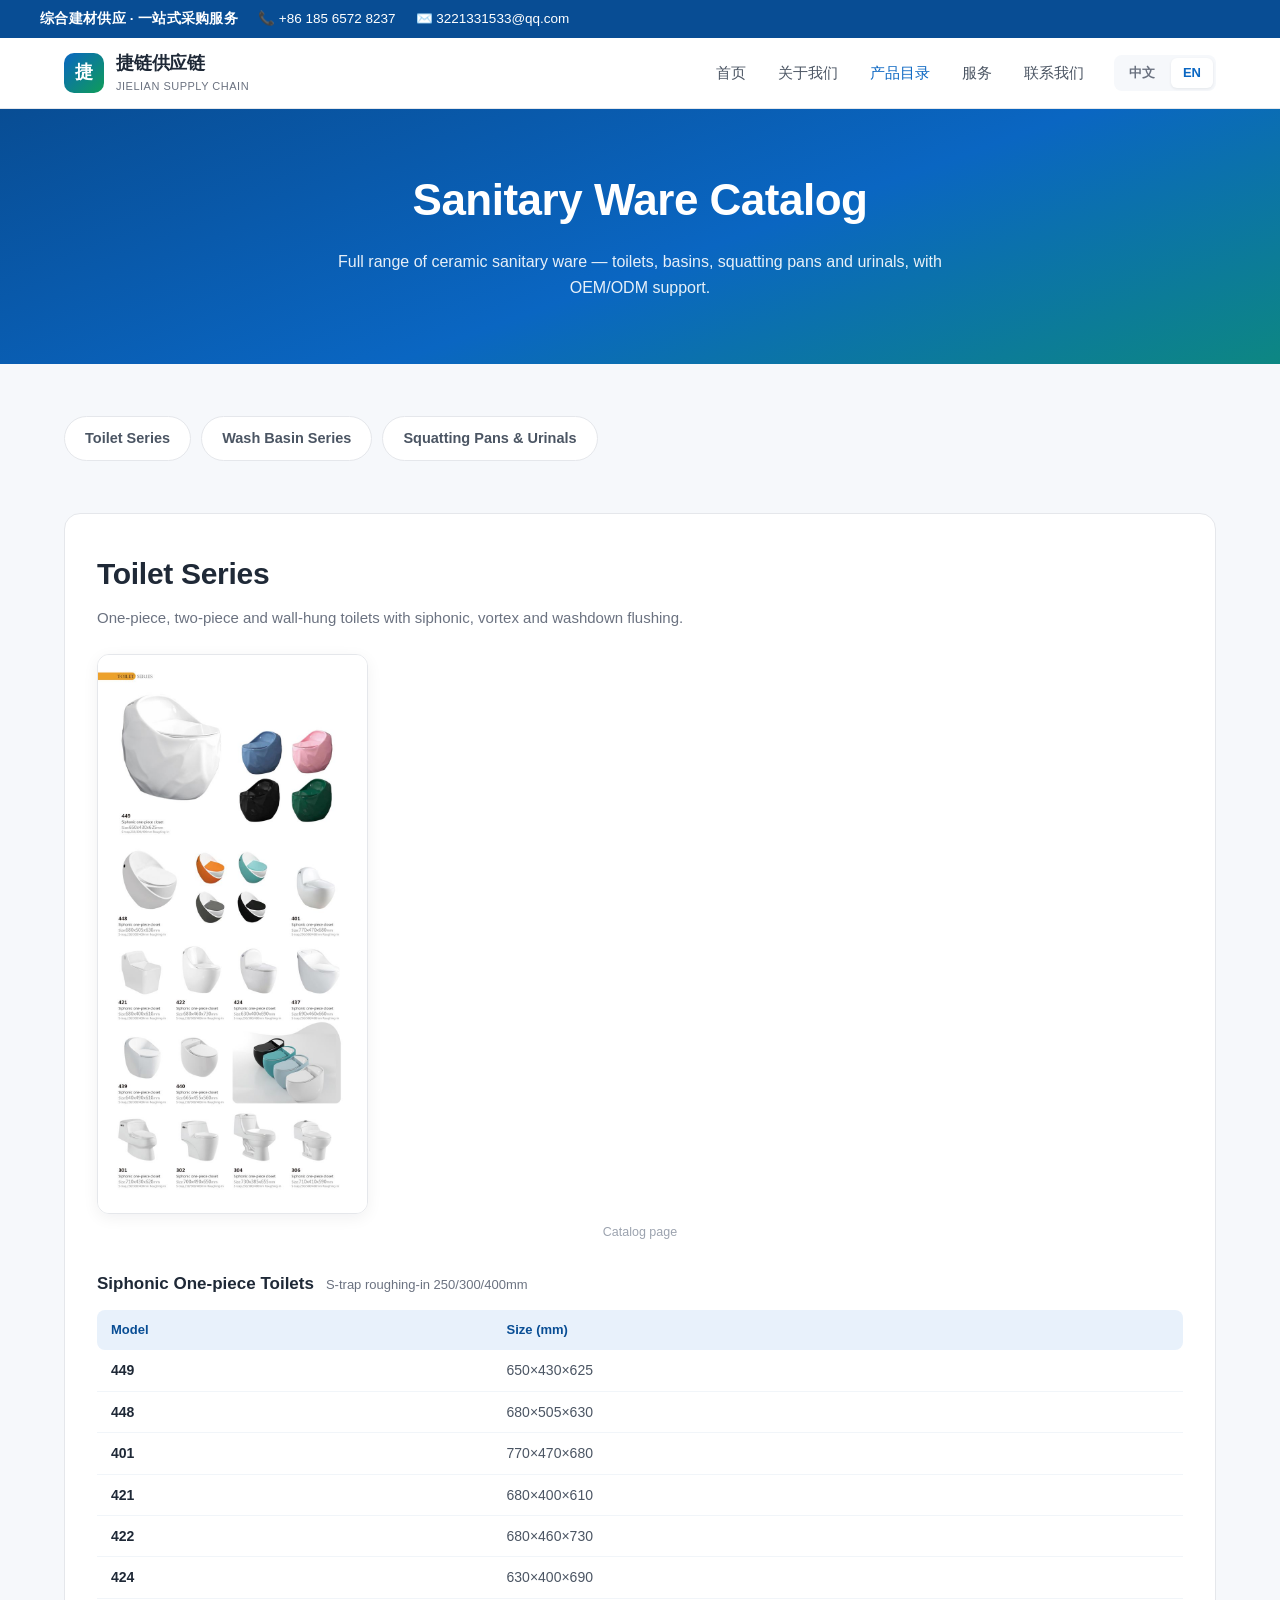
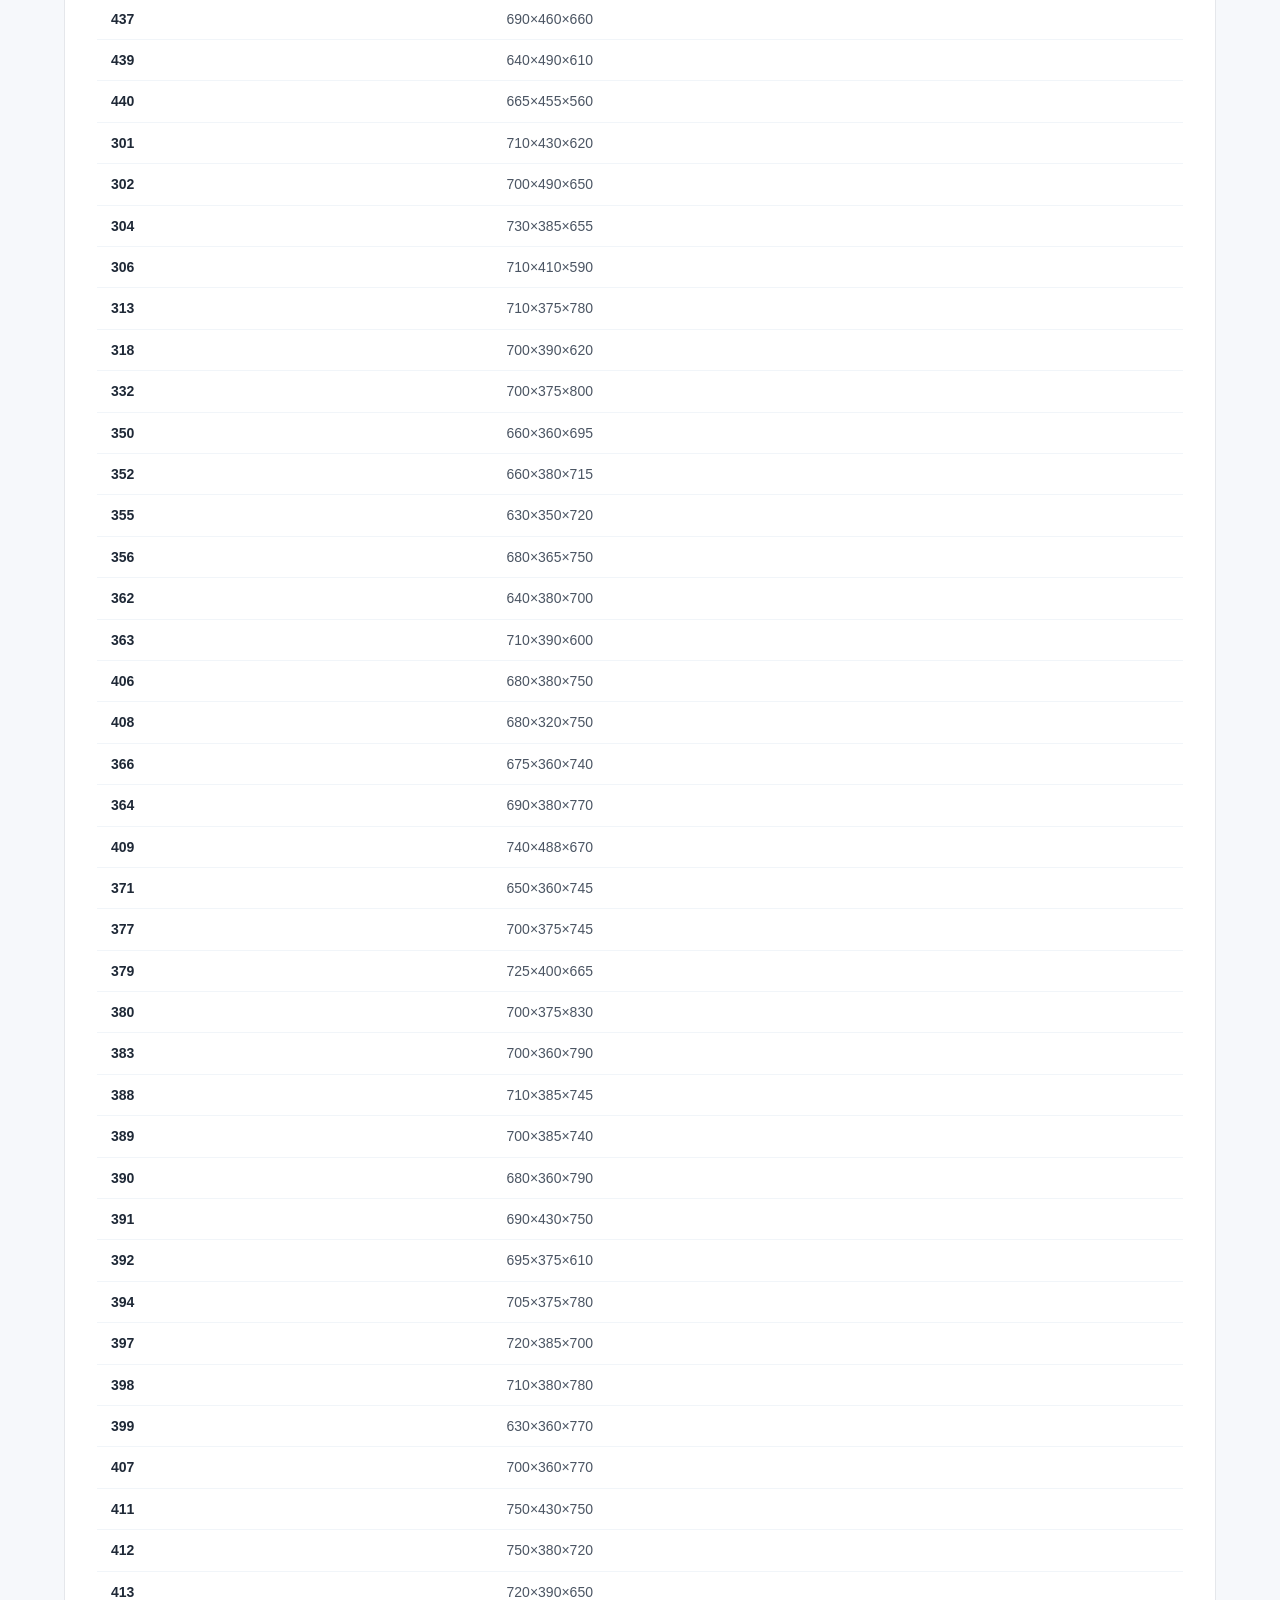
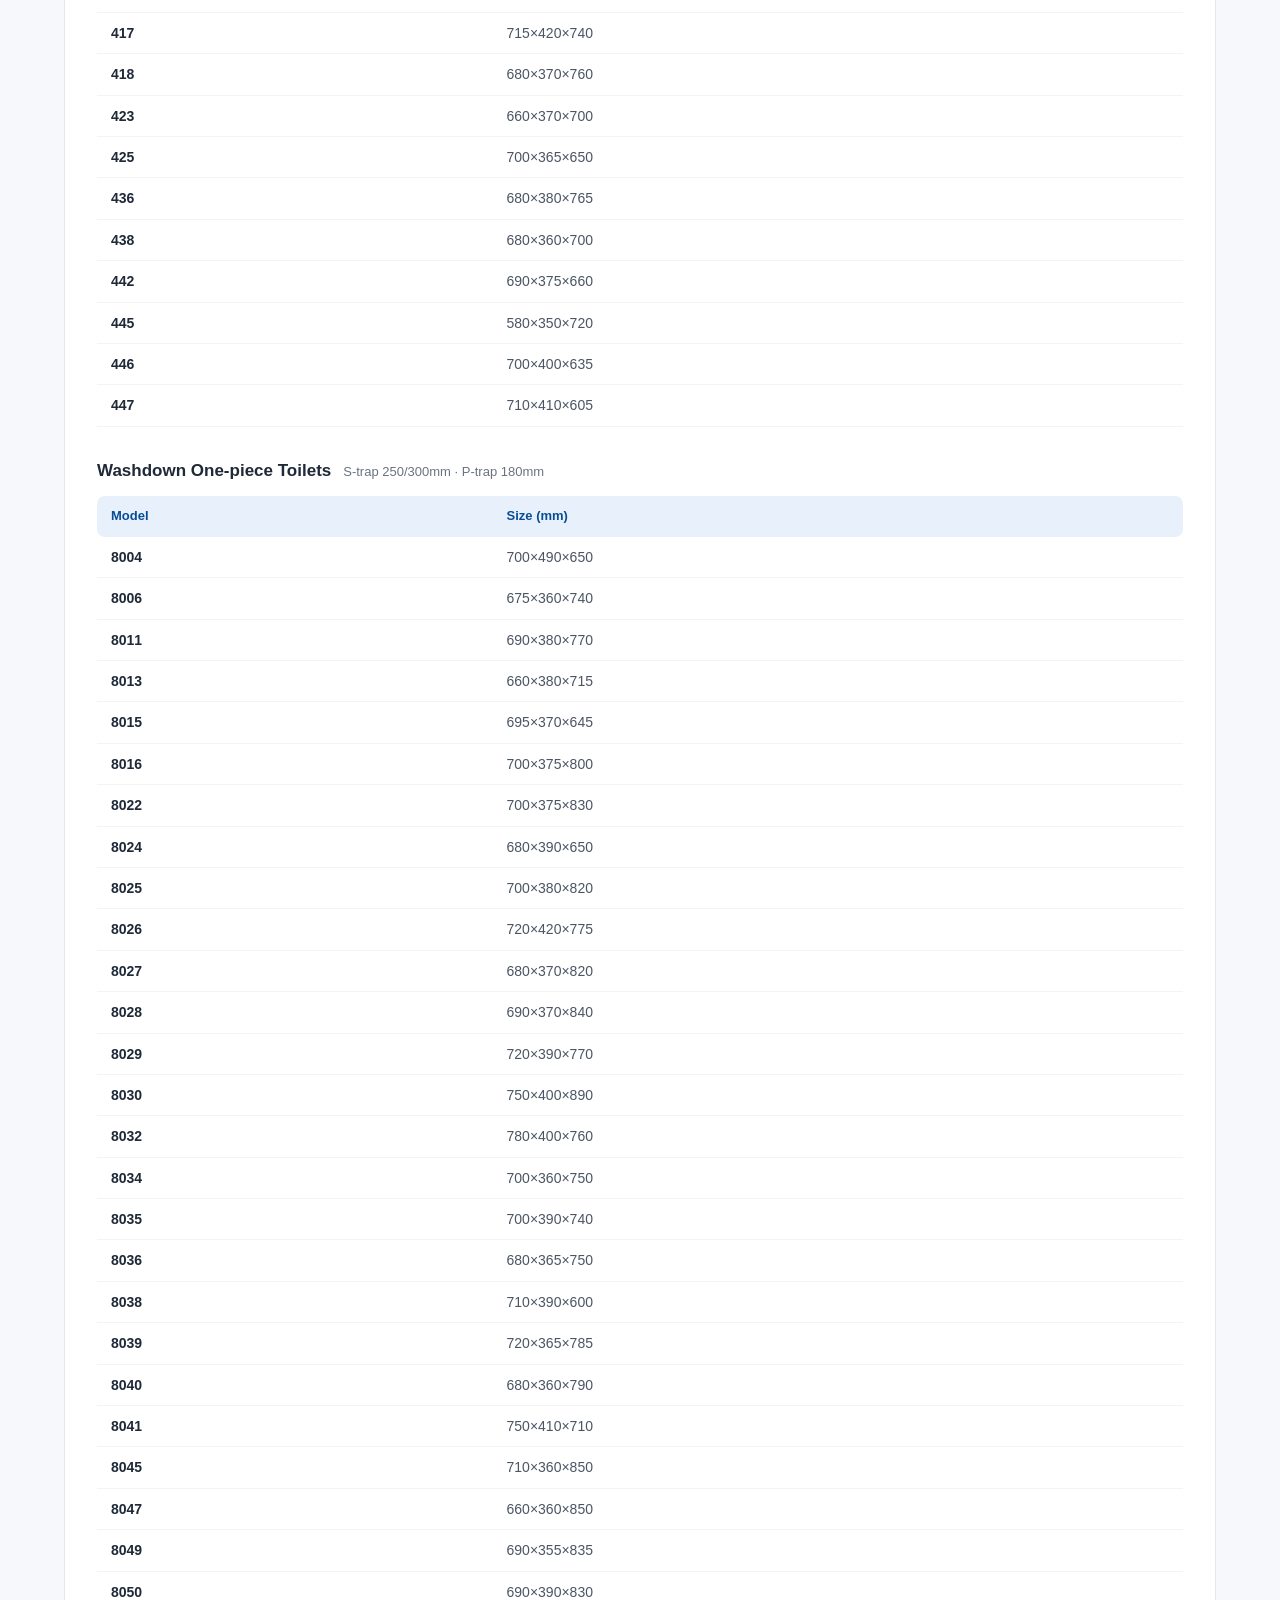
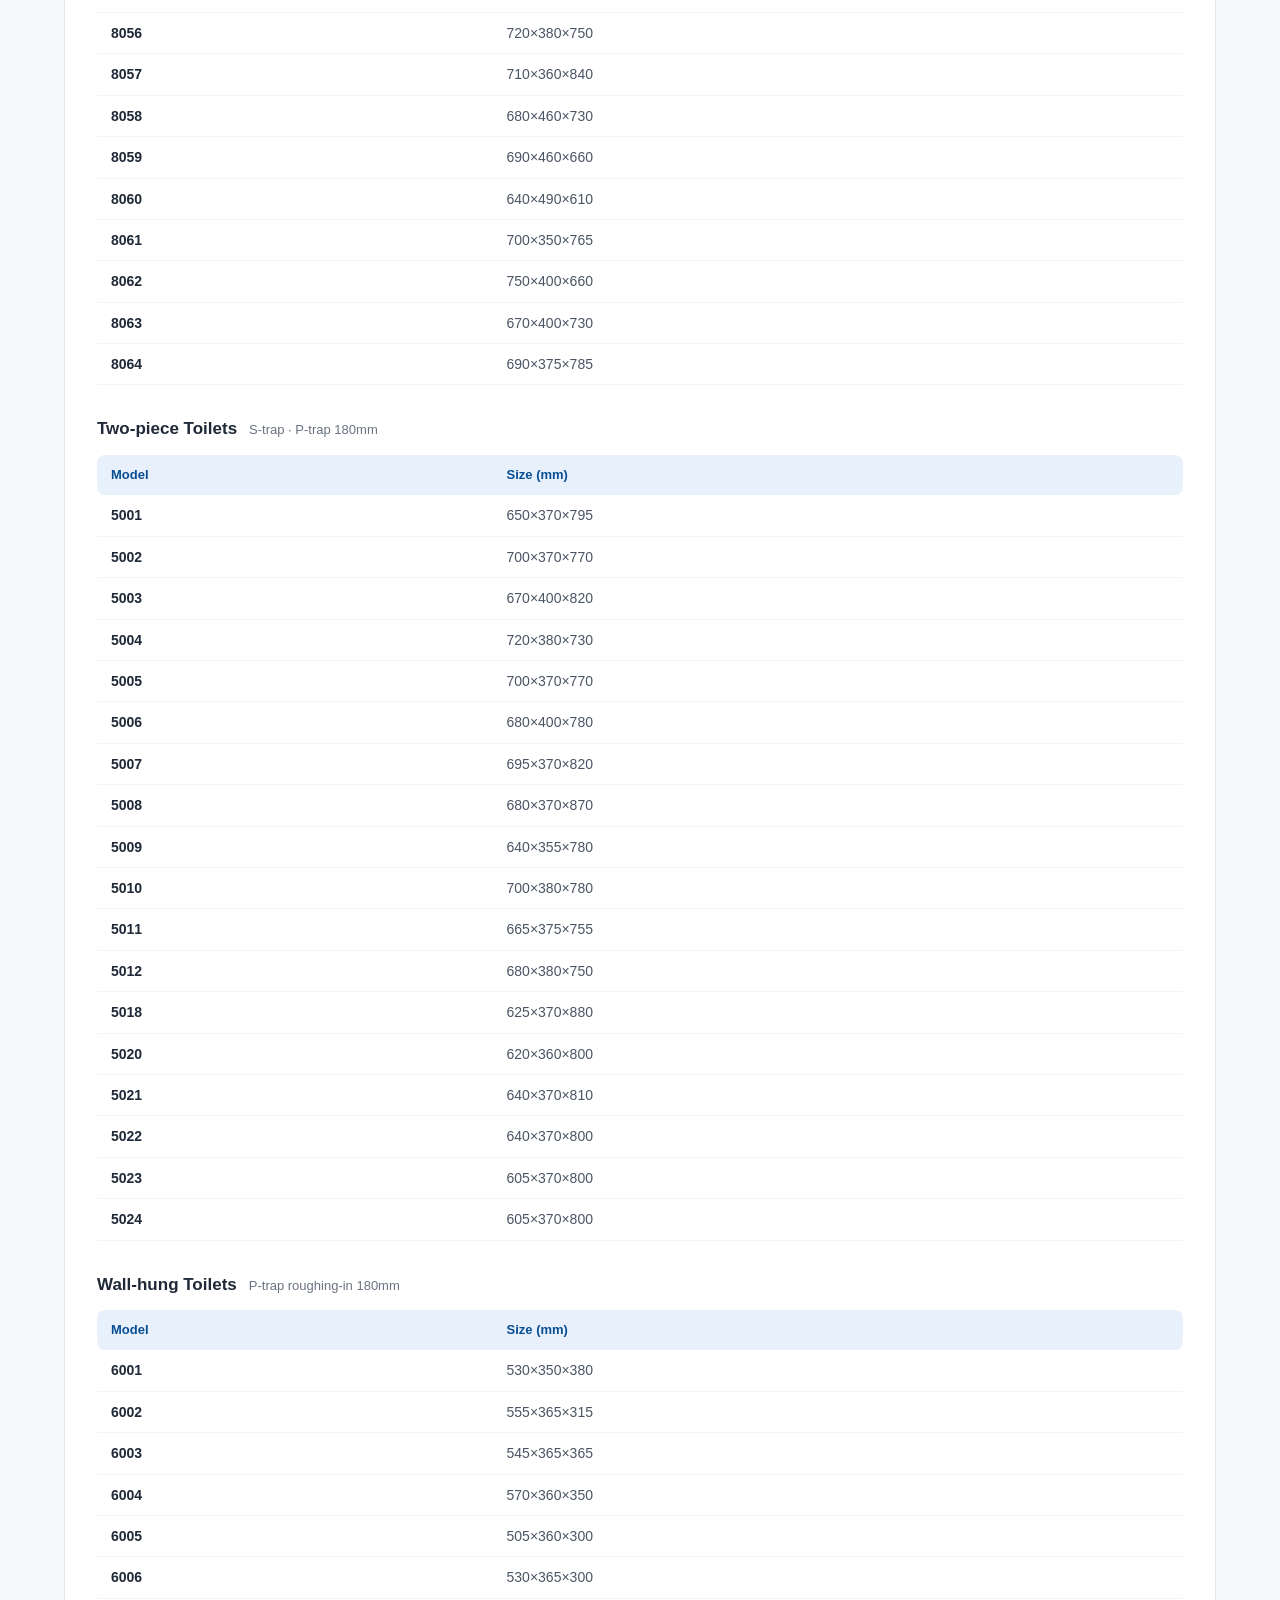
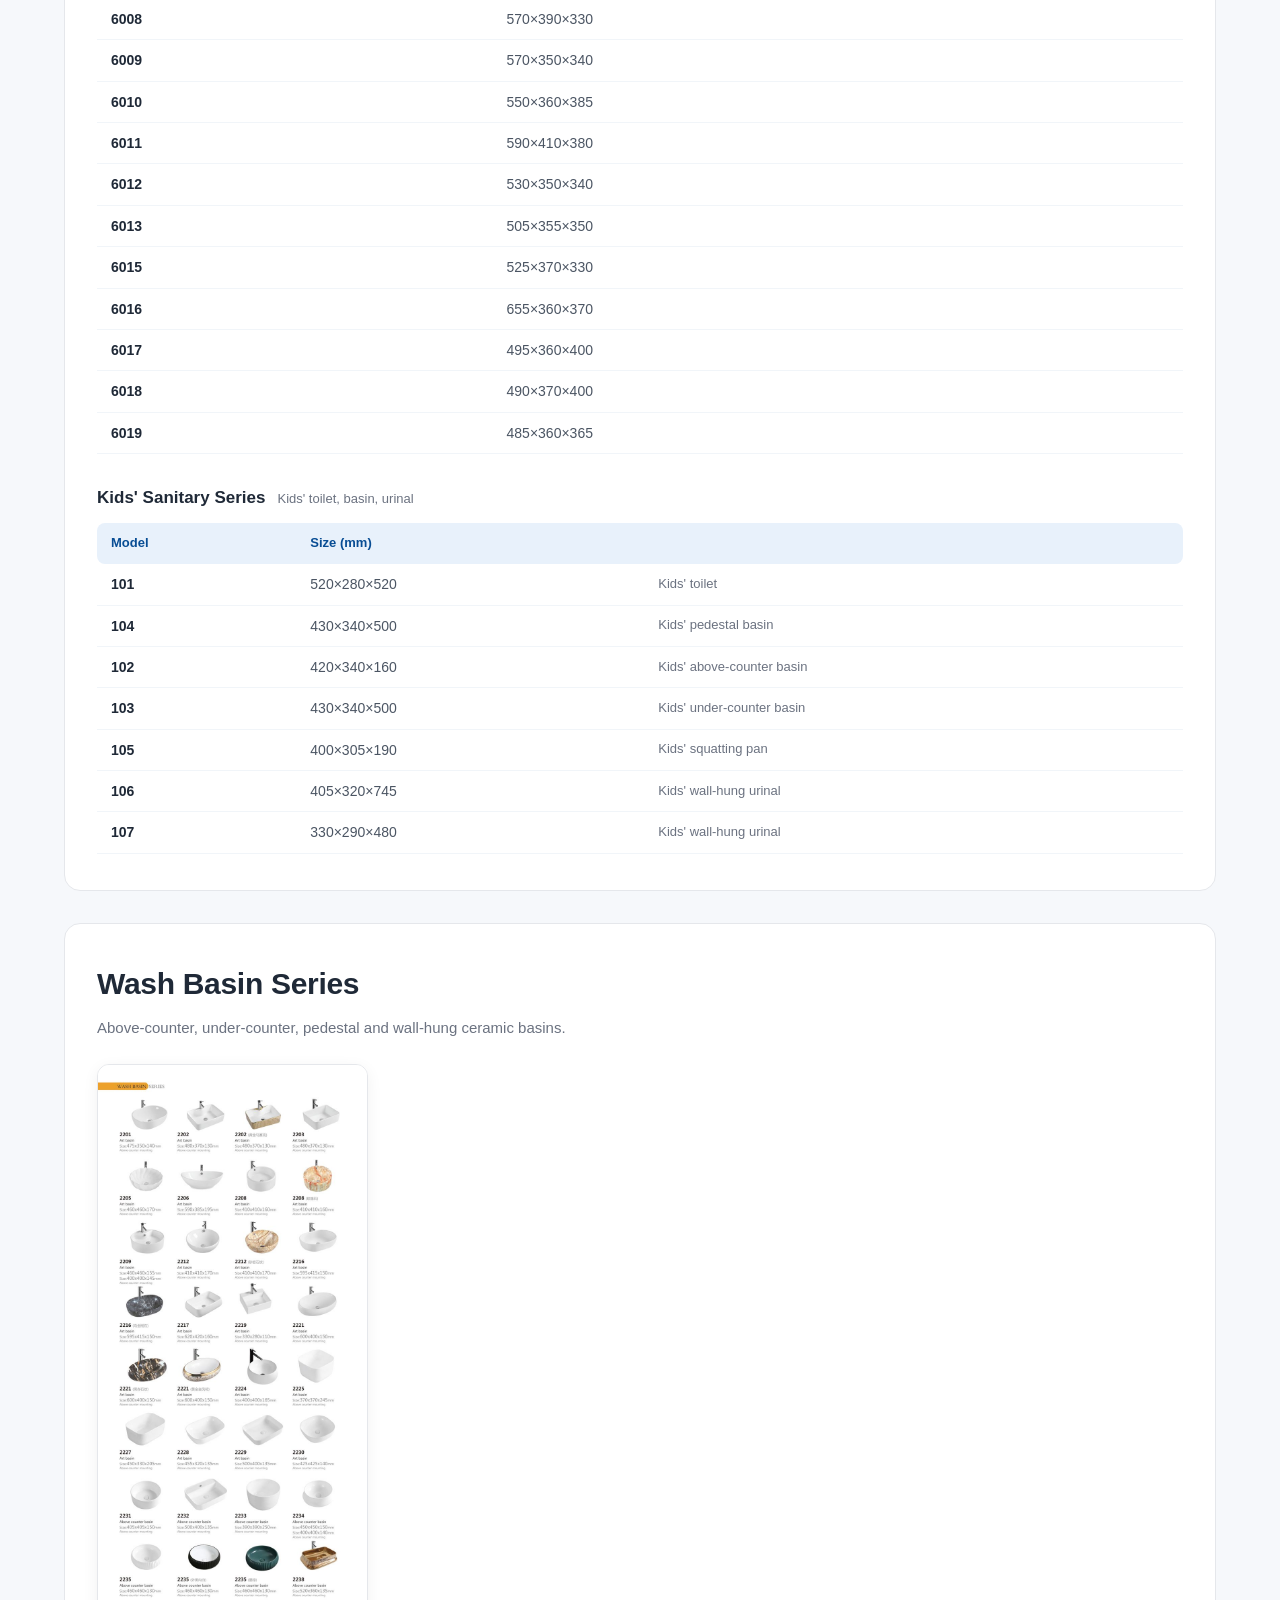
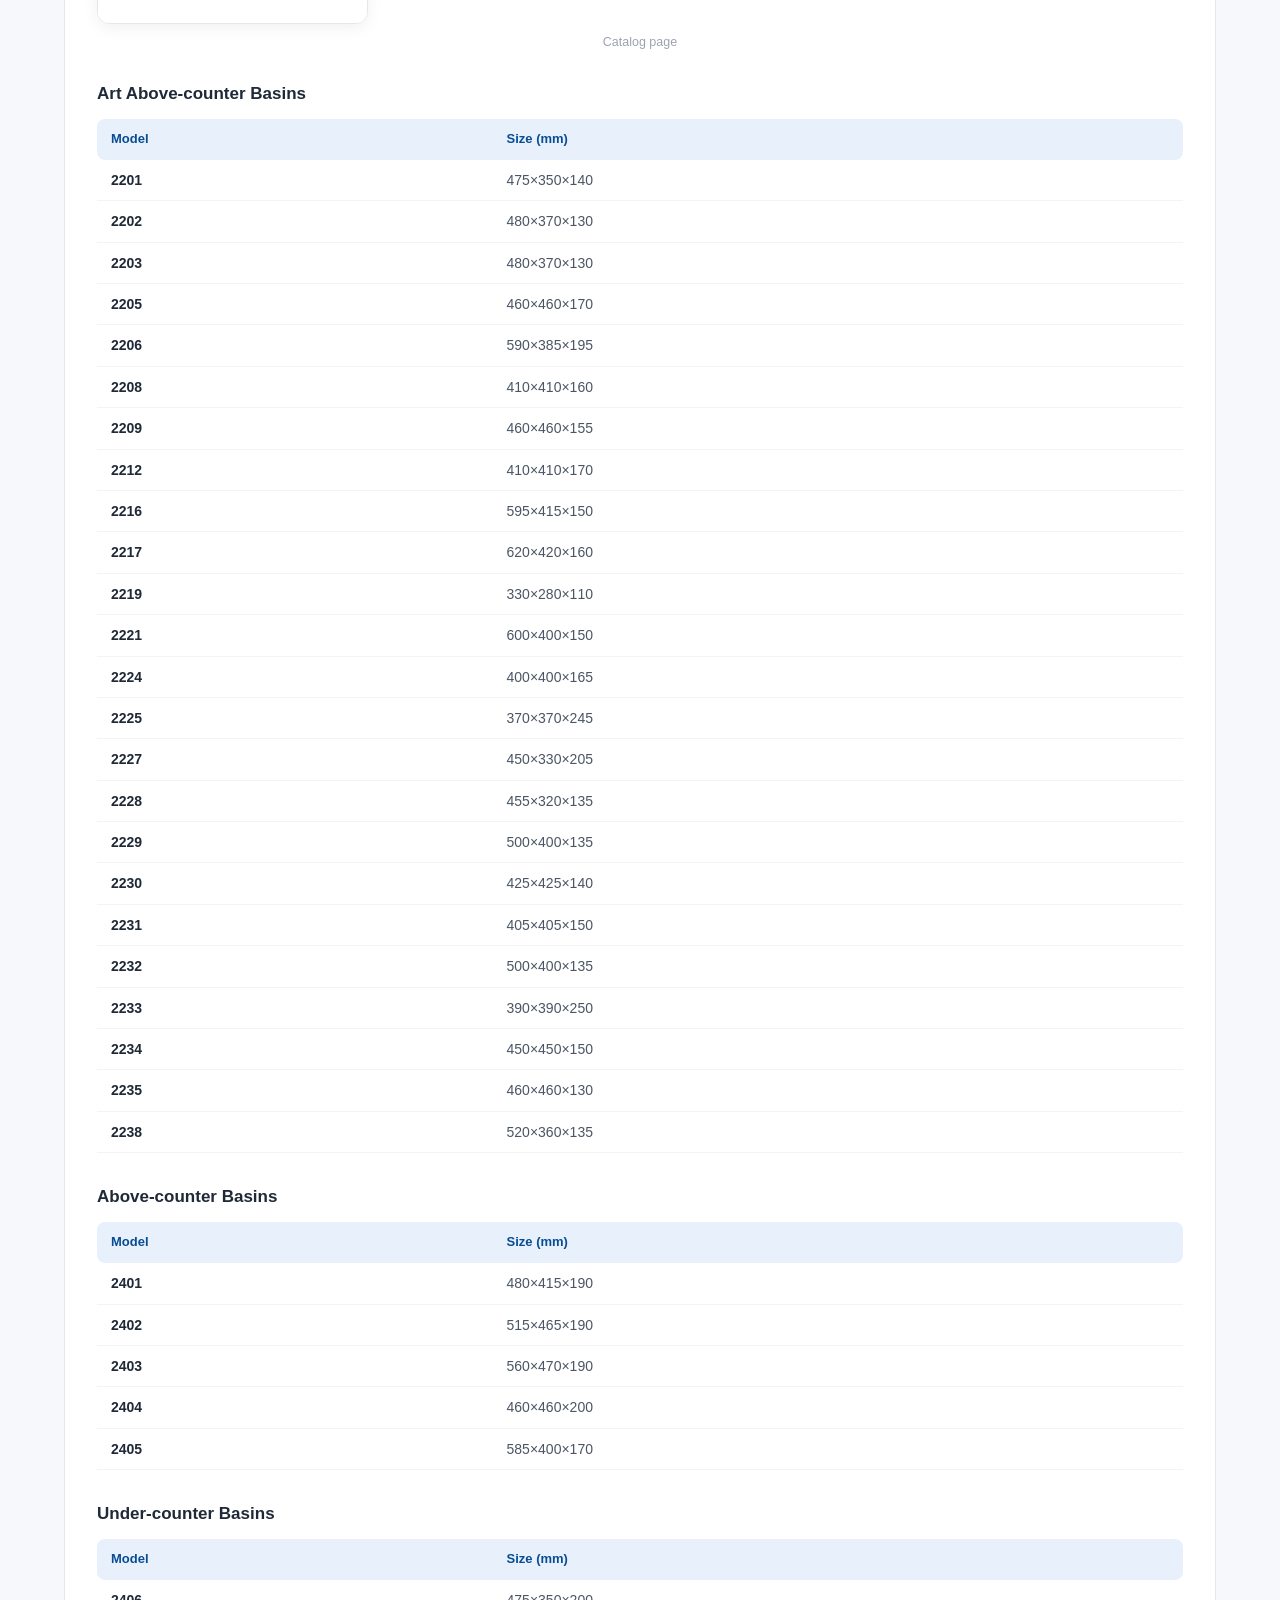
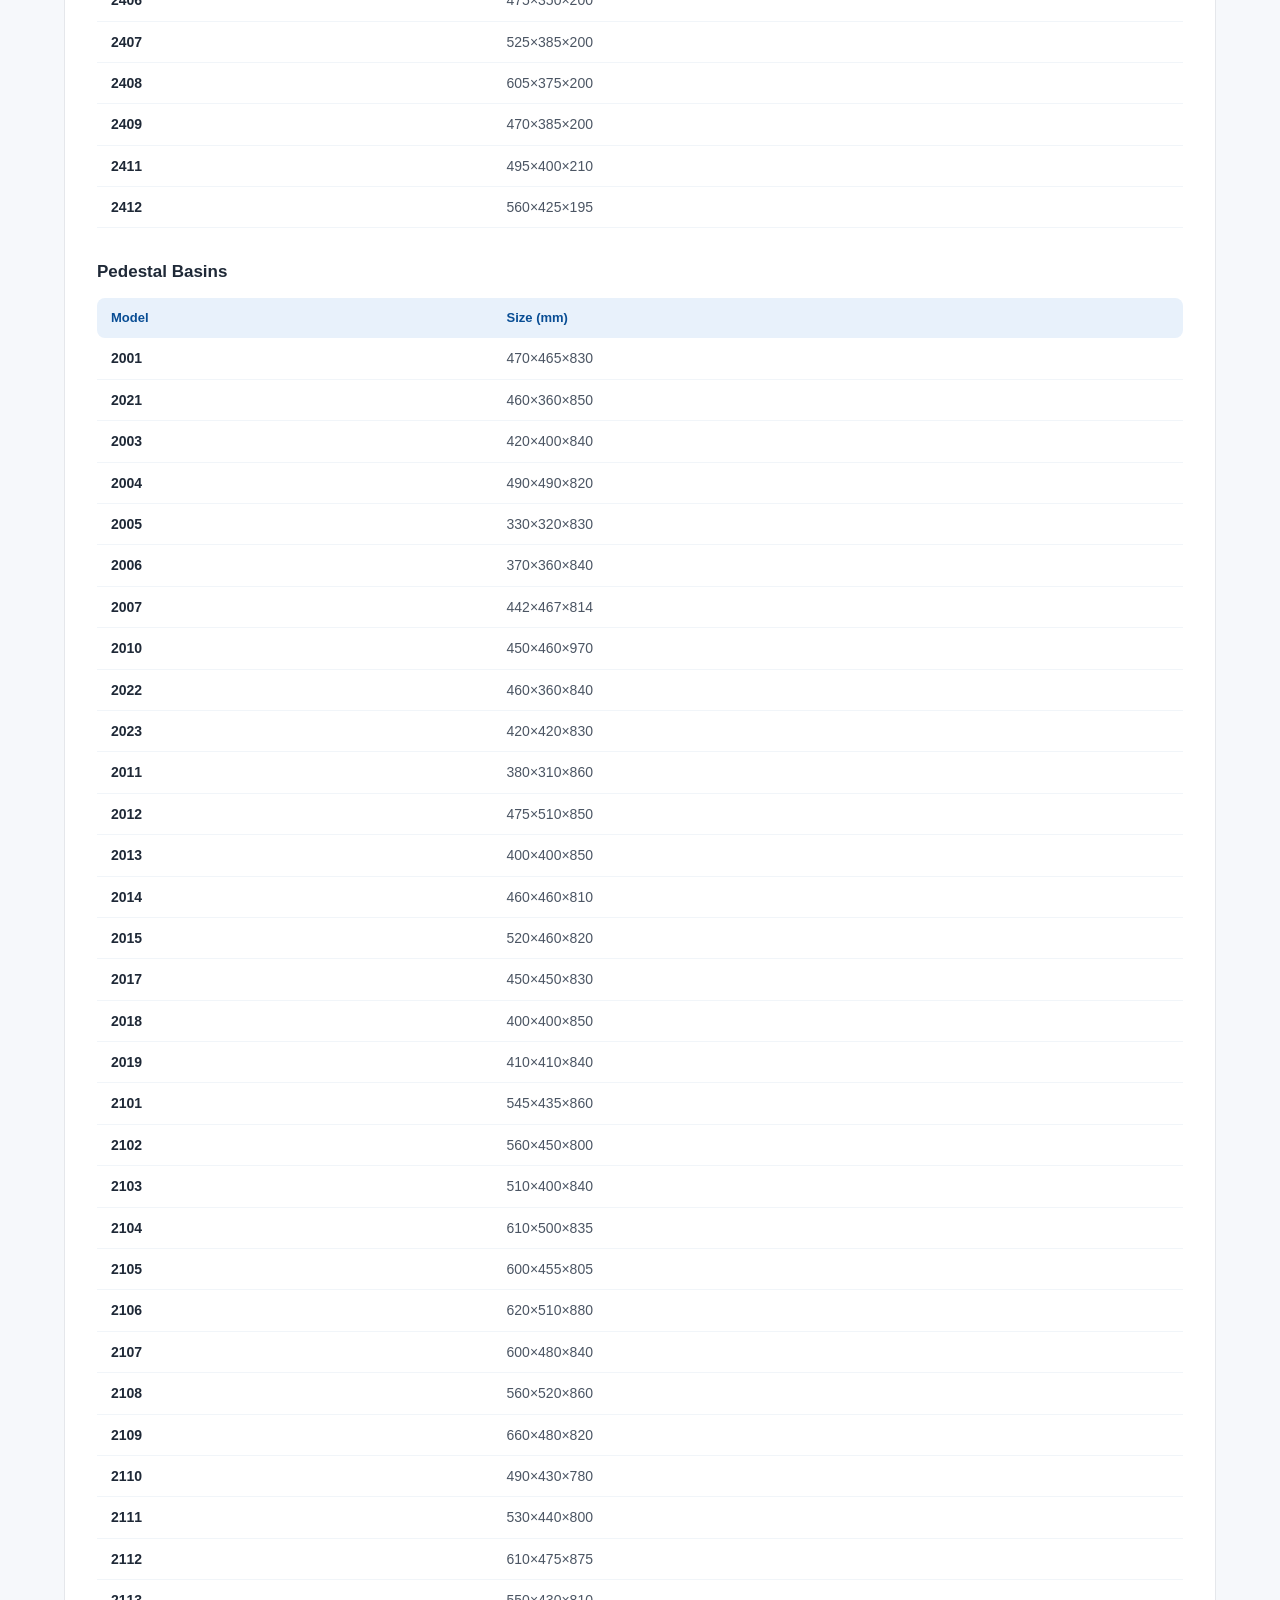
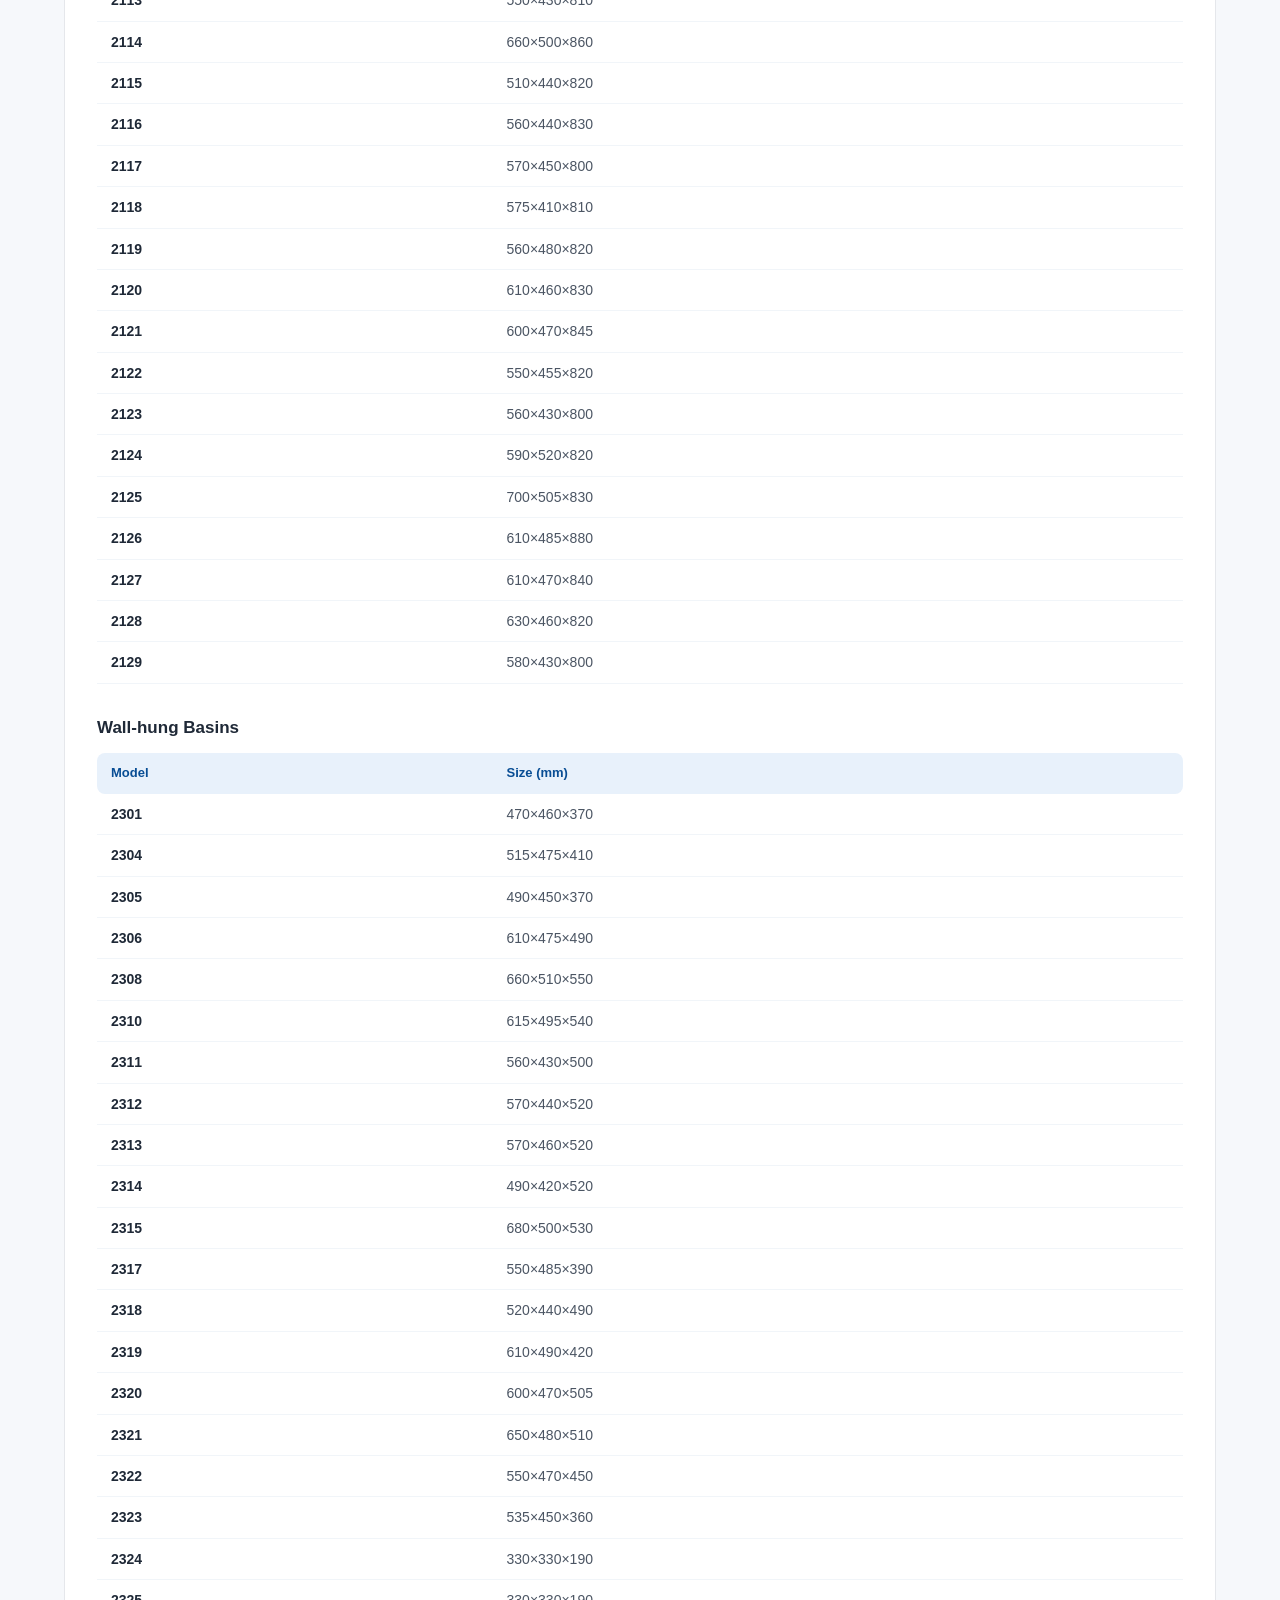
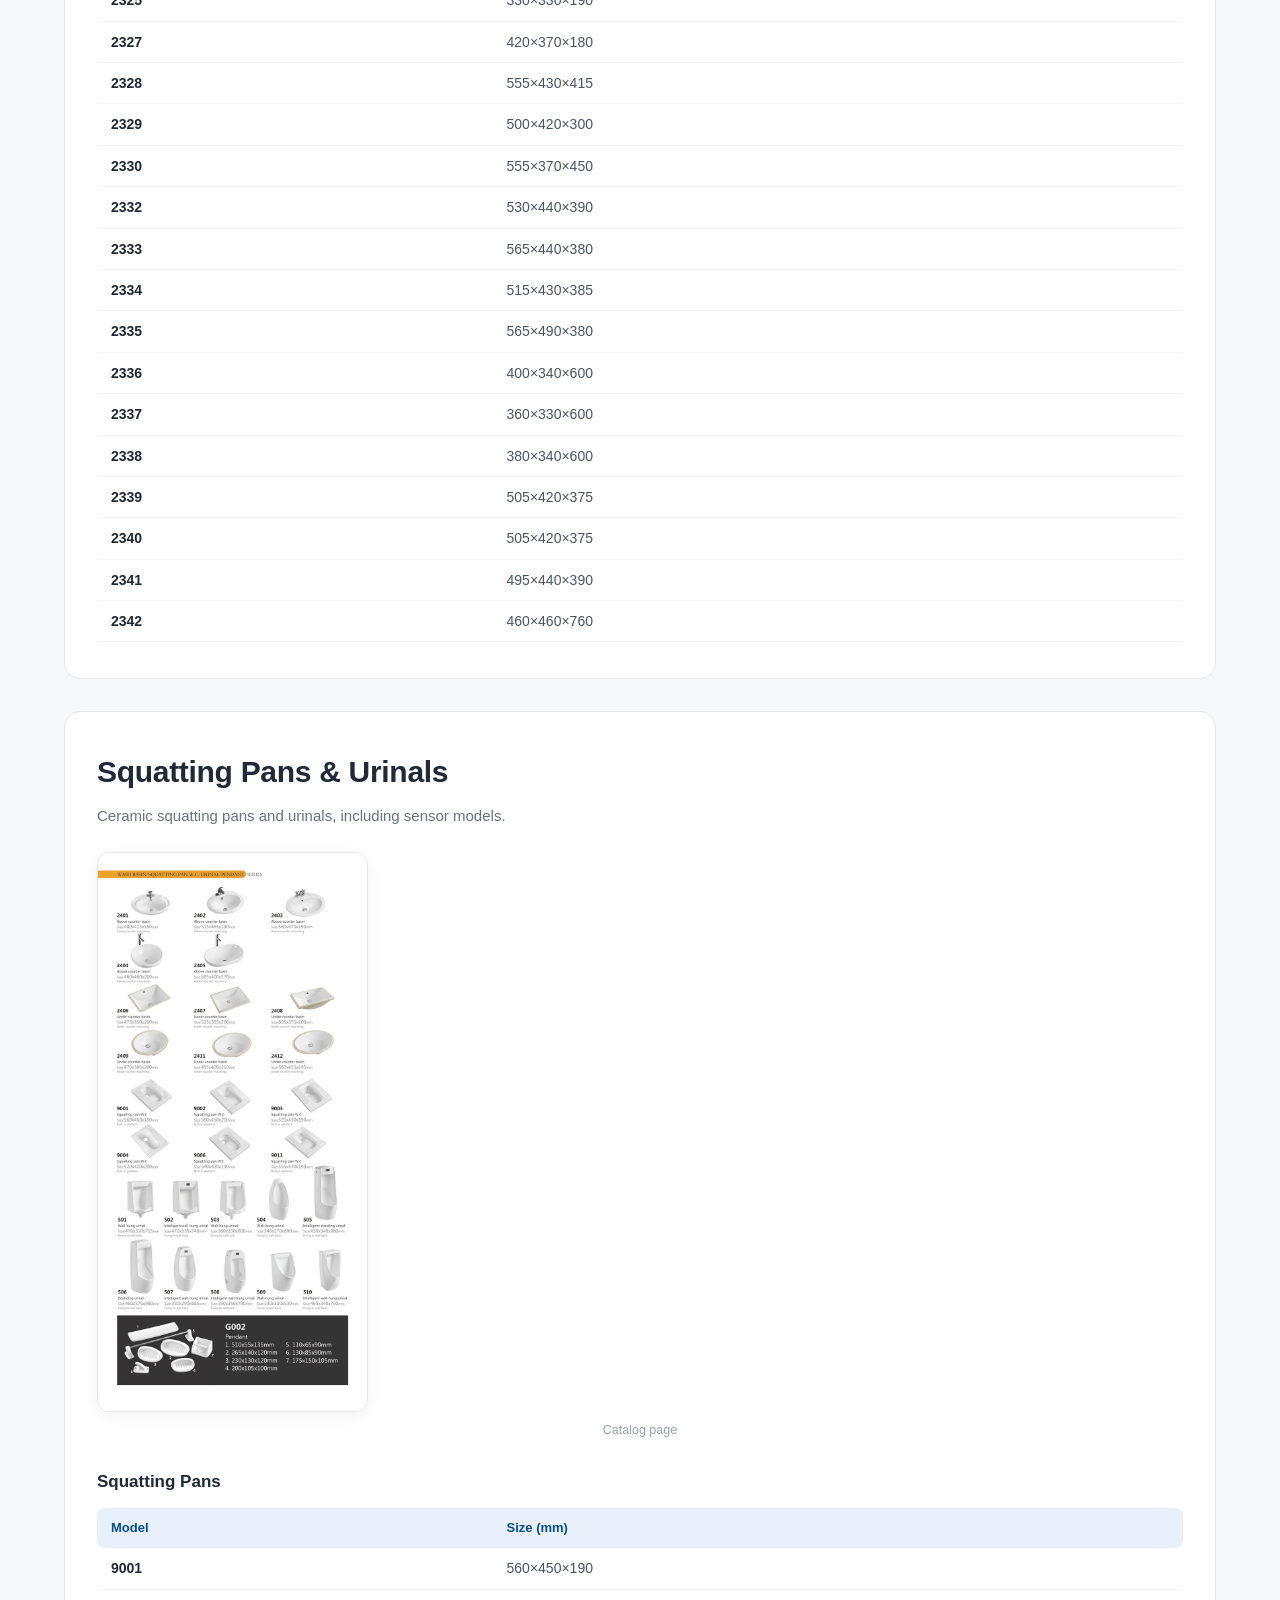
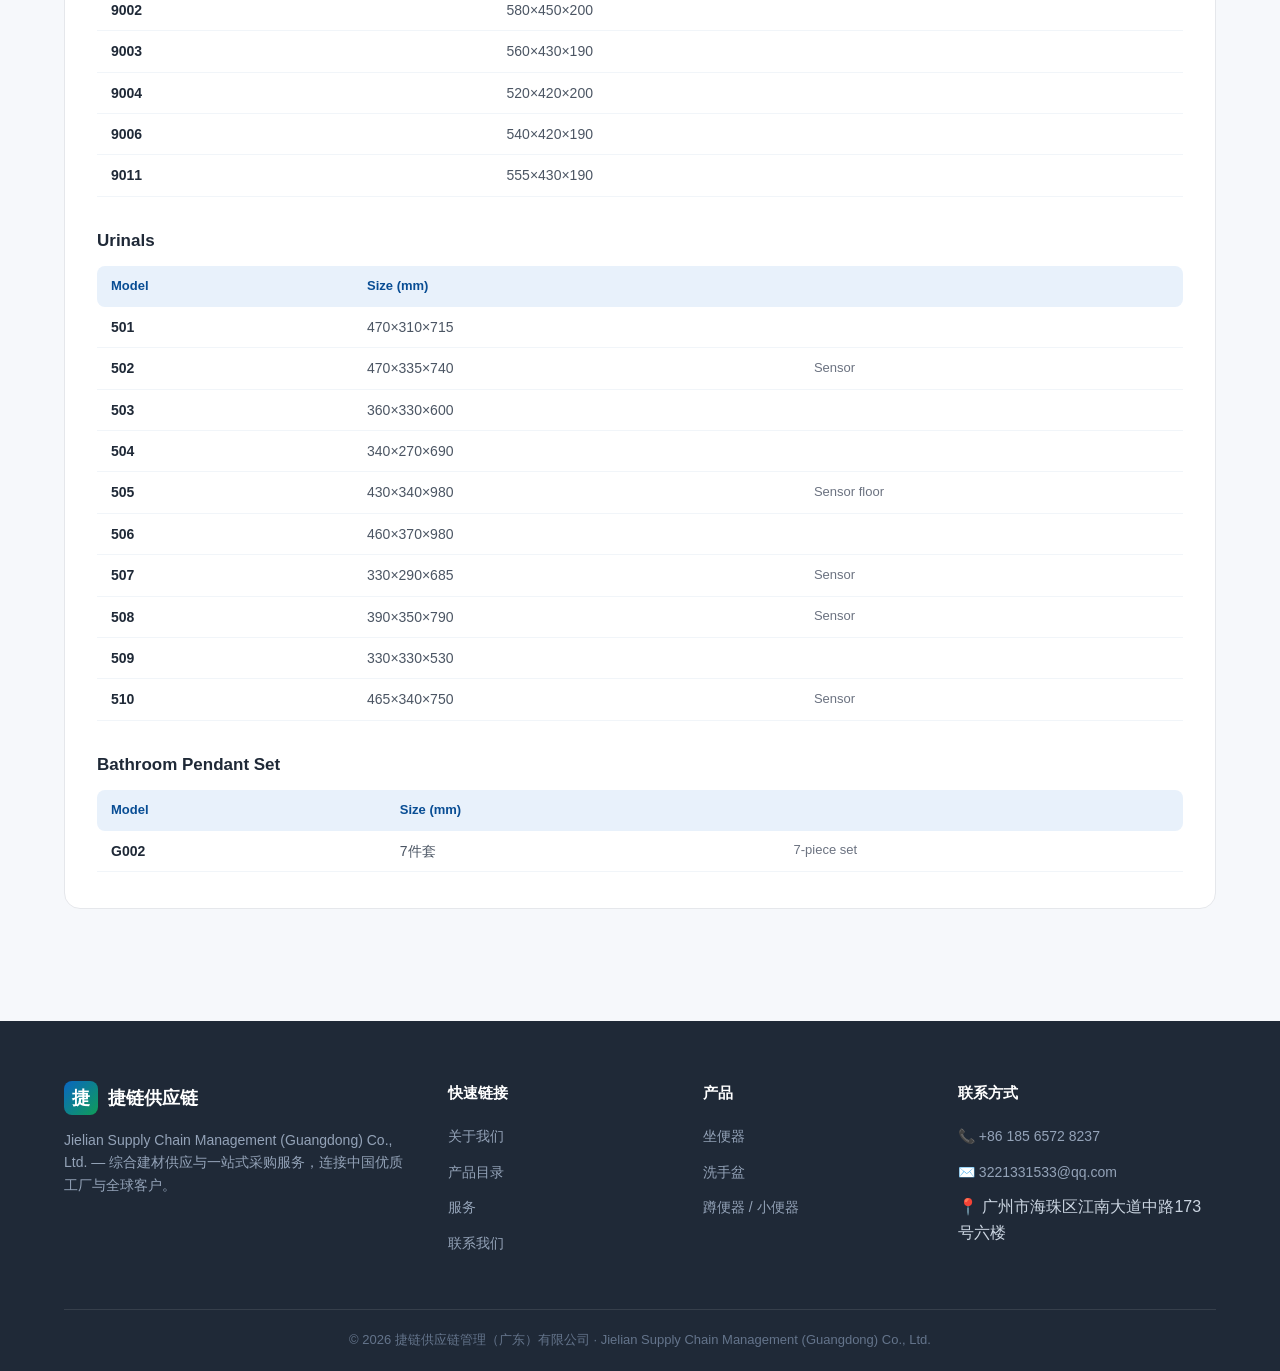
==== catalog.html @ 50b2b7b3 "新增卫浴产品目录页：坐便器/洗手盆/蹲便器小便器三大品类266个型号，含规格尺寸与图册配图，中英双语" ====
<!DOCTYPE html>
<html lang="zh-CN">
<head>
  <meta charset="UTF-8">
  <meta name="viewport" content="width=device-width, initial-scale=1.0">
  <title>产品目录 - 捷链卫浴 | 捷链供应链管理（广东）有限公司</title>
  <meta name="description" content="捷链卫浴产品目录：坐便器、洗手盆、蹲便器、小便器等全系列陶瓷卫浴洁具，含型号与规格尺寸，支持 OEM/ODM，连接中国优质工厂与全球客户。">
  <meta name="robots" content="index, follow">
  <link rel="canonical" href="https://jieliansupply.github.io/jielian-website/catalog.html">
  <link rel="stylesheet" href="css/styles.css">
  <link rel="stylesheet" href="css/catalog.css">
</head>
<body>

  <!-- 顶部信息条 -->
  <div class="topbar">
    <div class="container topbar-inner">
      <div class="contact-group">
        <span class="tagline">综合建材供应 · 一站式采购服务</span>
        <a href="tel:+8618565728237">📞 +86 185 6572 8237</a>
        <a href="mailto:3221331533@qq.com">✉️ 3221331533@qq.com</a>
      </div>
    </div>
  </div>

  <!-- 导航栏 -->
  <nav class="nav">
    <div class="container nav-inner">
      <a href="index.html" class="logo">
        <span class="mark">捷</span>
        <span>捷链供应链<span class="sub">JIELIAN SUPPLY CHAIN</span></span>
      </a>
      <div class="nav-links" id="navLinks">
        <a href="index.html#home">首页</a>
        <a href="index.html#about">关于我们</a>
        <a href="catalog.html" class="active">产品目录</a>
        <a href="index.html#services">服务</a>
        <a href="index.html#contact">联系我们</a>
        <div class="lang-switch">
          <button type="button" data-lang-btn="zh">中文</button>
          <button type="button" data-lang-btn="en">EN</button>
        </div>
      </div>
      <button class="nav-toggle" id="navToggle" aria-label="Menu">
        <svg viewBox="0 0 24 24" fill="none" stroke-width="2" stroke-linecap="round"><path d="M3 6h18M3 12h18M3 18h18"/></svg>
      </button>
    </div>
  </nav>

  <!-- 页头 -->
  <header class="catalog-hero">
    <div class="container">
      <h1 data-cat="hero_title">卫浴产品目录</h1>
      <p data-cat="hero_sub">全系列陶瓷卫浴洁具 — 坐便器、洗手盆、蹲便器、小便器，支持定制与 OEM/ODM。</p>
    </div>
  </header>

  <!-- 目录主体 -->
  <main class="catalog-main">
    <div class="container">

      <!-- 分类导航 -->
      <nav class="cat-tabs" id="catTabs" aria-label="产品分类"></nav>

      <!-- 目录内容 -->
      <div id="catalogContent"></div>

    </div>
  </main>

  <!-- 页脚 -->
  <footer class="footer">
    <div class="container">
      <div class="footer-grid">
        <div>
          <div class="brand"><span class="mark">捷</span> 捷链供应链</div>
          <p>Jielian Supply Chain Management (Guangdong) Co., Ltd. — 综合建材供应与一站式采购服务，连接中国优质工厂与全球客户。</p>
        </div>
        <div>
          <h4>快速链接</h4>
          <ul class="footer-links">
            <li><a href="index.html#about">关于我们</a></li>
            <li><a href="catalog.html">产品目录</a></li>
            <li><a href="index.html#services">服务</a></li>
            <li><a href="index.html#contact">联系我们</a></li>
          </ul>
        </div>
        <div>
          <h4>产品</h4>
          <ul class="footer-links">
            <li><a href="catalog.html#toilet">坐便器</a></li>
            <li><a href="catalog.html#basin">洗手盆</a></li>
            <li><a href="catalog.html#pan-urinal">蹲便器 / 小便器</a></li>
          </ul>
        </div>
        <div>
          <h4>联系方式</h4>
          <ul class="footer-links">
            <li><a href="tel:+8618565728237">📞 +86 185 6572 8237</a></li>
            <li><a href="mailto:3221331533@qq.com">✉️ 3221331533@qq.com</a></li>
            <li>📍 广州市海珠区江南大道中路173号六楼</li>
          </ul>
        </div>
      </div>
      <div class="footer-bottom">
        © <span id="year">2026</span> 捷链供应链管理（广东）有限公司 · Jielian Supply Chain Management (Guangdong) Co., Ltd.
      </div>
    </div>
  </footer>

  <script src="js/catalog-data.js"></script>
  <script src="js/catalog.js"></script>
</body>
</html>
---- css/styles.css ----
/* ==========================================================================
   捷链供应链管理（广东）有限公司 - 独立站样式
   Jielian Supply Chain Management (Guangdong) Co., Ltd.
   主色：#0a66c2（蓝） | 辅助：#0f9d58（绿） | 深灰：#1f2937
   ========================================================================== */

:root {
  --blue: #0a66c2;
  --blue-dark: #084d94;
  --blue-light: #e8f1fb;
  --green: #0f9d58;
  --green-light: #e6f6ee;
  --ink: #1f2937;
  --ink-soft: #4b5563;
  --ink-faint: #6b7280;
  --line: #e5e7eb;
  --bg: #ffffff;
  --bg-soft: #f6f8fb;
  --radius: 14px;
  --shadow-sm: 0 1px 3px rgba(16, 24, 40, 0.08);
  --shadow-md: 0 8px 24px rgba(16, 24, 40, 0.10);
  --shadow-lg: 0 16px 48px rgba(16, 24, 40, 0.14);
  --font: "Segoe UI", "PingFang SC", "Microsoft YaHei", -apple-system, BlinkMacSystemFont, sans-serif;
  --maxw: 1200px;
}

* { margin: 0; padding: 0; box-sizing: border-box; }

html { scroll-behavior: smooth; }

body {
  font-family: var(--font);
  color: var(--ink);
  background: var(--bg);
  line-height: 1.6;
  -webkit-font-smoothing: antialiased;
}

a { color: inherit; text-decoration: none; }
ul { list-style: none; }
img { max-width: 100%; display: block; }

.container {
  width: 100%;
  max-width: var(--maxw);
  margin: 0 auto;
  padding: 0 24px;
}

/* ==========================================================================
   顶部信息条
   ========================================================================== */
.topbar {
  background: var(--blue-dark);
  color: #fff;
  font-size: 13.5px;
}
.topbar-inner {
  display: flex;
  align-items: center;
  justify-content: space-between;
  gap: 16px;
  flex-wrap: wrap;
  padding: 8px 0;
}
.topbar .contact-group { display: flex; gap: 20px; flex-wrap: wrap; align-items: center; }
.topbar a { display: inline-flex; align-items: center; gap: 6px; }
.topbar a:hover { opacity: 0.85; }
.topbar .social { display: flex; gap: 12px; }
.topbar .social svg { width: 16px; height: 16px; fill: #fff; }
.topbar .tagline { font-weight: 600; letter-spacing: 0.3px; }

/* ==========================================================================
   导航栏
   ========================================================================== */
.nav {
  position: sticky;
  top: 0;
  z-index: 100;
  background: rgba(255, 255, 255, 0.92);
  backdrop-filter: blur(10px);
  border-bottom: 1px solid var(--line);
}
.nav-inner {
  display: flex;
  align-items: center;
  justify-content: space-between;
  height: 70px;
}
.logo {
  display: flex;
  align-items: center;
  gap: 12px;
  font-weight: 800;
  font-size: 18px;
  letter-spacing: -0.2px;
}
.logo .mark {
  width: 40px; height: 40px;
  border-radius: 10px;
  background: linear-gradient(135deg, var(--blue), var(--green));
  display: flex; align-items: center; justify-content: center;
  color: #fff; font-weight: 800; font-size: 18px;
  flex-shrink: 0;
}
.logo .sub { display: block; font-size: 11px; color: var(--ink-faint); font-weight: 500; letter-spacing: 0.5px; }

.nav-links { display: flex; align-items: center; gap: 4px; }
.nav-links a {
  padding: 9px 14px;
  border-radius: 8px;
  font-size: 15px;
  font-weight: 500;
  color: var(--ink-soft);
  transition: background 0.15s, color 0.15s;
}
.nav-links a:hover { background: var(--bg-soft); color: var(--blue); }
.nav-links a.active { color: var(--blue); }

.nav-cta {
  background: var(--blue);
  color: #fff !important;
  padding: 10px 18px;
  border-radius: 8px;
  font-weight: 600;
  transition: background 0.15s;
}
.nav-cta:hover { background: var(--blue-dark) !important; color: #fff !important; }

.nav-toggle {
  display: none;
  background: none;
  border: 1px solid var(--line);
  border-radius: 8px;
  width: 42px; height: 42px;
  cursor: pointer;
  align-items: center; justify-content: center;
}
.nav-toggle svg { width: 22px; height: 22px; stroke: var(--ink); }

/* ==========================================================================
   Hero
   ========================================================================== */
.hero {
  position: relative;
  background: linear-gradient(160deg, #084d94 0%, #0a66c2 55%, #0f9d58 130%);
  color: #fff;
  overflow: hidden;
}
.hero::after {
  content: "";
  position: absolute;
  inset: 0;
  background-image:
    radial-gradient(circle at 85% 20%, rgba(255,255,255,0.12) 0, transparent 40%),
    radial-gradient(circle at 10% 80%, rgba(255,255,255,0.08) 0, transparent 45%);
  pointer-events: none;
}
.hero-inner {
  position: relative;
  display: grid;
  grid-template-columns: 1.15fr 0.85fr;
  gap: 48px;
  align-items: center;
  padding: 88px 24px 96px;
  z-index: 1;
}
.hero-badge {
  display: inline-flex;
  align-items: center;
  gap: 8px;
  background: rgba(255,255,255,0.15);
  border: 1px solid rgba(255,255,255,0.25);
  padding: 6px 14px;
  border-radius: 999px;
  font-size: 13.5px;
  font-weight: 500;
  margin-bottom: 22px;
}
.hero h1 {
  font-size: clamp(32px, 5vw, 54px);
  line-height: 1.12;
  font-weight: 800;
  letter-spacing: -1px;
  margin-bottom: 20px;
}
.hero h1 .accent { color: #a8e6c1; }
.hero p.lead {
  font-size: 17px;
  color: rgba(255,255,255,0.9);
  max-width: 560px;
  margin-bottom: 32px;
}
.hero-actions { display: flex; gap: 14px; flex-wrap: wrap; }
.btn {
  display: inline-flex;
  align-items: center;
  gap: 8px;
  padding: 14px 26px;
  border-radius: 10px;
  font-size: 15px;
  font-weight: 600;
  cursor: pointer;
  border: none;
  transition: transform 0.15s, box-shadow 0.15s, background 0.15s;
}
.btn:active { transform: scale(0.98); }
.btn-primary { background: #fff; color: var(--blue-dark); box-shadow: var(--shadow-md); }
.btn-primary:hover { transform: translateY(-2px); box-shadow: var(--shadow-lg); }
.btn-ghost { background: transparent; color: #fff; border: 1.5px solid rgba(255,255,255,0.6); }
.btn-ghost:hover { background: rgba(255,255,255,0.1); }
.btn-green { background: var(--green); color: #fff; }
.btn-green:hover { background: #0c8549; }

.hero-visual {
  position: relative;
  display: grid;
  grid-template-columns: 1fr 1fr;
  gap: 14px;
}
.hero-card {
  background: rgba(255,255,255,0.12);
  border: 1px solid rgba(255,255,255,0.2);
  border-radius: 16px;
  padding: 20px;
  backdrop-filter: blur(6px);
  text-align: center;
}
.hero-card .num {
  font-size: 30px;
  font-weight: 800;
  line-height: 1;
  margin-bottom: 6px;
}
.hero-card .lbl { font-size: 13px; color: rgba(255,255,255,0.85); }

.hero-stats {
  position: relative;
  z-index: 1;
  display: grid;
  grid-template-columns: repeat(4, 1fr);
  gap: 1px;
  background: rgba(255,255,255,0.1);
  border-top: 1px solid rgba(255,255,255,0.15);
}
.hero-stat {
  padding: 24px;
  text-align: center;
  background: rgba(8, 77, 148, 0.25);
}
.hero-stat .num { font-size: 26px; font-weight: 800; }
.hero-stat .lbl { font-size: 13px; color: rgba(255,255,255,0.8); }

/* ==========================================================================
   区块通用
   ========================================================================== */
.section { padding: 80px 0; }
.section.alt { background: var(--bg-soft); }
.section-head { max-width: 720px; margin: 0 auto 52px; text-align: center; }
.section-head .eyebrow {
  display: inline-block;
  color: var(--blue);
  font-weight: 700;
  font-size: 13px;
  letter-spacing: 1.5px;
  text-transform: uppercase;
  margin-bottom: 12px;
}
.section-head h2 {
  font-size: clamp(26px, 4vw, 38px);
  font-weight: 800;
  letter-spacing: -0.5px;
  line-height: 1.2;
  margin-bottom: 14px;
}
.section-head p { color: var(--ink-soft); font-size: 16px; }

/* ==========================================================================
   关于我们
   ========================================================================== */
.about-grid {
  display: grid;
  grid-template-columns: 1fr 1fr;
  gap: 56px;
  align-items: center;
}
.about-text h2 {
  font-size: clamp(26px, 4vw, 36px);
  font-weight: 800;
  letter-spacing: -0.5px;
  margin-bottom: 20px;
}
.about-text p { color: var(--ink-soft); margin-bottom: 16px; font-size: 16px; }
.about-points { margin-top: 24px; display: grid; gap: 14px; }
.about-point {
  display: flex;
  gap: 14px;
  align-items: flex-start;
  padding: 16px;
  background: #fff;
  border: 1px solid var(--line);
  border-radius: 12px;
}
.about-point .ic {
  width: 40px; height: 40px;
  border-radius: 10px;
  background: var(--blue-light);
  color: var(--blue);
  display: flex; align-items: center; justify-content: center;
  flex-shrink: 0;
}
.about-point .ic svg { width: 20px; height: 20px; }
.about-point h4 { font-size: 15.5px; font-weight: 700; margin-bottom: 3px; }
.about-point p { font-size: 14px; color: var(--ink-faint); margin: 0; }

.about-visual {
  position: relative;
}
.about-visual .ph {
  aspect-ratio: 4/3;
  border-radius: 18px;
  background:
    linear-gradient(135deg, var(--blue-light), var(--green-light));
  border: 1px solid var(--line);
  display: flex;
  flex-direction: column;
  align-items: center;
  justify-content: center;
  gap: 14px;
  color: var(--blue-dark);
  font-weight: 700;
  font-size: 15px;
  text-align: center;
  padding: 24px;
}
.about-visual .ph-icon { width: 96px; height: 96px; color: var(--blue); }
.about-visual .ph-text { color: var(--ink-faint); font-weight: 600; line-height: 1.5; }
.about-visual .badge {
  position: absolute;
  bottom: -18px;
  right: 24px;
  background: #fff;
  border-radius: 12px;
  box-shadow: var(--shadow-md);
  padding: 14px 20px;
  display: flex; align-items: center; gap: 12px;
}
.about-visual .badge .n { font-size: 26px; font-weight: 800; color: var(--blue); }
.about-visual .badge .t { font-size: 13px; color: var(--ink-faint); }

/* ==========================================================================
   产品分类
   ========================================================================== */
.cat-grid {
  display: grid;
  grid-template-columns: repeat(3, 1fr);
  gap: 22px;
}
.cat-card {
  background: #fff;
  border: 1px solid var(--line);
  border-radius: var(--radius);
  padding: 26px 24px;
  transition: transform 0.2s, box-shadow 0.2s, border-color 0.2s;
  display: flex;
  flex-direction: column;
}
.cat-card:hover {
  transform: translateY(-5px);
  box-shadow: var(--shadow-md);
  border-color: #c8ddf5;
}
.cat-card .ic {
  width: 52px; height: 52px;
  border-radius: 12px;
  background: var(--blue-light);
  color: var(--blue);
  display: flex; align-items: center; justify-content: center;
  margin-bottom: 18px;
}
.cat-card .ic svg { width: 26px; height: 26px; }
.cat-card h3 { font-size: 17.5px; font-weight: 700; margin-bottom: 10px; }
.cat-card p { font-size: 14px; color: var(--ink-faint); flex: 1; }
.cat-card .tags { margin-top: 16px; display: flex; flex-wrap: wrap; gap: 6px; }
.cat-card .tags span {
  font-size: 11.5px;
  padding: 4px 10px;
  background: var(--bg-soft);
  border-radius: 999px;
  color: var(--ink-soft);
}

/* ==========================================================================
   品牌 / 服务
   ========================================================================== */
.services-grid {
  display: grid;
  grid-template-columns: repeat(4, 1fr);
  gap: 22px;
}
.service-card {
  text-align: center;
  padding: 32px 22px;
  background: #fff;
  border: 1px solid var(--line);
  border-radius: var(--radius);
  transition: transform 0.2s, box-shadow 0.2s;
}
.service-card:hover { transform: translateY(-4px); box-shadow: var(--shadow-md); }
.service-card .ic {
  width: 56px; height: 56px;
  margin: 0 auto 18px;
  border-radius: 50%;
  background: var(--green-light);
  color: var(--green);
  display: flex; align-items: center; justify-content: center;
}
.service-card .ic svg { width: 26px; height: 26px; }
.service-card h3 { font-size: 16px; font-weight: 700; margin-bottom: 8px; }
.service-card p { font-size: 13.5px; color: var(--ink-faint); }

/* ==========================================================================
   联系我们
   ========================================================================== */
.contact-grid {
  display: grid;
  grid-template-columns: 1fr 1.2fr;
  gap: 48px;
  align-items: start;
}
.contact-info h2 {
  font-size: clamp(24px, 3.5vw, 34px);
  font-weight: 800;
  letter-spacing: -0.5px;
  margin-bottom: 16px;
}
.contact-info > p { color: var(--ink-soft); margin-bottom: 28px; }
.contact-item {
  display: flex;
  gap: 16px;
  align-items: flex-start;
  padding: 16px 0;
  border-bottom: 1px solid var(--line);
}
.contact-item .ic {
  width: 44px; height: 44px;
  border-radius: 10px;
  background: var(--blue-light);
  color: var(--blue);
  display: flex; align-items: center; justify-content: center;
  flex-shrink: 0;
}
.contact-item .ic svg { width: 21px; height: 21px; }
.contact-item h4 { font-size: 14px; color: var(--ink-faint); font-weight: 600; margin-bottom: 3px; }
.contact-item .v { font-size: 16px; font-weight: 600; }
.contact-item .v a:hover { color: var(--blue); }

.contact-form {
  background: #fff;
  border: 1px solid var(--line);
  border-radius: 18px;
  padding: 32px;
  box-shadow: var(--shadow-sm);
}
.contact-form h3 { font-size: 20px; font-weight: 700; margin-bottom: 6px; }
.contact-form .sub { color: var(--ink-faint); font-size: 14px; margin-bottom: 24px; }
.form-row { display: grid; grid-template-columns: 1fr 1fr; gap: 16px; }
.form-group { margin-bottom: 16px; }
.form-group label {
  display: block;
  font-size: 13.5px;
  font-weight: 600;
  margin-bottom: 6px;
  color: var(--ink-soft);
}
.form-group input, .form-group textarea, .form-group select {
  width: 100%;
  padding: 12px 14px;
  border: 1px solid var(--line);
  border-radius: 10px;
  font-size: 14.5px;
  font-family: inherit;
  color: var(--ink);
  background: #fff;
  transition: border-color 0.15s, box-shadow 0.15s;
}
.form-group input:focus, .form-group textarea:focus, .form-group select:focus {
  outline: none;
  border-color: var(--blue);
  box-shadow: 0 0 0 3px rgba(10, 102, 194, 0.12);
}
.form-group textarea { resize: vertical; min-height: 110px; }
.form-note { font-size: 12.5px; color: var(--ink-faint); margin-top: 10px; }

/* ==========================================================================
   页脚
   ========================================================================== */
.footer {
  background: var(--ink);
  color: #cbd5e1;
  padding: 60px 0 0;
}
.footer-grid {
  display: grid;
  grid-template-columns: 1.6fr 1fr 1fr 1.2fr;
  gap: 40px;
  padding-bottom: 44px;
}
.footer h4 { color: #fff; font-size: 15px; font-weight: 700; margin-bottom: 18px; }
.footer p { font-size: 14px; color: #94a3b8; }
.footer .brand { font-size: 18px; font-weight: 800; color: #fff; margin-bottom: 14px; display: flex; align-items: center; gap: 10px; }
.footer .brand .mark {
  width: 34px; height: 34px; border-radius: 8px;
  background: linear-gradient(135deg, var(--blue), var(--green));
  display: flex; align-items: center; justify-content: center;
  color: #fff; font-weight: 800;
}
.footer-links li { margin-bottom: 10px; }
.footer-links a { font-size: 14px; color: #94a3b8; transition: color 0.15s; }
.footer-links a:hover { color: #fff; }
.footer-bottom {
  border-top: 1px solid rgba(255,255,255,0.1);
  padding: 20px 0;
  text-align: center;
  font-size: 13px;
  color: #64748b;
}

/* ==========================================================================
   语言切换
   ========================================================================== */
.lang-switch {
  display: flex;
  gap: 4px;
  background: var(--bg-soft);
  border-radius: 8px;
  padding: 3px;
  margin-left: 12px;
}
.lang-switch button {
  border: none;
  background: transparent;
  padding: 6px 12px;
  border-radius: 6px;
  font-size: 13px;
  font-weight: 600;
  cursor: pointer;
  color: var(--ink-faint);
}
.lang-switch button.active { background: #fff; color: var(--blue); box-shadow: var(--shadow-sm); }

[data-lang] { transition: opacity 0.2s; }

/* 滚动进入视口动画 */
[data-reveal] {
  opacity: 0;
  transform: translateY(24px);
  transition: opacity 0.6s cubic-bezier(0.16, 1, 0.3, 1), transform 0.6s cubic-bezier(0.16, 1, 0.3, 1);
}
[data-reveal].revealed {
  opacity: 1;
  transform: translateY(0);
}
@media (prefers-reduced-motion: reduce) {
  [data-reveal] { opacity: 1; transform: none; transition: none; }
}

/* ==========================================================================
   响应式
   ========================================================================== */
@media (max-width: 1024px) {
  .hero-inner { grid-template-columns: 1fr; gap: 36px; padding: 64px 24px 72px; }
  .hero-visual { max-width: 480px; }
  .hero-stats { grid-template-columns: repeat(2, 1fr); }
  .cat-grid { grid-template-columns: repeat(2, 1fr); }
  .services-grid { grid-template-columns: repeat(2, 1fr); }
  .about-grid { grid-template-columns: 1fr; gap: 36px; }
  .contact-grid { grid-template-columns: 1fr; }
  .footer-grid { grid-template-columns: 1fr 1fr; }
}

@media (max-width: 680px) {
  .nav-links {
    position: absolute;
    top: 70px; left: 0; right: 0;
    flex-direction: column;
    background: #fff;
    border-bottom: 1px solid var(--line);
    padding: 12px 20px 20px;
    gap: 4px;
    display: none;
    box-shadow: var(--shadow-md);
  }
  .nav-links.open { display: flex; }
  .nav-links a { width: 100%; }
  .nav-toggle { display: flex; }
  .lang-switch { margin-left: auto; }
  .cat-grid { grid-template-columns: 1fr; }
  .services-grid { grid-template-columns: 1fr; }
  .form-row { grid-template-columns: 1fr; }
  .hero-stats { grid-template-columns: 1fr 1fr; }
  .footer-grid { grid-template-columns: 1fr; }
  .topbar .tagline { display: none; }
}
---- css/catalog.css ----
/* ==========================================================================
   捷链卫浴 - 产品目录页样式
   ========================================================================== */

.catalog-hero {
  background: linear-gradient(160deg, #084d94 0%, #0a66c2 55%, #0f9d58 130%);
  color: #fff;
  padding: 56px 0 64px;
  text-align: center;
}
.catalog-hero h1 {
  font-size: clamp(28px, 4.5vw, 44px);
  font-weight: 800;
  letter-spacing: -0.5px;
  margin-bottom: 14px;
}
.catalog-hero p {
  font-size: 16px;
  color: rgba(255, 255, 255, 0.9);
  max-width: 640px;
  margin: 0 auto;
}

.catalog-main {
  padding: 40px 0 80px;
  background: #f6f8fb;
}

/* 分类 Tab */
.cat-tabs {
  display: flex;
  flex-wrap: wrap;
  gap: 10px;
  margin-bottom: 40px;
  position: sticky;
  top: 70px;
  z-index: 50;
  background: #f6f8fb;
  padding: 12px 0;
}
.cat-tabs a {
  padding: 10px 20px;
  border-radius: 999px;
  background: #fff;
  border: 1px solid #e5e7eb;
  color: #4b5563;
  font-size: 14.5px;
  font-weight: 600;
  transition: all 0.15s;
}
.cat-tabs a:hover {
  border-color: #0a66c2;
  color: #0a66c2;
}

/* 分类区块 */
.cat-section {
  background: #fff;
  border: 1px solid #e5e7eb;
  border-radius: 16px;
  padding: 36px 32px;
  margin-bottom: 32px;
  scroll-margin-top: 130px;
}
.cat-section-head h2 {
  font-size: clamp(22px, 3vw, 30px);
  font-weight: 800;
  letter-spacing: -0.3px;
  margin-bottom: 8px;
}
.cat-desc {
  color: #6b7280;
  font-size: 15px;
  margin-bottom: 24px;
}

/* 图册配图 */
.cat-figure {
  margin: 0 0 28px;
  text-align: center;
}
.cat-figure img {
  max-width: 100%;
  max-height: 560px;
  width: auto;
  border-radius: 12px;
  border: 1px solid #e5e7eb;
  box-shadow: 0 4px 16px rgba(16, 24, 40, 0.06);
}
.cat-figure figcaption {
  margin-top: 8px;
  font-size: 12.5px;
  color: #9ca3af;
}

/* 分组 */
.cat-group {
  margin-bottom: 30px;
}
.cat-group:last-child { margin-bottom: 0; }
.cat-group-head {
  display: flex;
  align-items: baseline;
  gap: 12px;
  flex-wrap: wrap;
  margin-bottom: 12px;
}
.cat-group-head h3 {
  font-size: 17px;
  font-weight: 700;
  color: #1f2937;
}
.cat-group-note {
  font-size: 13px;
  color: #6b7280;
}

/* 型号表格 */
.cat-table {
  width: 100%;
  border-collapse: collapse;
  font-size: 14px;
}
.cat-table thead th {
  text-align: left;
  padding: 10px 14px;
  background: #e8f1fb;
  color: #084d94;
  font-weight: 700;
  font-size: 13px;
  white-space: nowrap;
}
.cat-table thead th:first-child { border-radius: 8px 0 0 8px; }
.cat-table thead th:last-child { border-radius: 0 8px 8px 0; }
.cat-table tbody td {
  padding: 9px 14px;
  border-bottom: 1px solid #f1f5f9;
  color: #374151;
}
.cat-table tbody tr:hover td { background: #f8fafc; }
.cat-table td.model {
  font-weight: 700;
  color: #1f2937;
  white-space: nowrap;
  font-variant-numeric: tabular-nums;
}
.cat-table td.size {
  color: #4b5563;
  font-variant-numeric: tabular-nums;
}
.cat-table td.note {
  color: #6b7280;
  font-size: 13px;
  white-space: nowrap;
}

/* 响应式 */
@media (max-width: 680px) {
  .cat-section { padding: 24px 16px; }
  .cat-table thead th, .cat-table tbody td { padding: 8px 10px; }
  .cat-figure img { max-height: 360px; }
  .cat-tabs { top: 70px; }
}
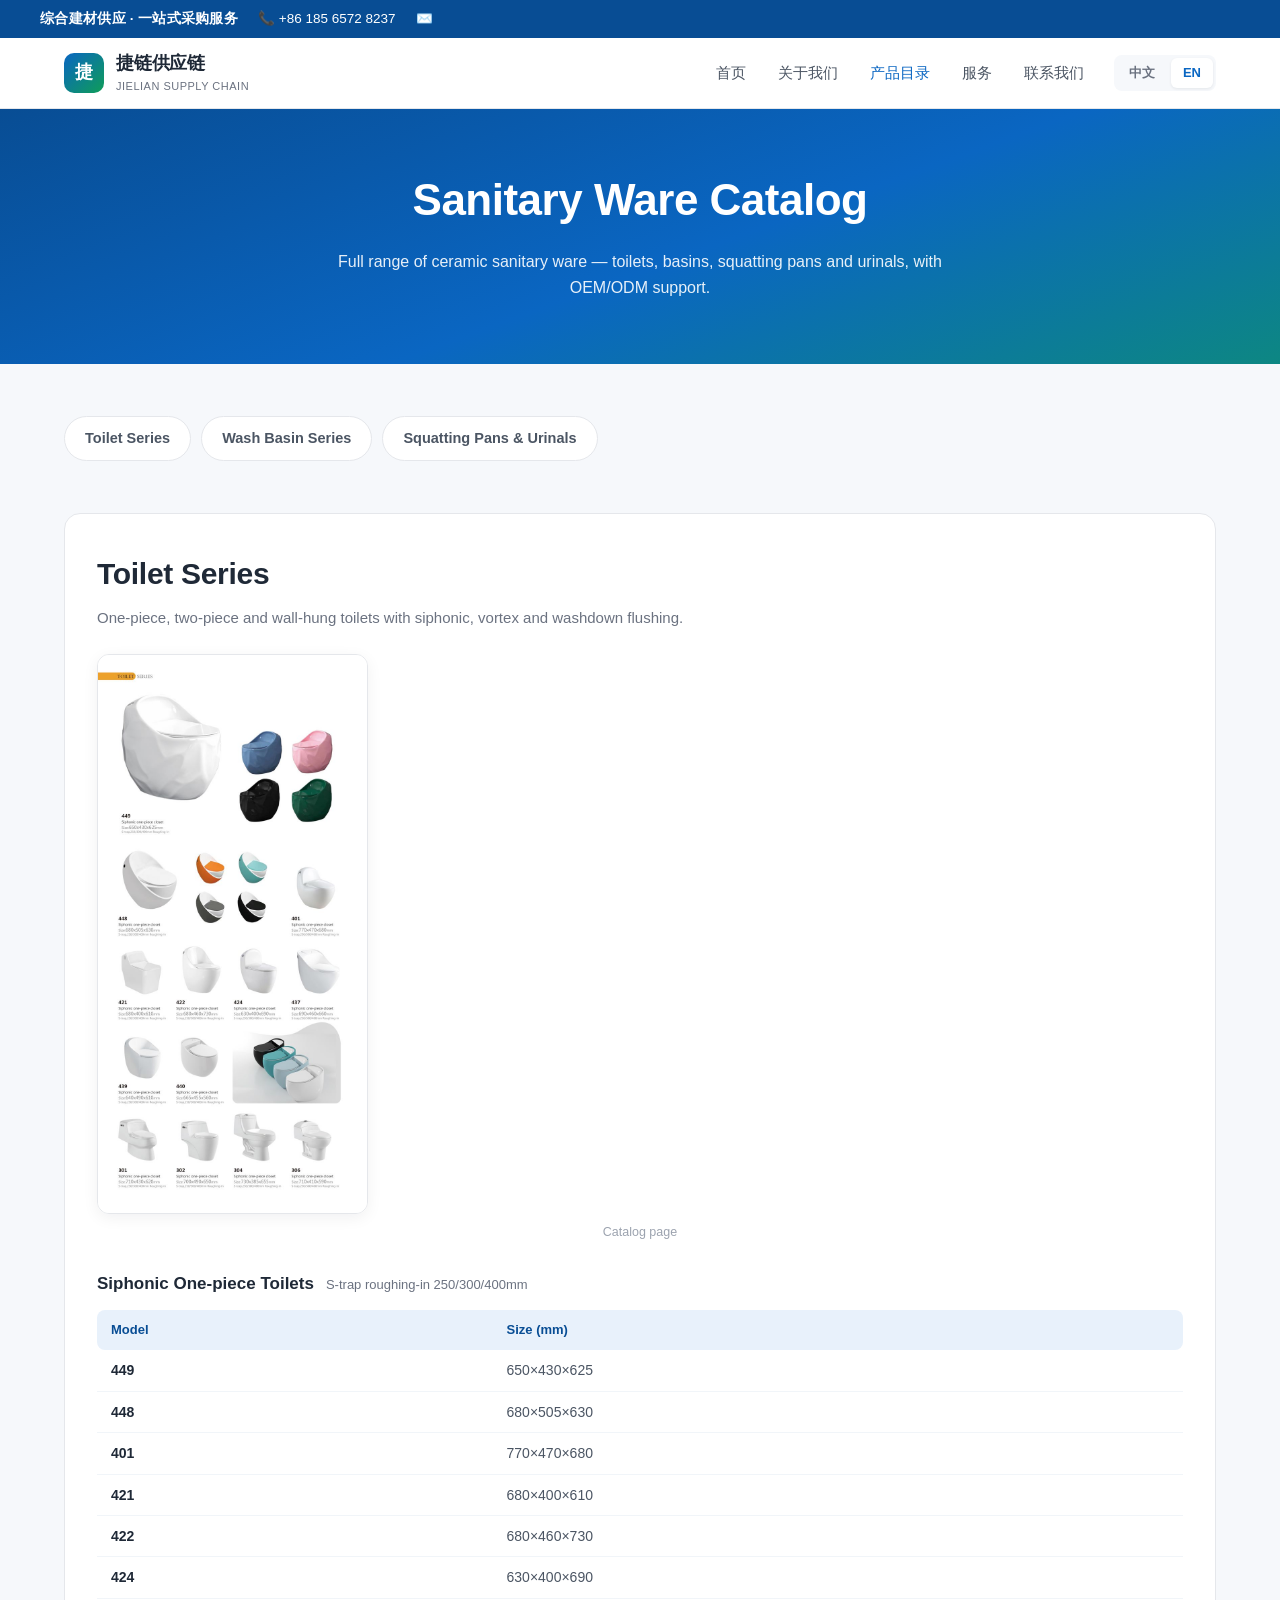
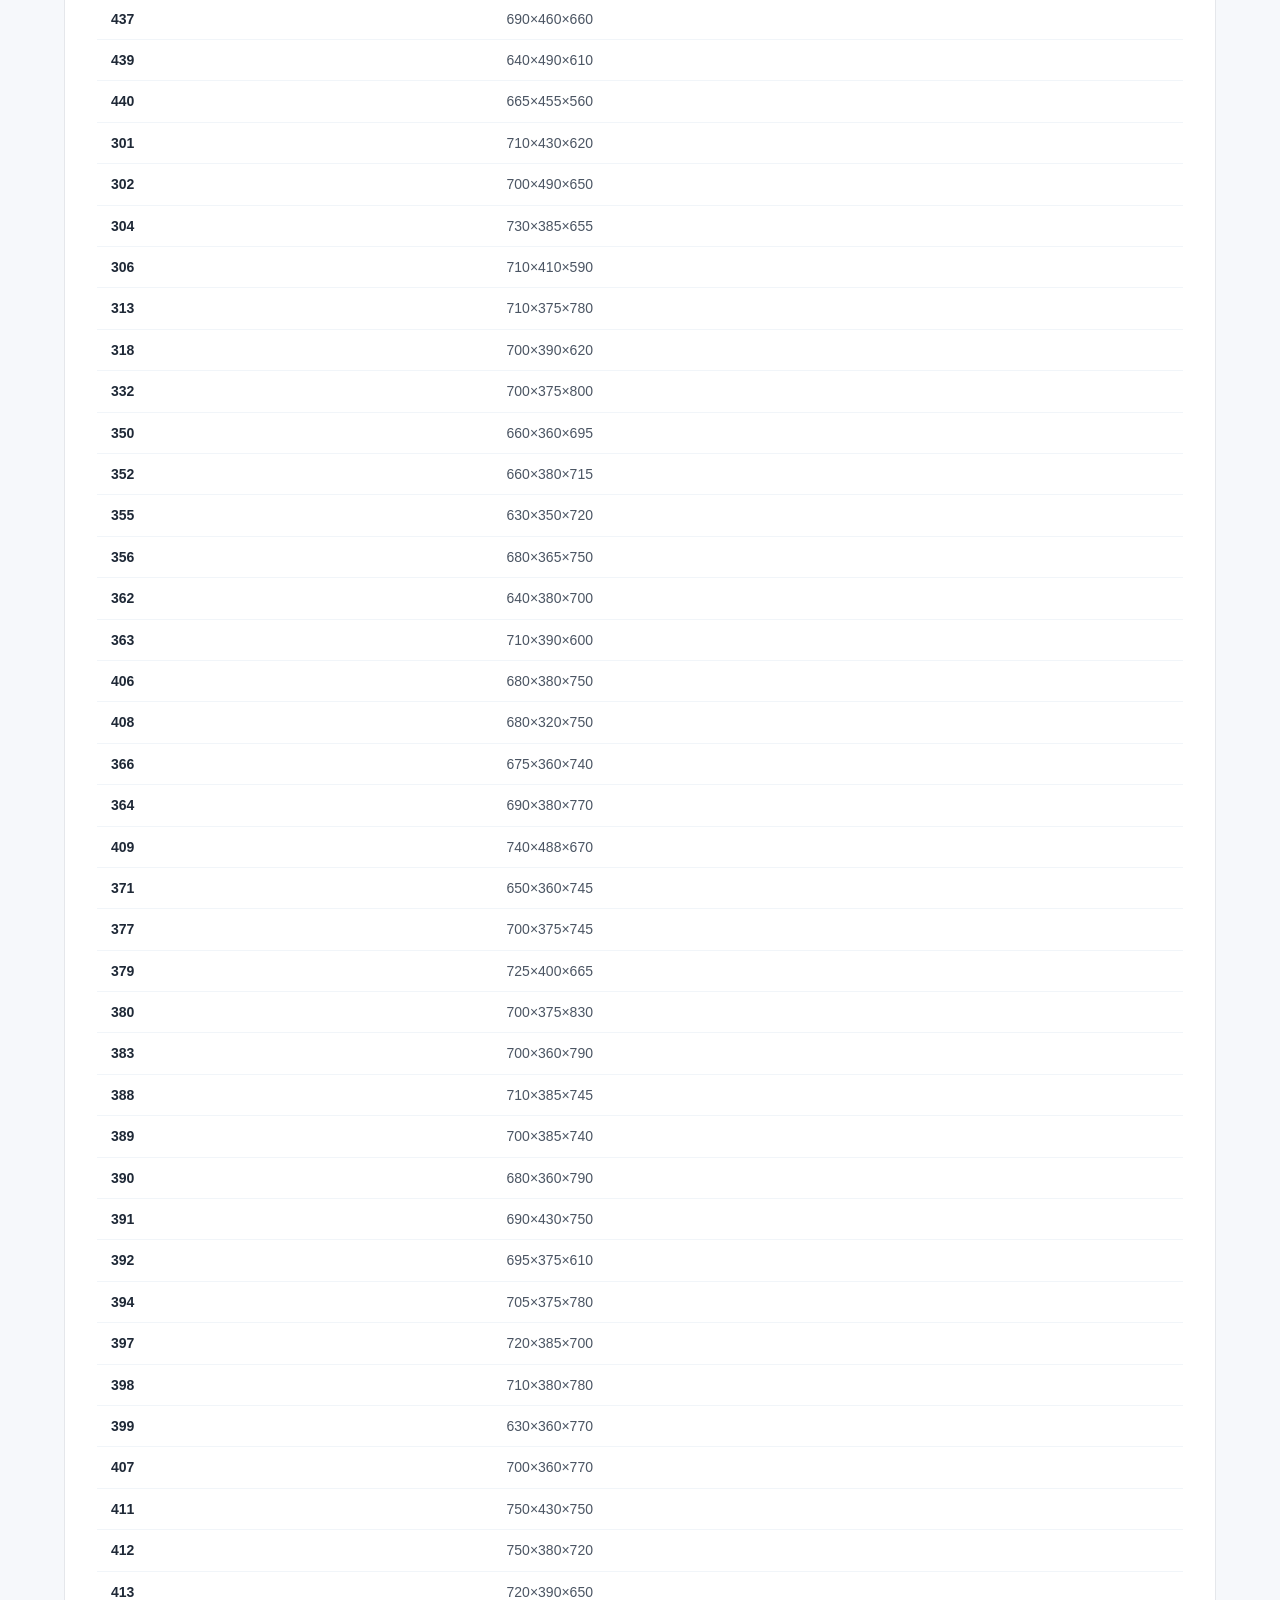
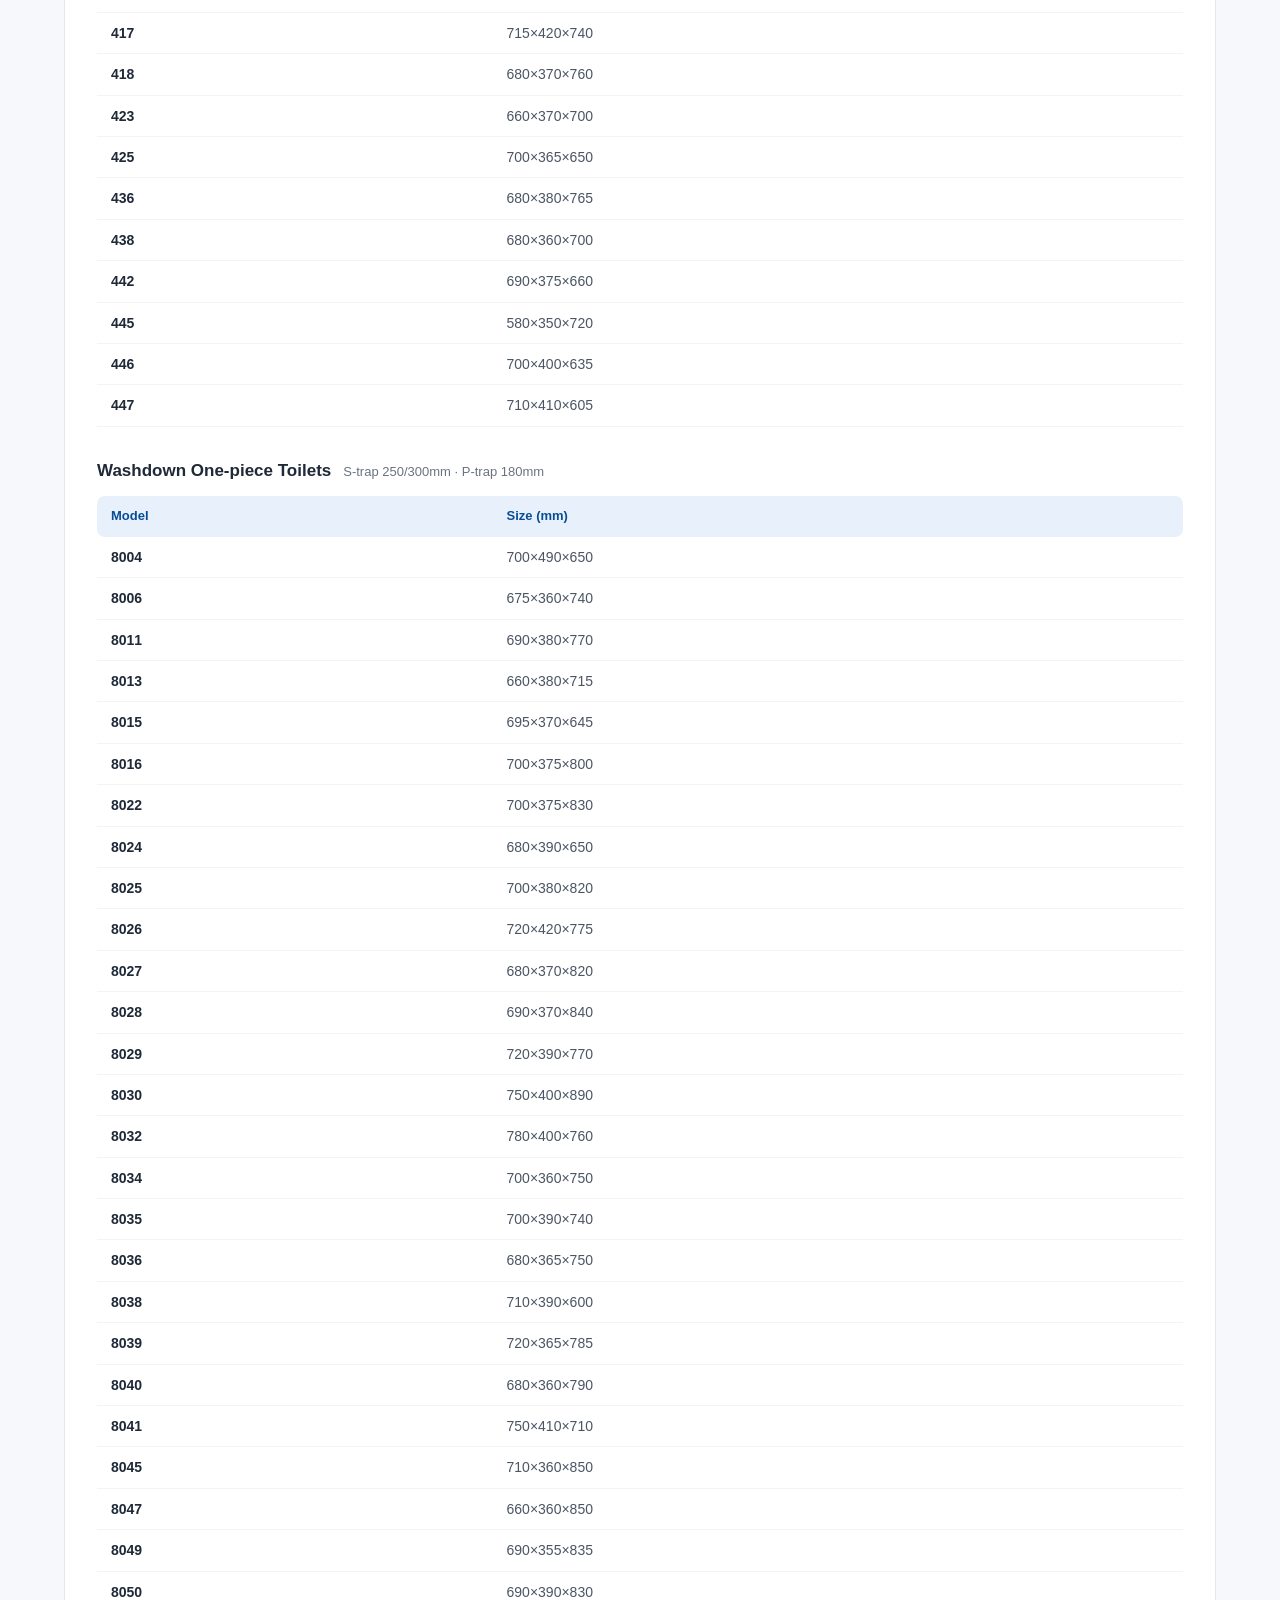
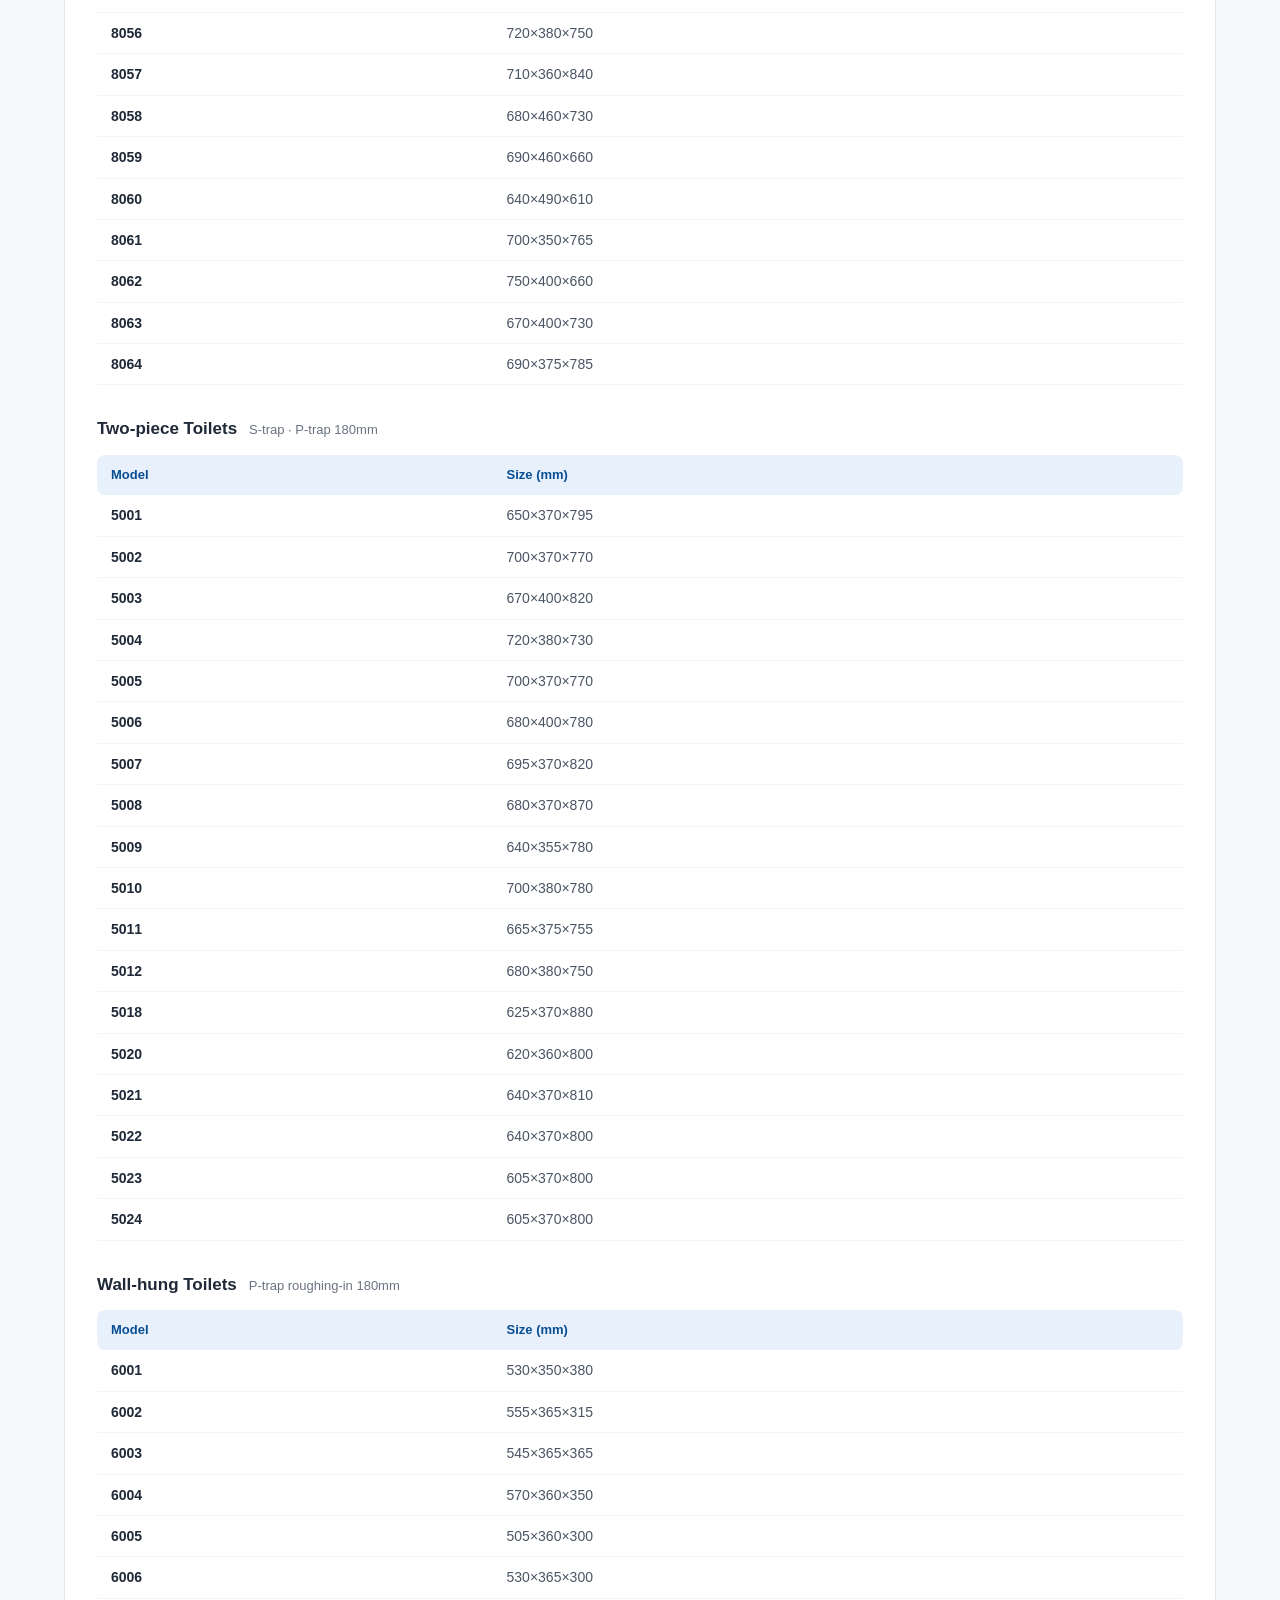
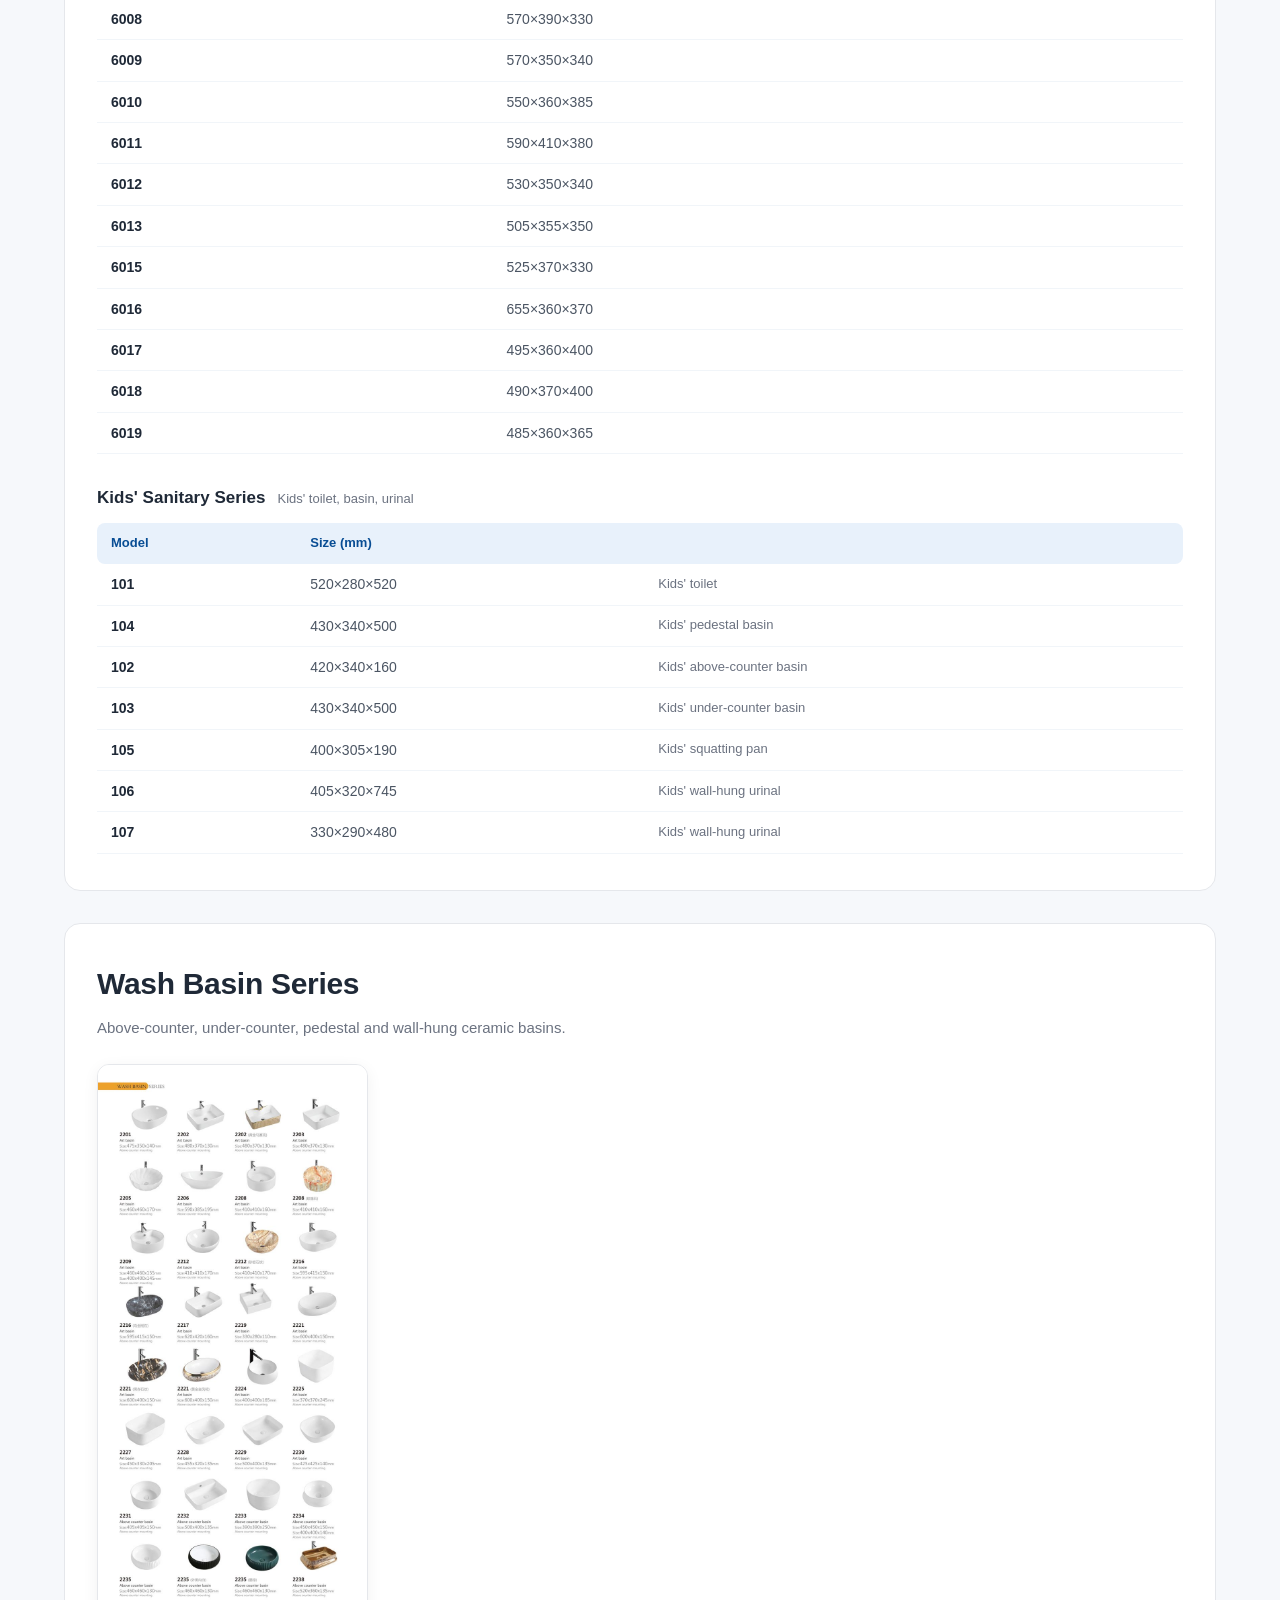
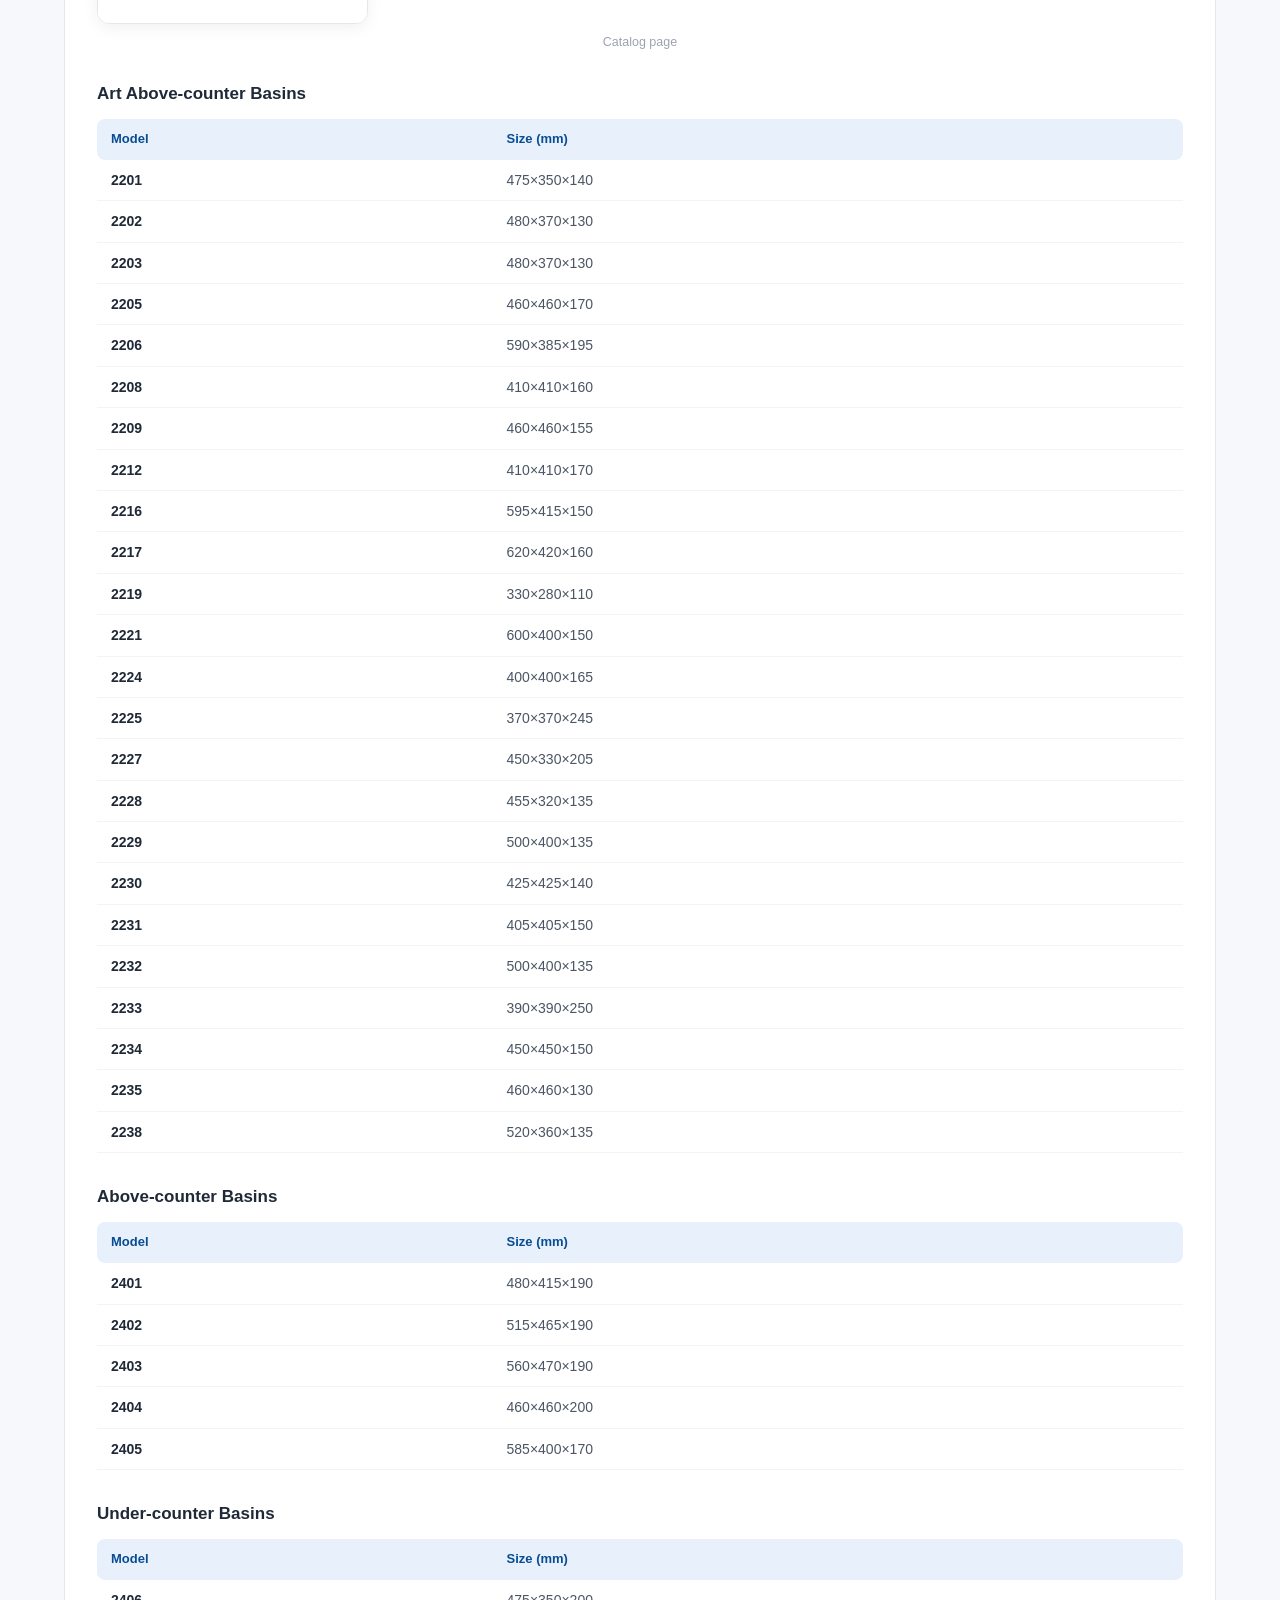
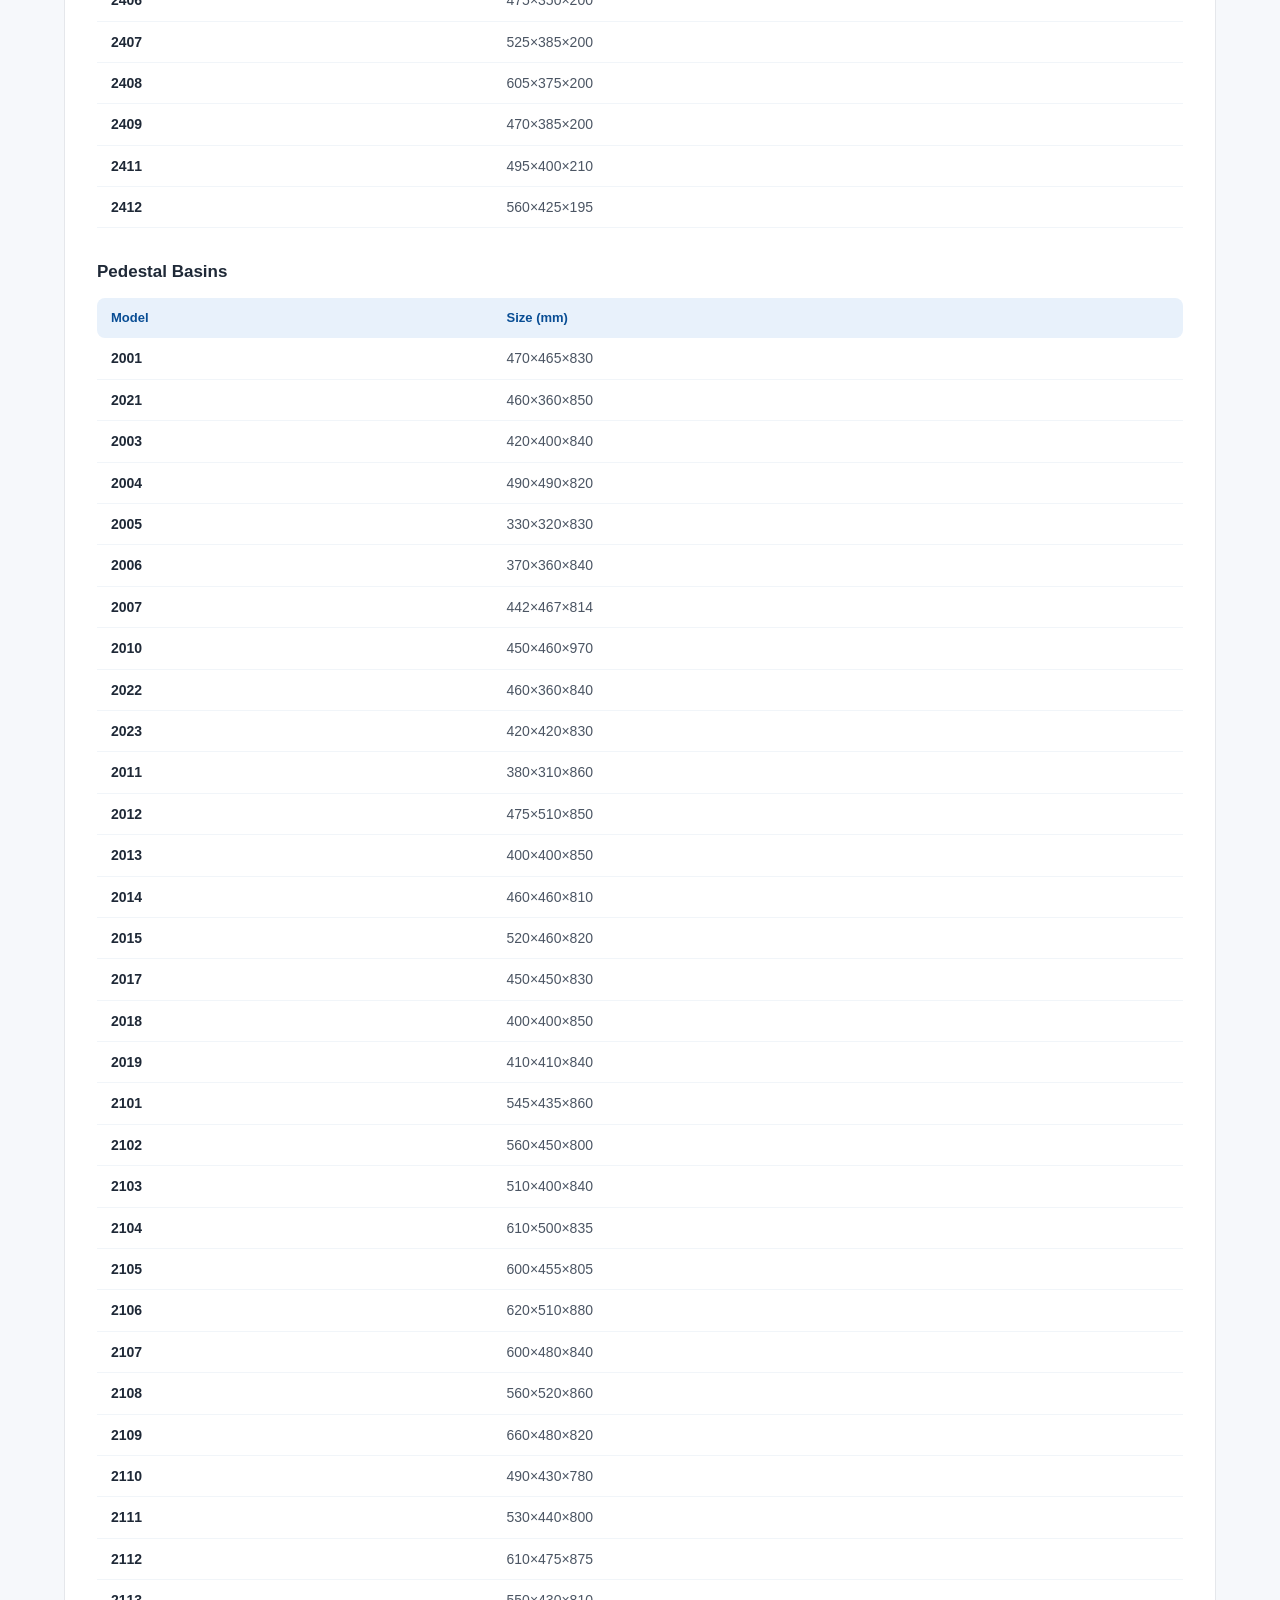
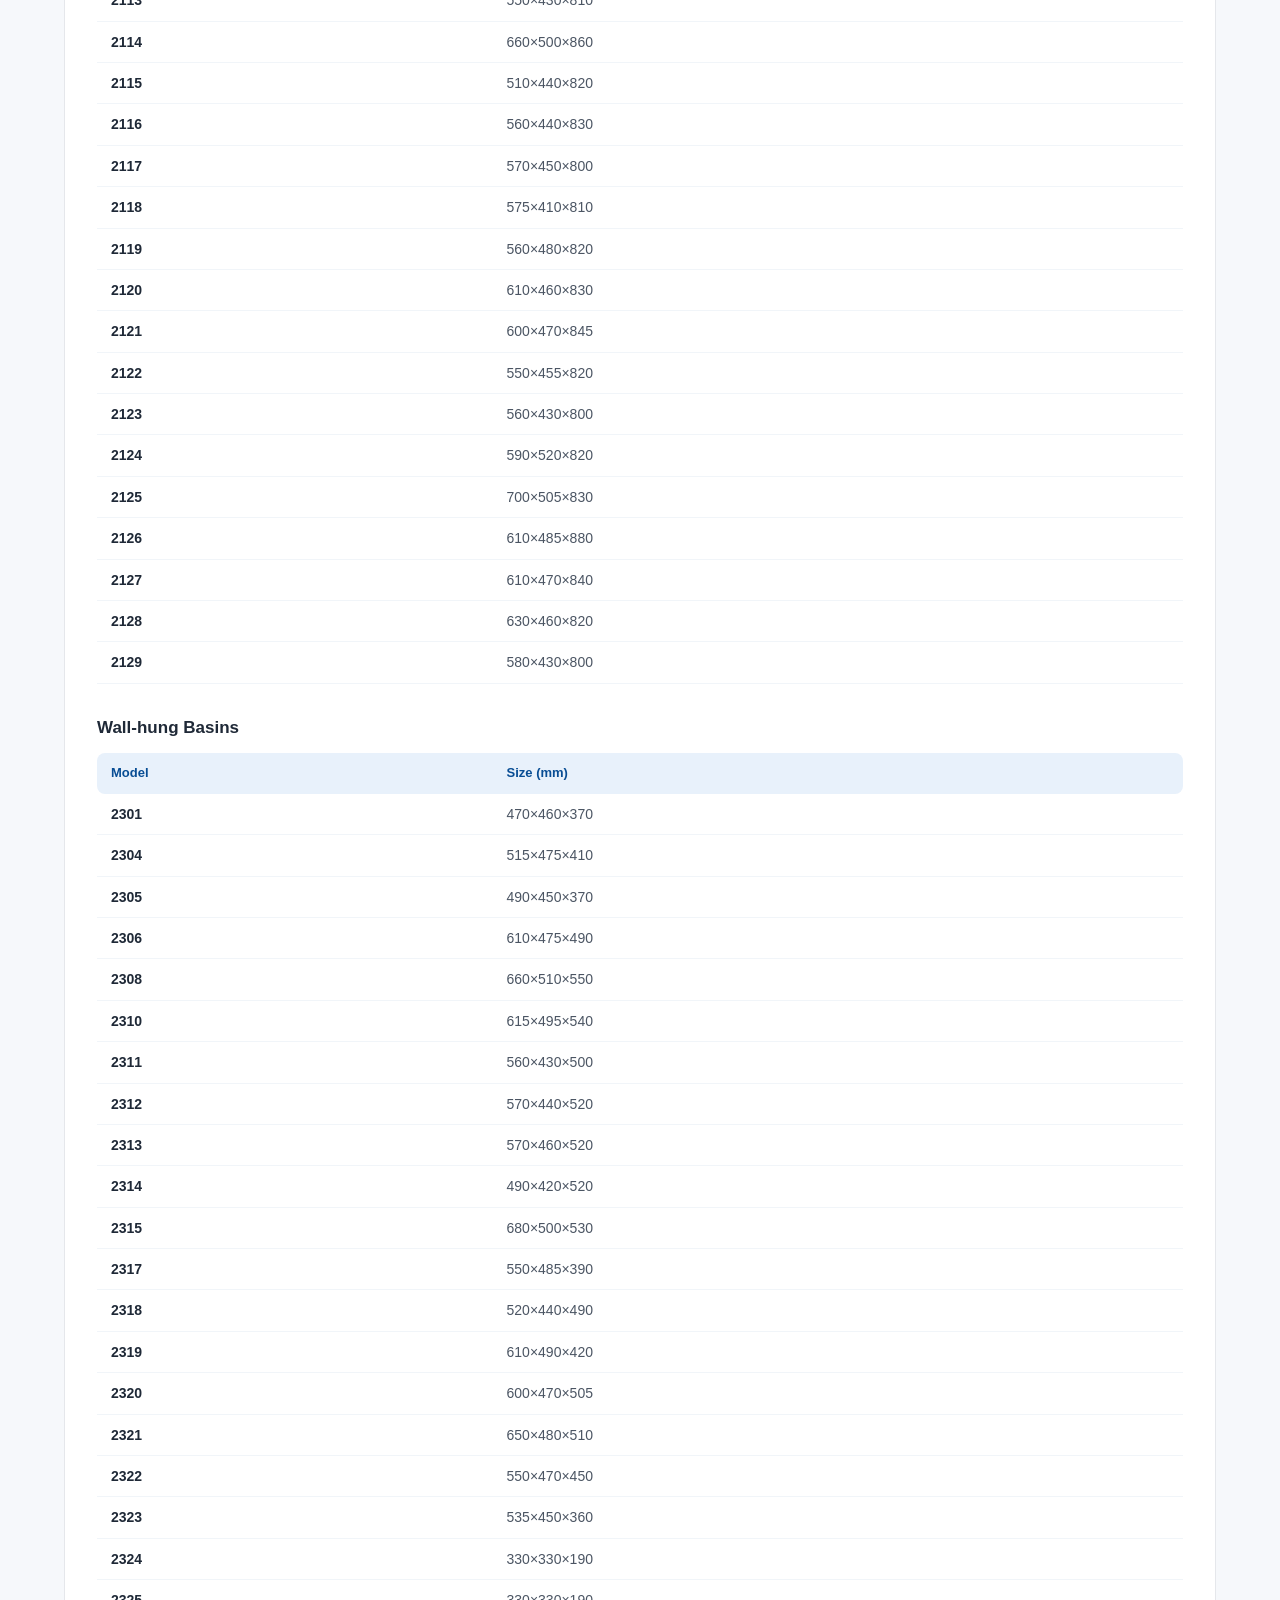
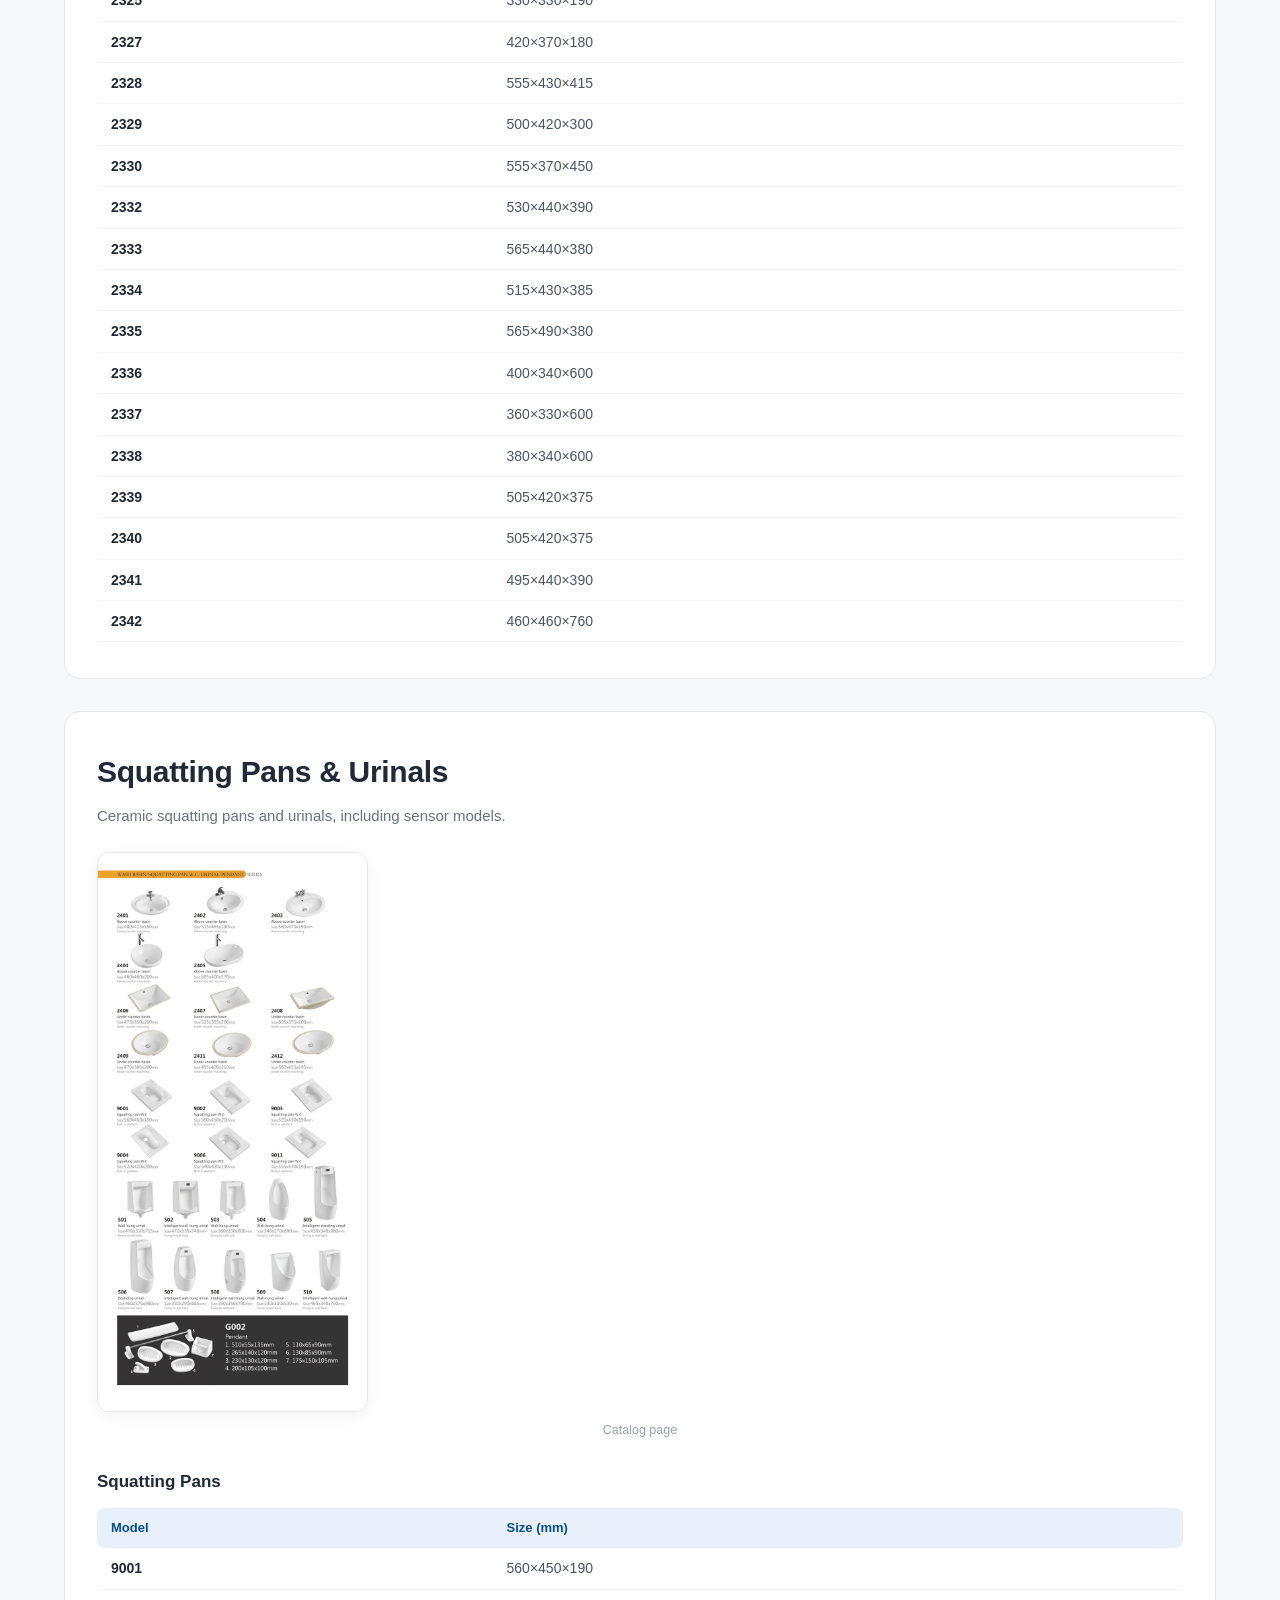
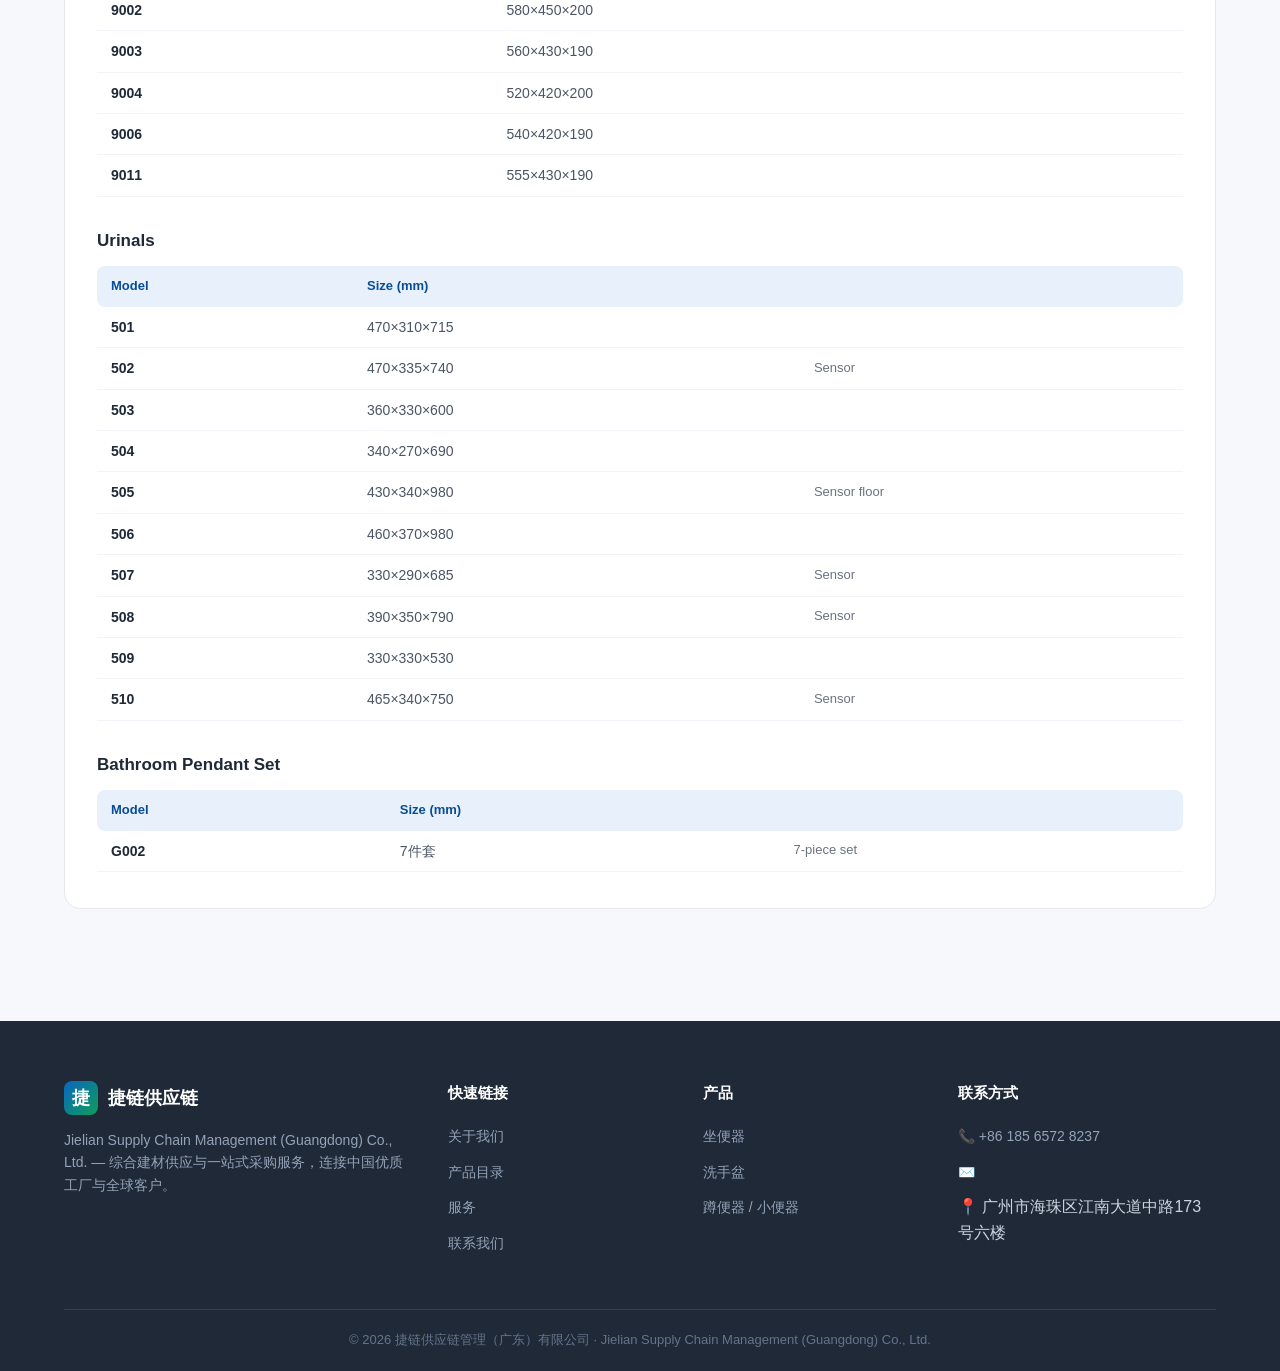
==== commit 4e0aef03: "邮箱防爬：明文邮箱改为 base64 解码，防止被爬虫抓取" ====
--- a/catalog.html
+++ b/catalog.html
@@ -6,7 +6,7 @@
   <title>产品目录 - 捷链卫浴 | 捷链供应链管理（广东）有限公司</title>
   <meta name="description" content="捷链卫浴产品目录：坐便器、洗手盆、蹲便器、小便器等全系列陶瓷卫浴洁具，含型号与规格尺寸，支持 OEM/ODM，连接中国优质工厂与全球客户。">
   <meta name="robots" content="index, follow">
-  <link rel="canonical" href="https://jieliansupply.github.io/jielian-website/catalog.html">
+  <link rel="canonical" href="https://www.jieliansupply.com/catalog.html">
   <link rel="stylesheet" href="css/styles.css">
   <link rel="stylesheet" href="css/catalog.css">
 </head>
@@ -18,7 +18,7 @@
       <div class="contact-group">
         <span class="tagline">综合建材供应 · 一站式采购服务</span>
         <a href="tel:+8618565728237">📞 +86 185 6572 8237</a>
-        <a href="mailto:3221331533@qq.com">✉️ 3221331533@qq.com</a>
+        <a data-mail="MzIyMTMzMTUzM0BxcS5jb20=">✉️</a>
       </div>
     </div>
   </div>
@@ -97,7 +97,7 @@
           <h4>联系方式</h4>
           <ul class="footer-links">
             <li><a href="tel:+8618565728237">📞 +86 185 6572 8237</a></li>
-            <li><a href="mailto:3221331533@qq.com">✉️ 3221331533@qq.com</a></li>
+            <li><a data-mail="MzIyMTMzMTUzM0BxcS5jb20=">✉️</a></li>
             <li>📍 广州市海珠区江南大道中路173号六楼</li>
           </ul>
         </div>
--- a/css/styles.css
+++ b/css/styles.css
@@ -143,7 +143,9 @@
    ========================================================================== */
 .hero {
   position: relative;
-  background: linear-gradient(160deg, #084d94 0%, #0a66c2 55%, #0f9d58 130%);
+  background:
+    linear-gradient(160deg, rgba(8, 77, 148, 0.72) 0%, rgba(10, 102, 194, 0.66) 55%, rgba(15, 157, 88, 0.55) 130%),
+    url("../images/hero-service.jpg") center / cover no-repeat;
   color: #fff;
   overflow: hidden;
 }
@@ -178,18 +180,21 @@
   margin-bottom: 22px;
 }
 .hero h1 {
-  font-size: clamp(32px, 5vw, 54px);
-  line-height: 1.12;
+  font-size: clamp(30px, 4.4vw, 48px);
+  line-height: 1.18;
   font-weight: 800;
-  letter-spacing: -1px;
+  letter-spacing: -0.5px;
   margin-bottom: 20px;
+  max-width: 620px;
+  text-shadow: 0 2px 18px rgba(0, 0, 0, 0.45);
 }
 .hero h1 .accent { color: #a8e6c1; }
 .hero p.lead {
   font-size: 17px;
-  color: rgba(255,255,255,0.9);
+  color: rgba(255,255,255,0.96);
   max-width: 560px;
   margin-bottom: 32px;
+  text-shadow: 0 1px 12px rgba(0, 0, 0, 0.4);
 }
 .hero-actions { display: flex; gap: 14px; flex-wrap: wrap; }
 .btn {
@@ -222,15 +227,15 @@
   background: rgba(255,255,255,0.12);
   border: 1px solid rgba(255,255,255,0.2);
   border-radius: 16px;
-  padding: 20px;
+  padding: 22px 18px;
   backdrop-filter: blur(6px);
   text-align: center;
 }
 .hero-card .num {
-  font-size: 30px;
+  font-size: 28px;
   font-weight: 800;
-  line-height: 1;
-  margin-bottom: 6px;
+  line-height: 1.1;
+  margin-bottom: 8px;
 }
 .hero-card .lbl { font-size: 13px; color: rgba(255,255,255,0.85); }
 
@@ -316,6 +321,20 @@
 .about-visual {
   position: relative;
 }
+.about-img-wrap {
+  aspect-ratio: 4/3;
+  border-radius: 18px;
+  overflow: hidden;
+  border: 1px solid var(--line);
+  box-shadow: var(--shadow-md);
+  background: var(--bg-soft);
+}
+.about-img-wrap img {
+  width: 100%;
+  height: 100%;
+  object-fit: cover;
+  display: block;
+}
 .about-visual .ph {
   aspect-ratio: 4/3;
   border-radius: 18px;
@@ -388,6 +407,28 @@
   background: var(--bg-soft);
   border-radius: 999px;
   color: var(--ink-soft);
+}
+
+/* 可点击的分类卡片（有目录链接） */
+.cat-card[data-cat-link] {
+  cursor: pointer;
+  border-color: #c8ddf5;
+}
+.cat-card[data-cat-link]:hover {
+  border-color: var(--blue);
+  box-shadow: var(--shadow-md);
+}
+.cat-card .cat-link {
+  display: inline-flex;
+  align-items: center;
+  gap: 4px;
+  margin-top: 14px;
+  font-size: 13px;
+  font-weight: 700;
+  color: var(--blue);
+}
+.cat-card[data-cat-link]:hover .cat-link {
+  text-decoration: underline;
 }
 
 /* ==========================================================================
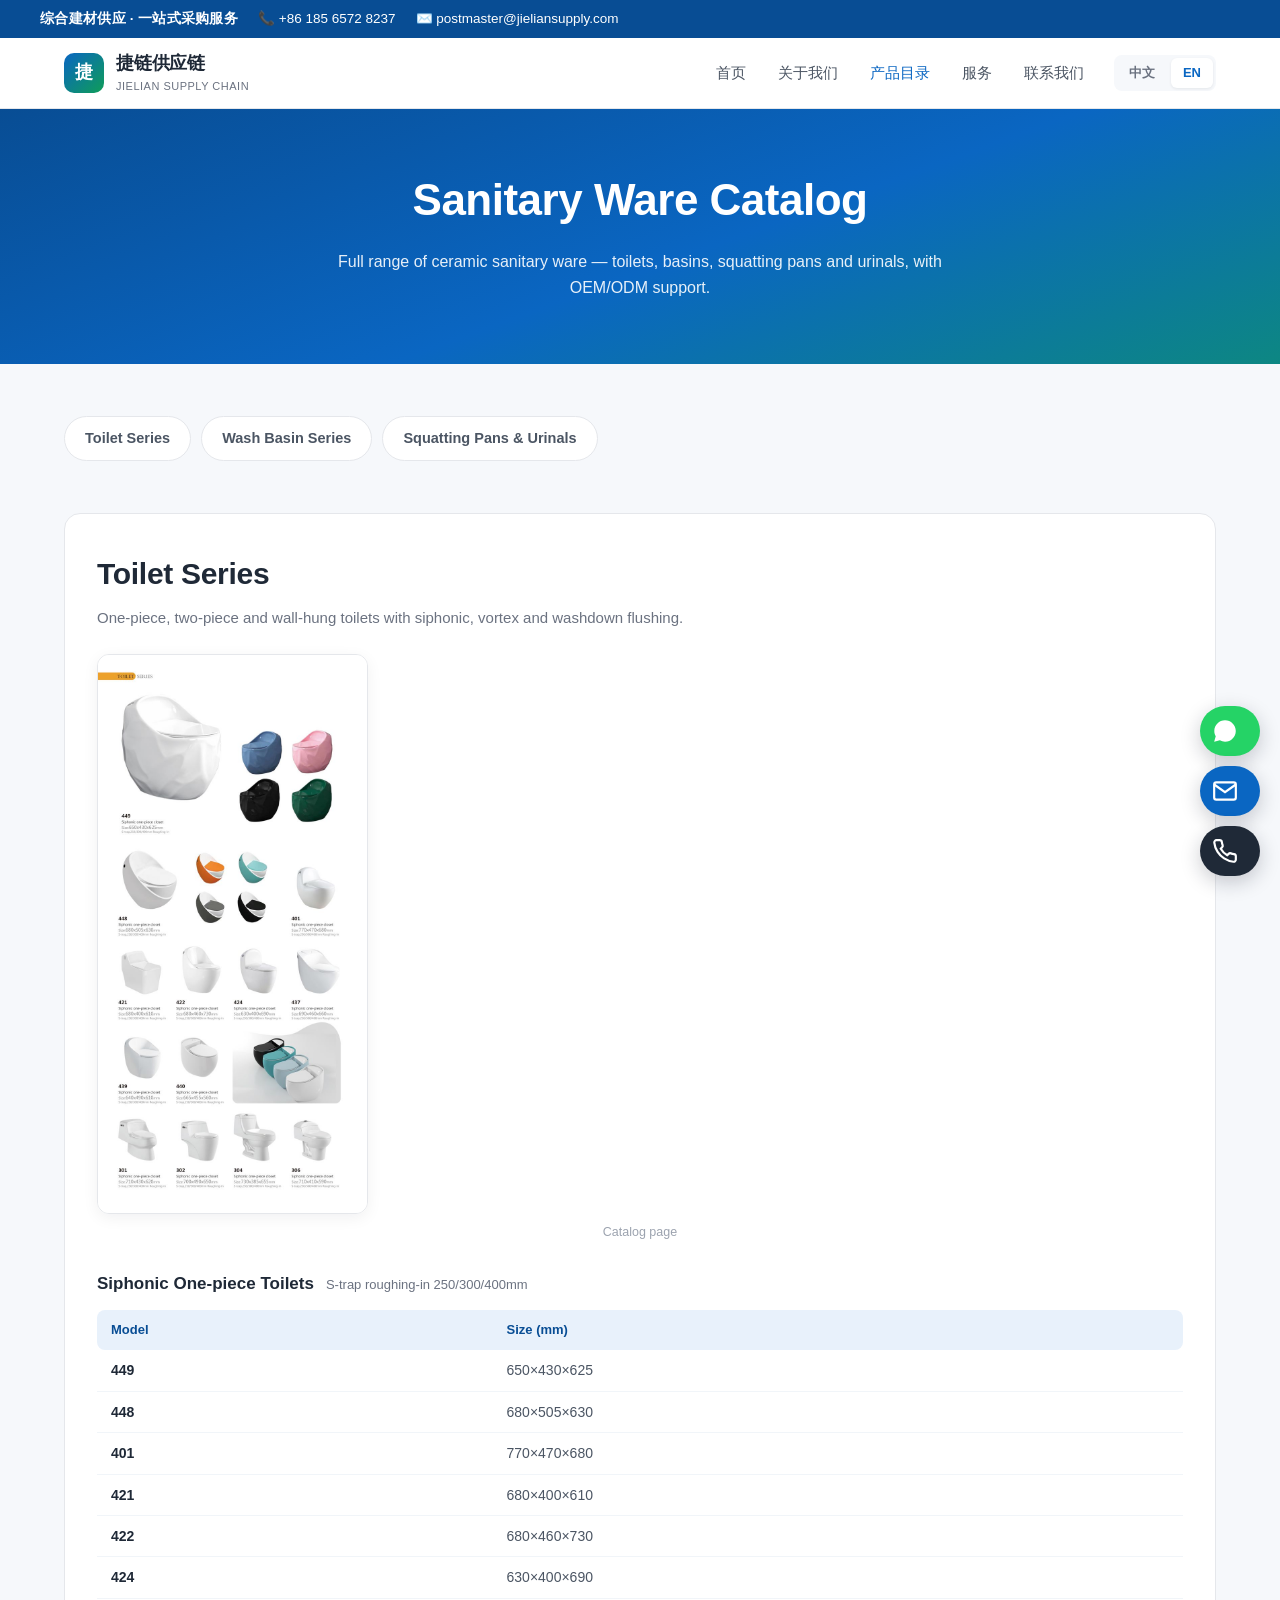
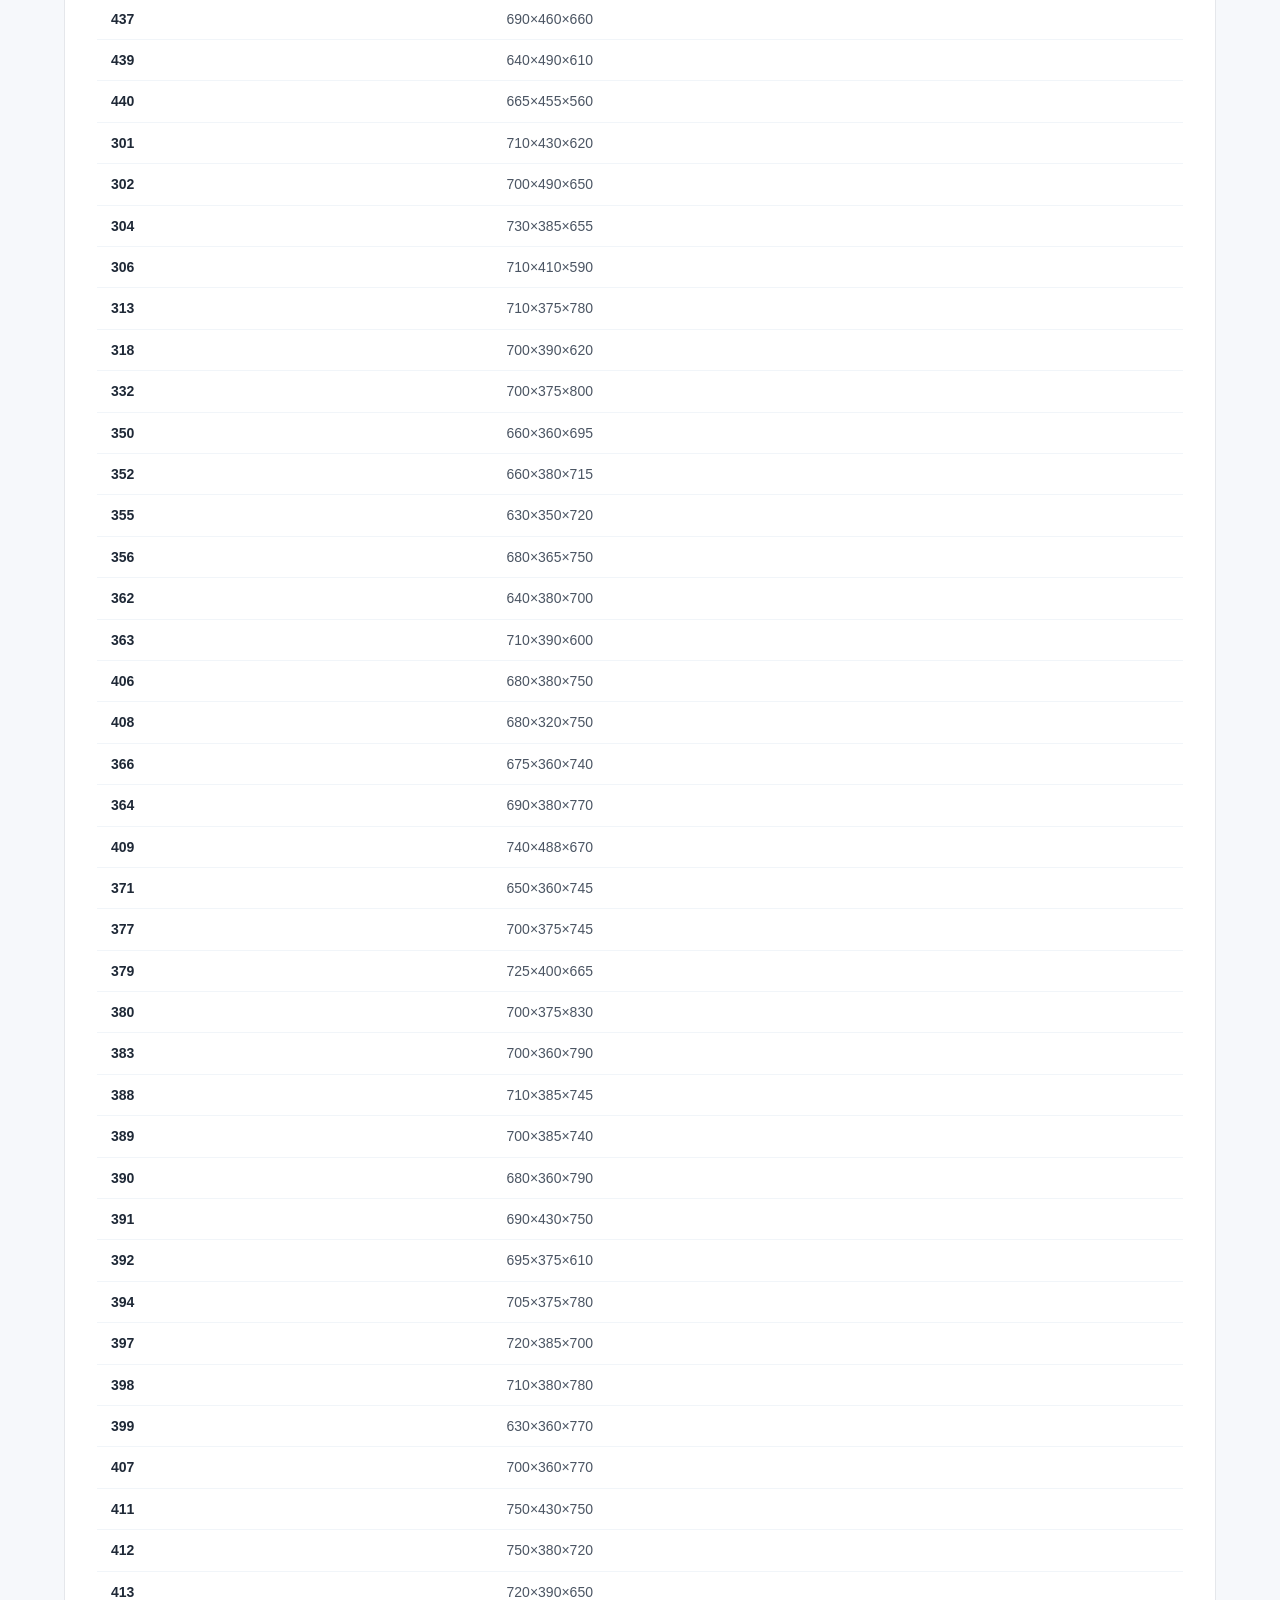
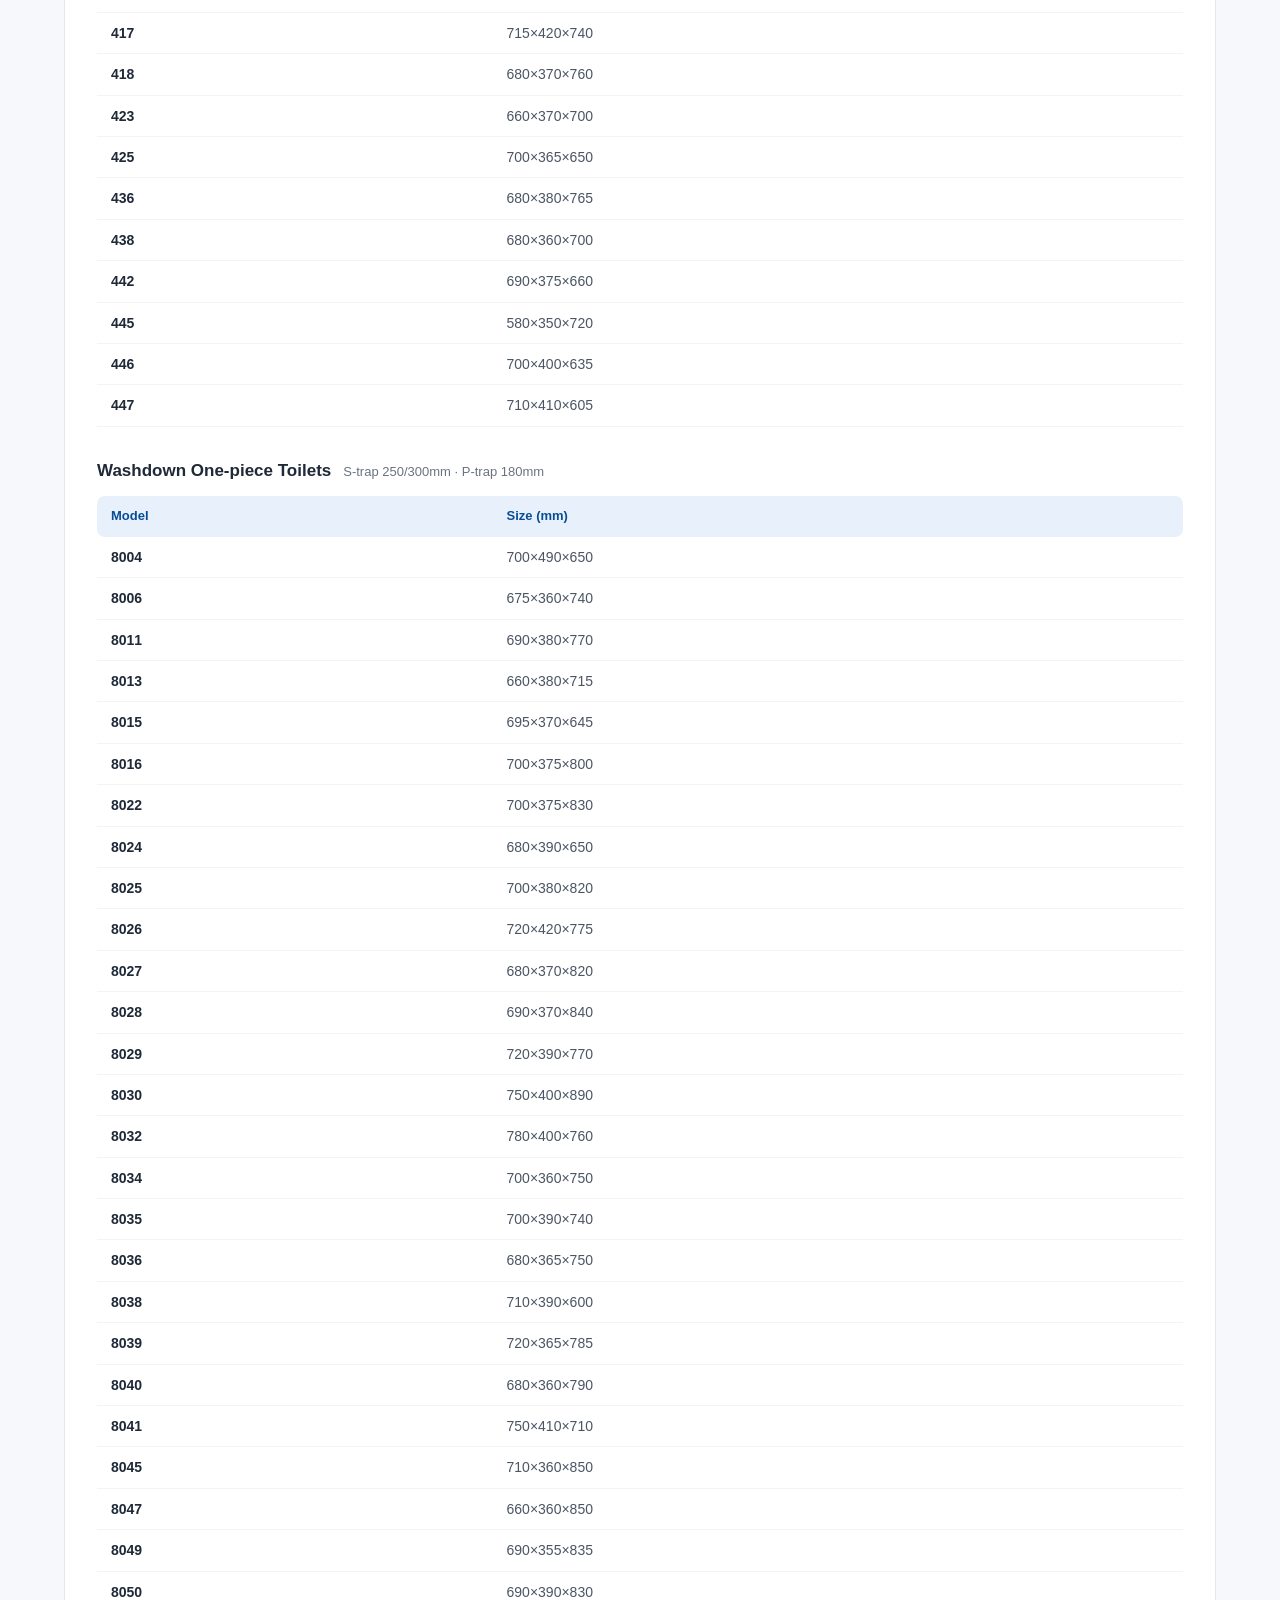
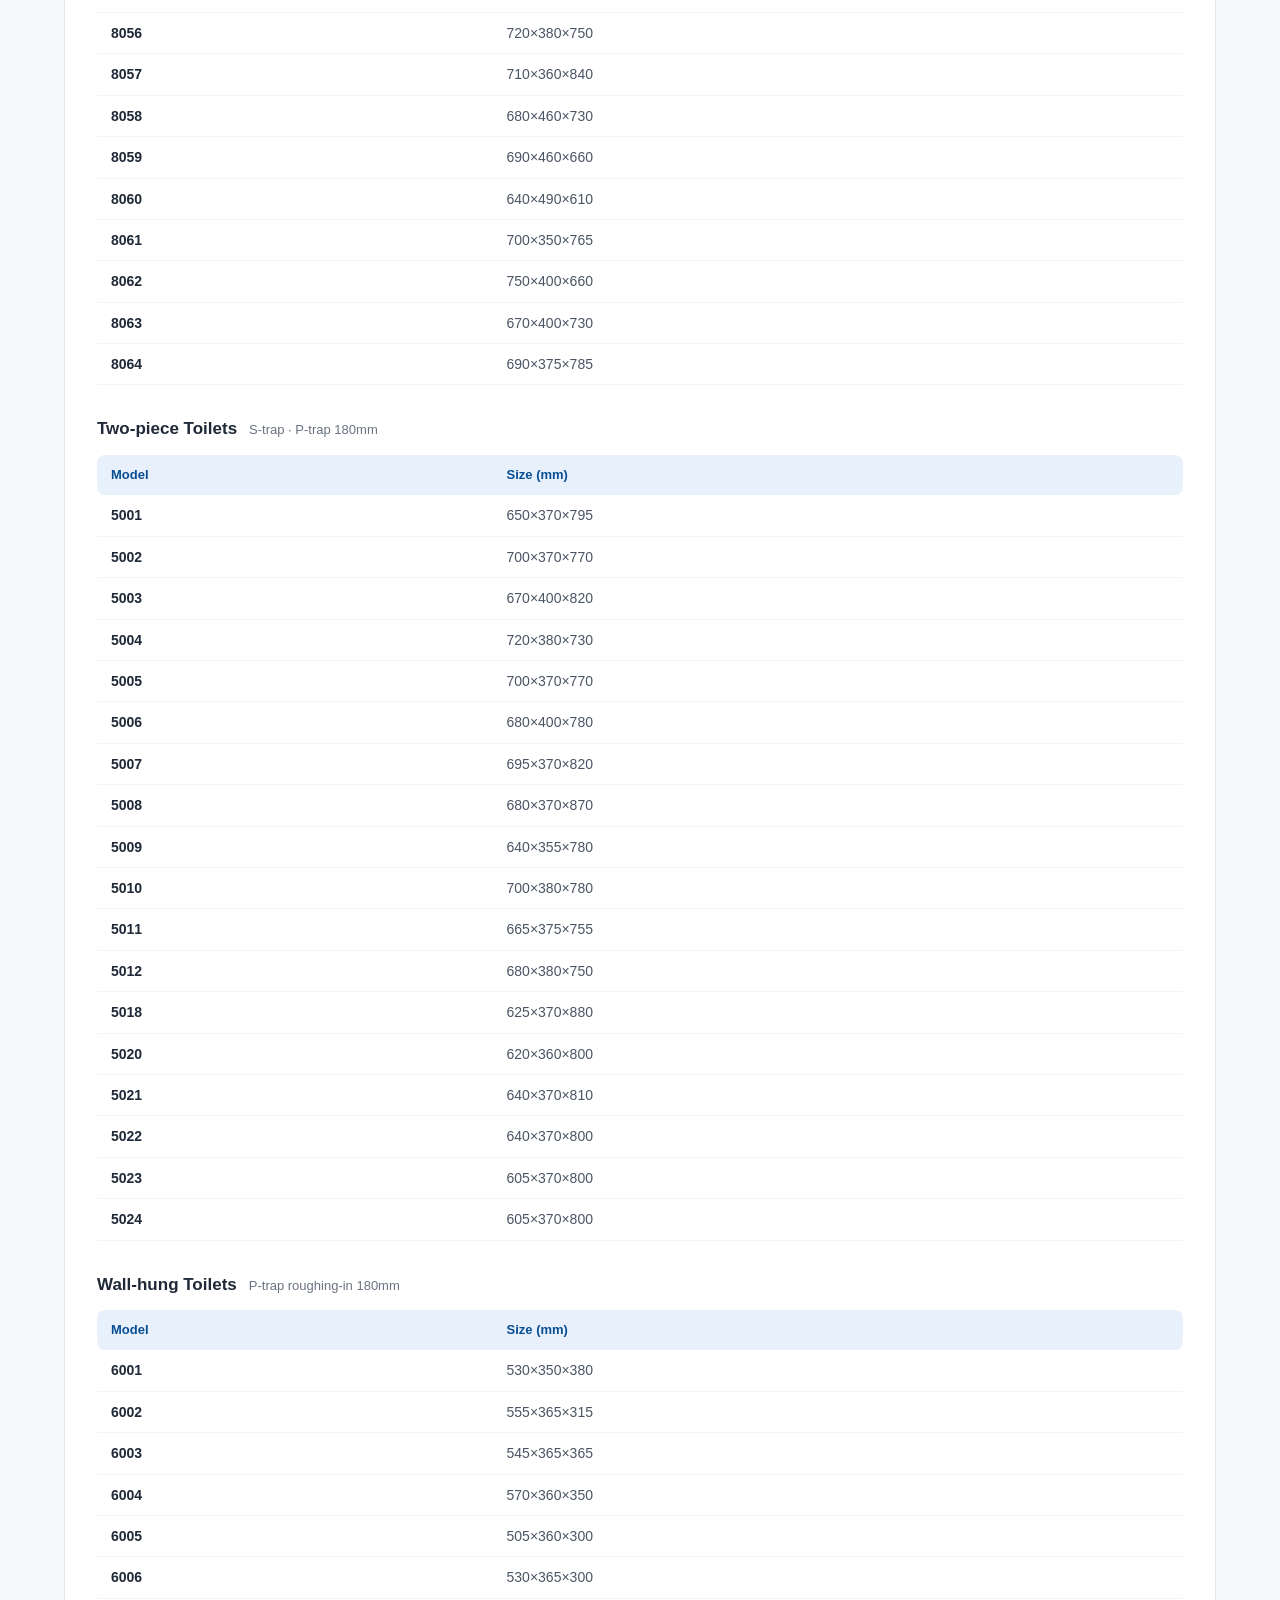
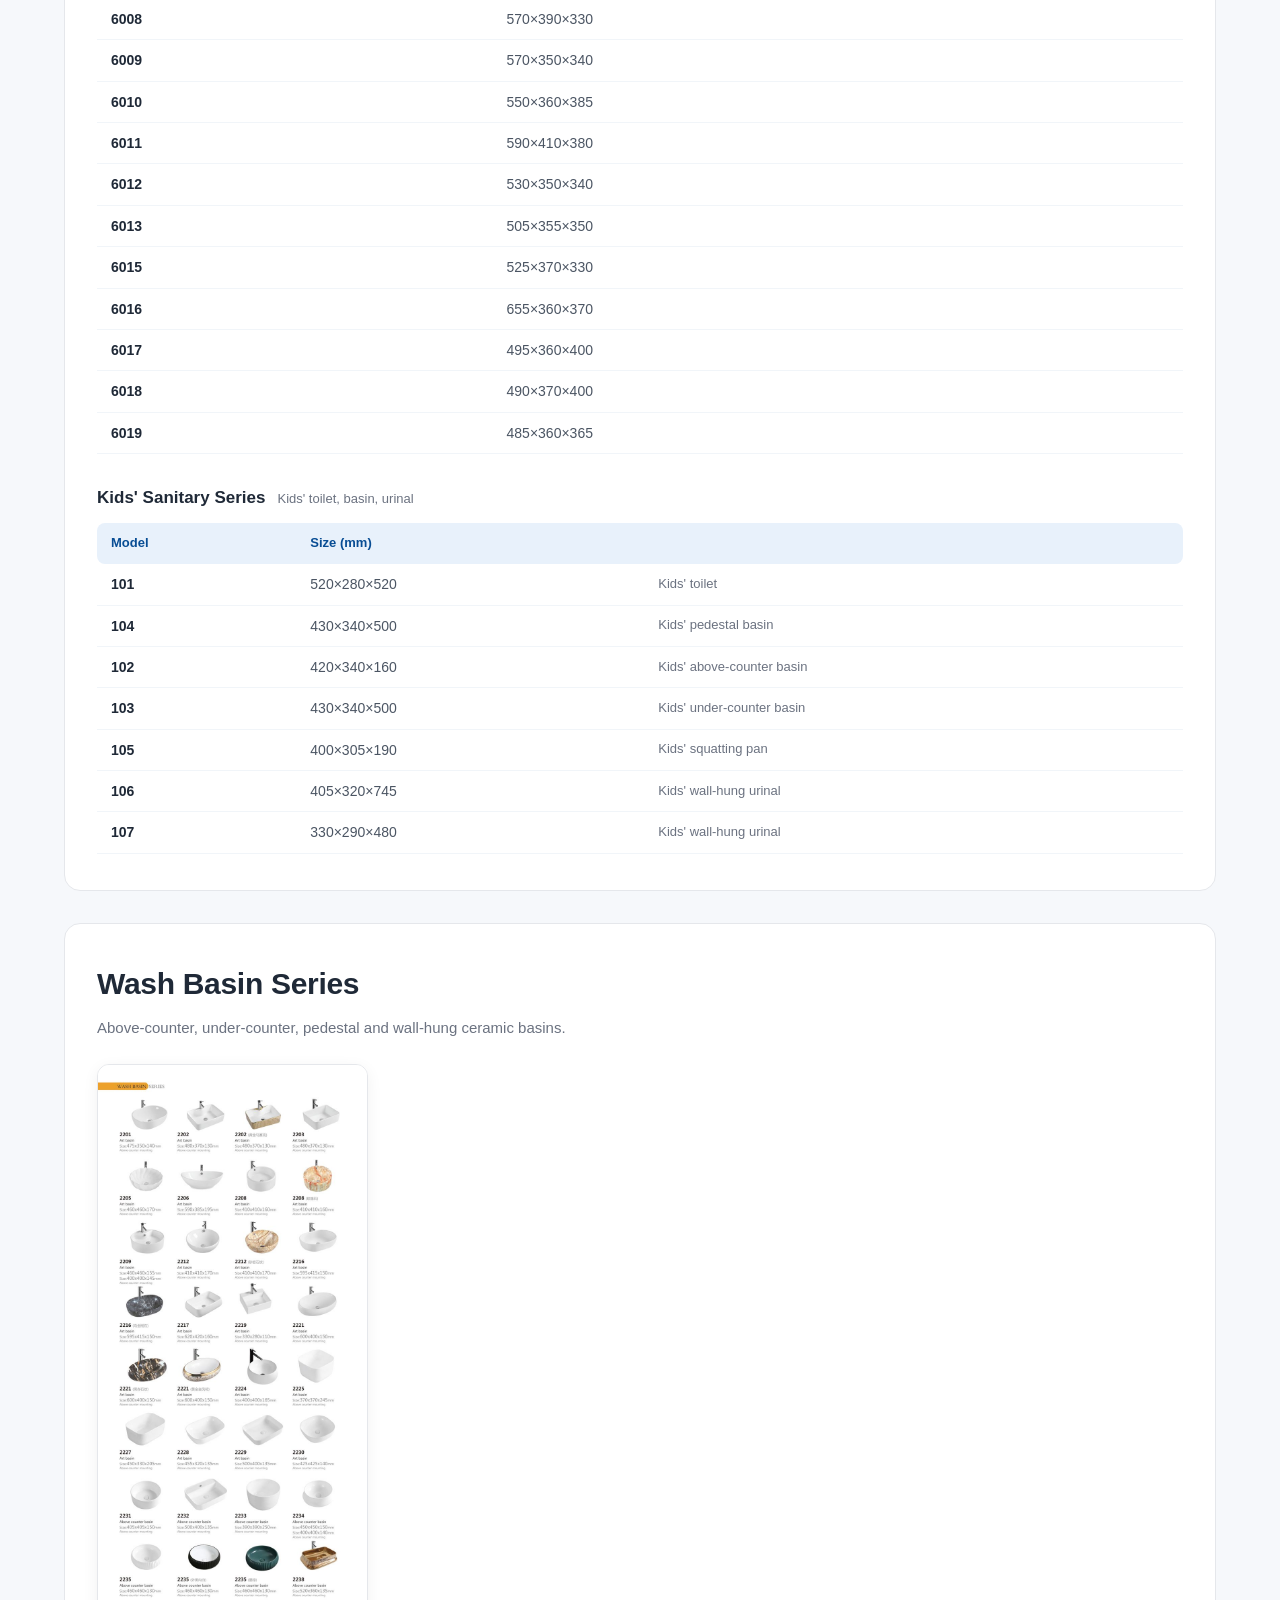
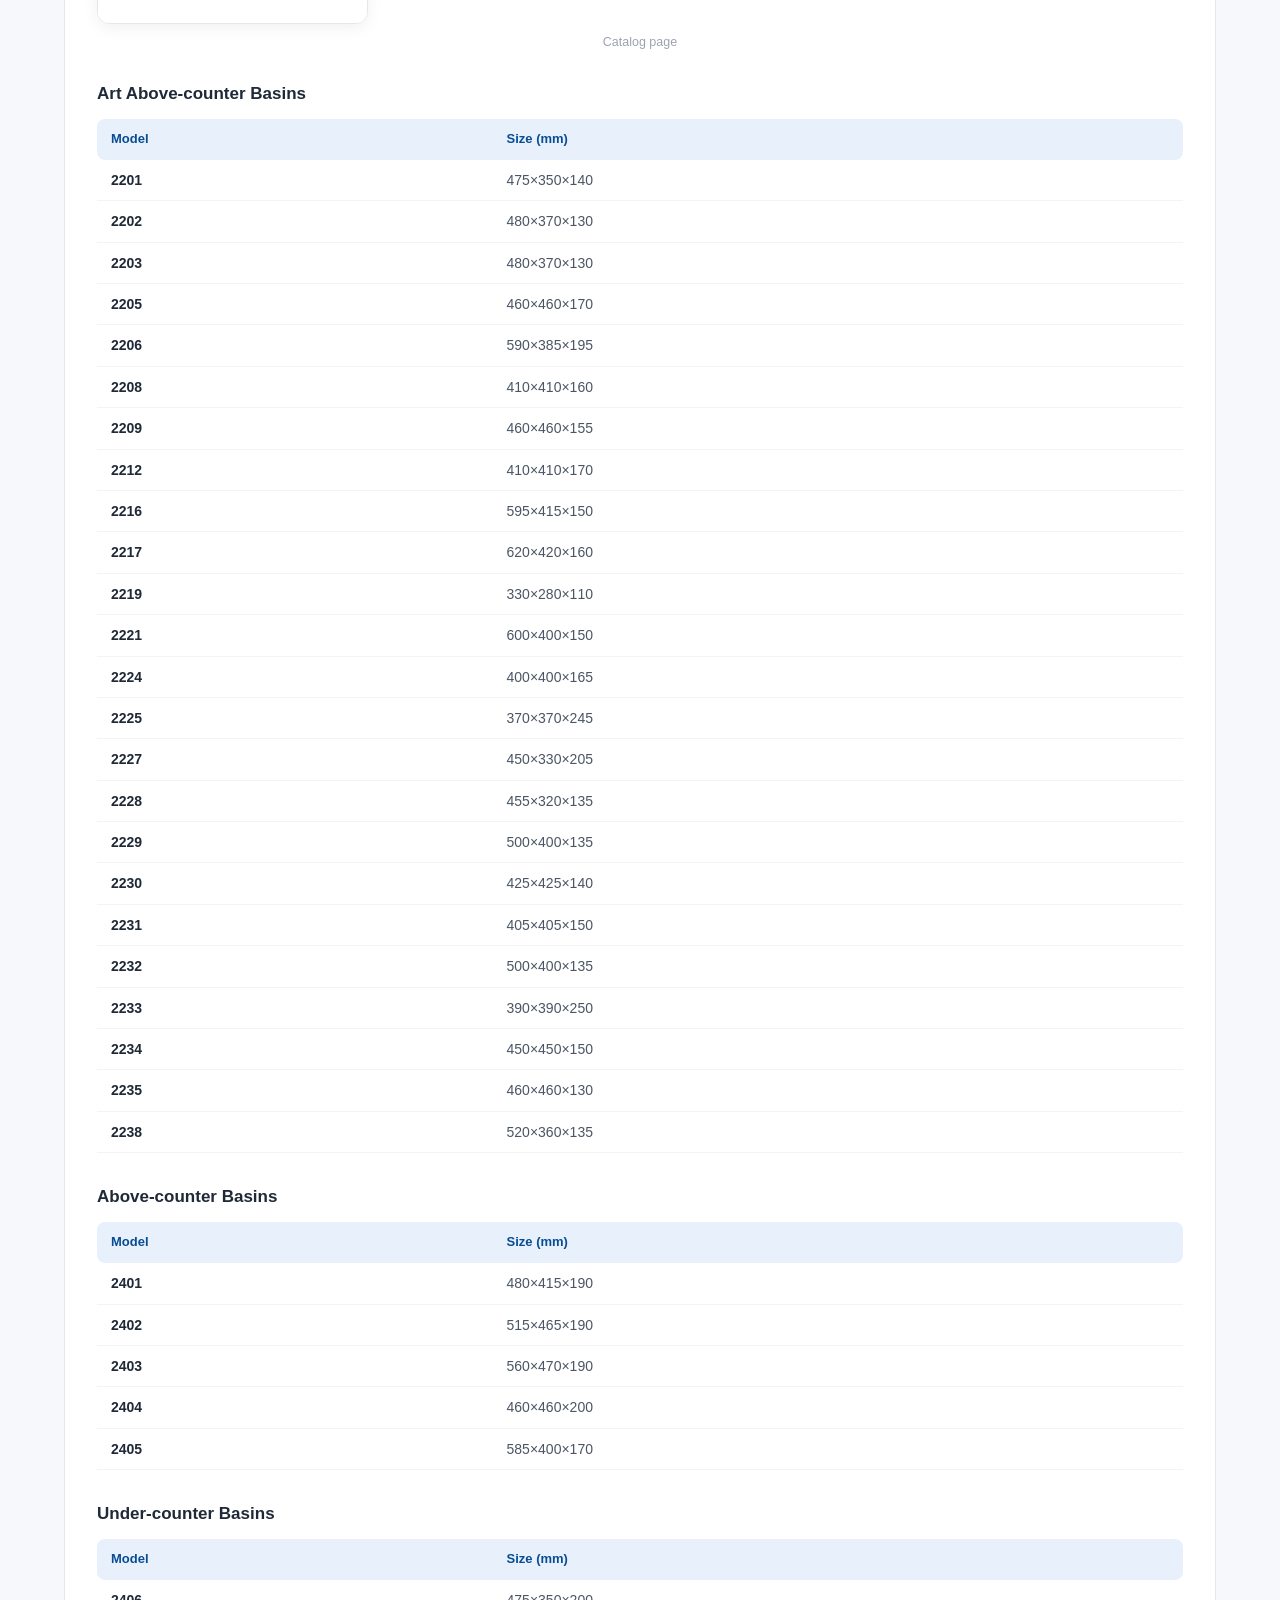
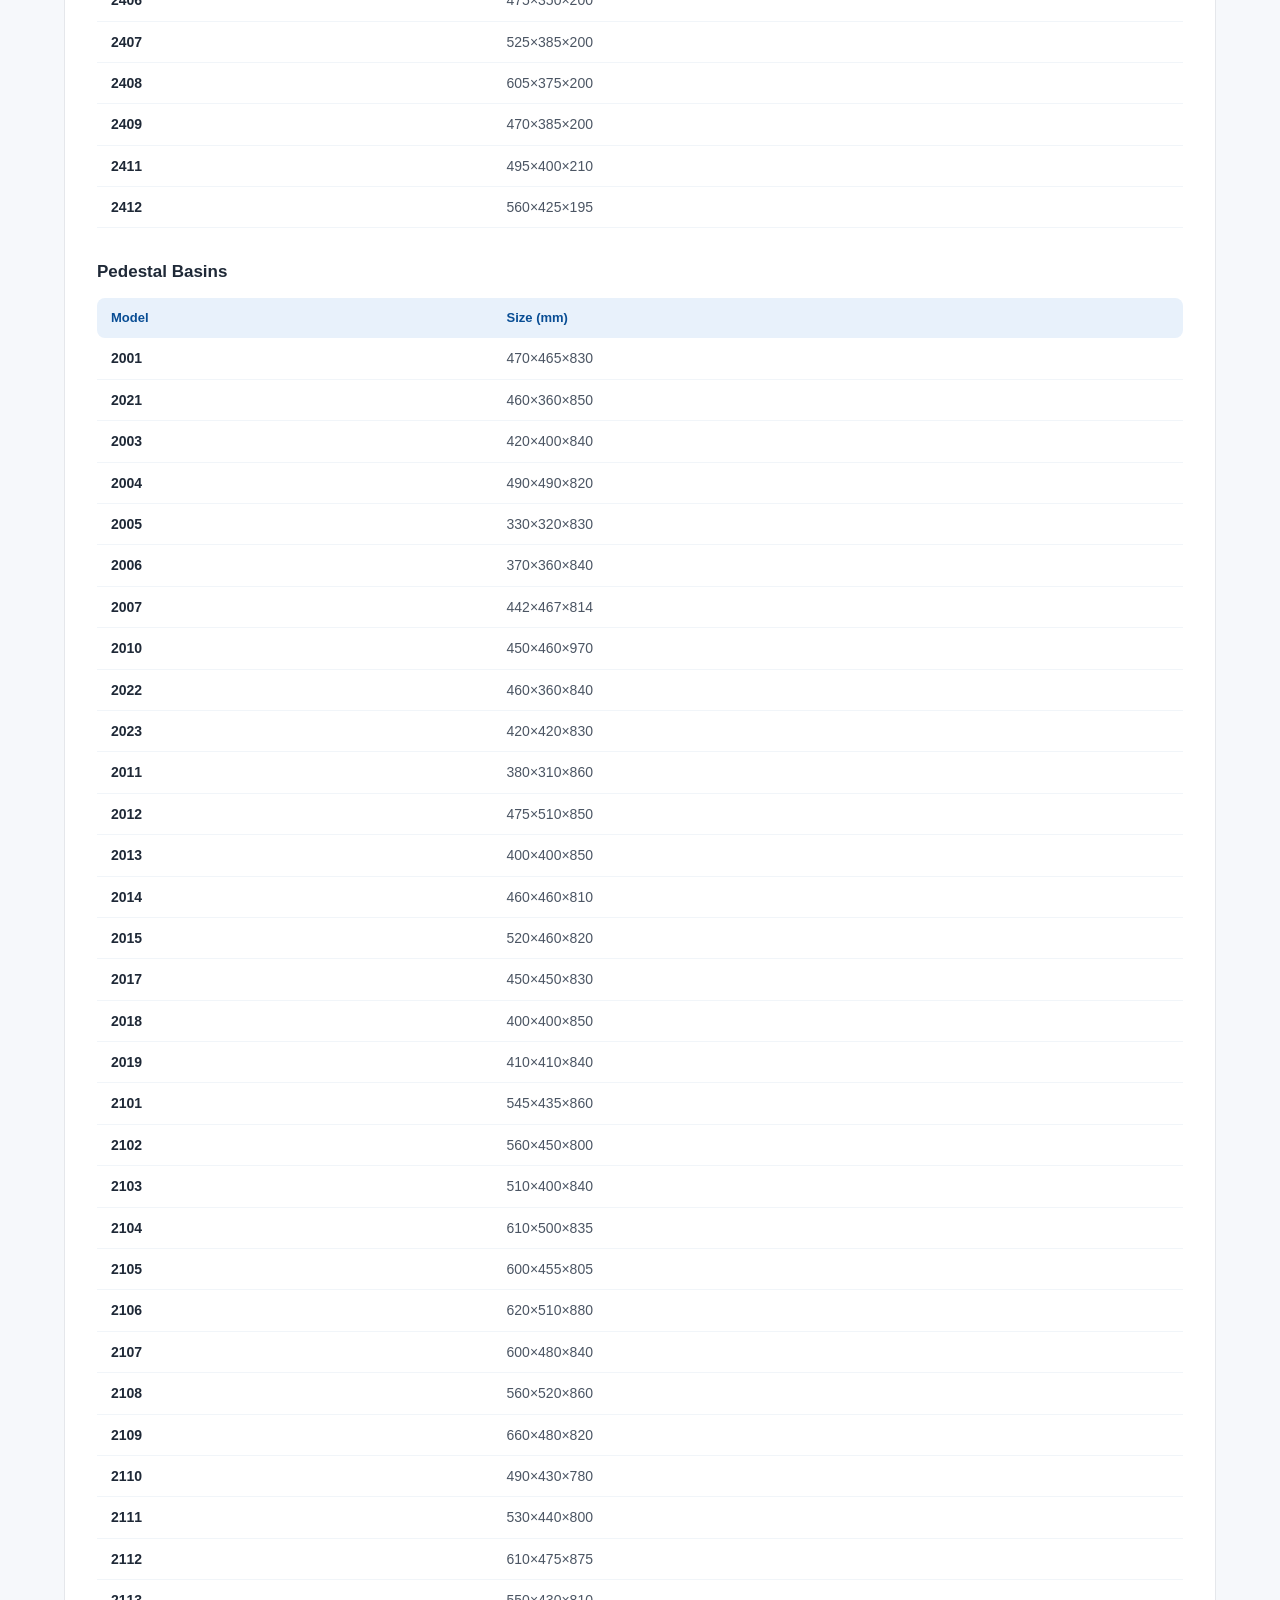
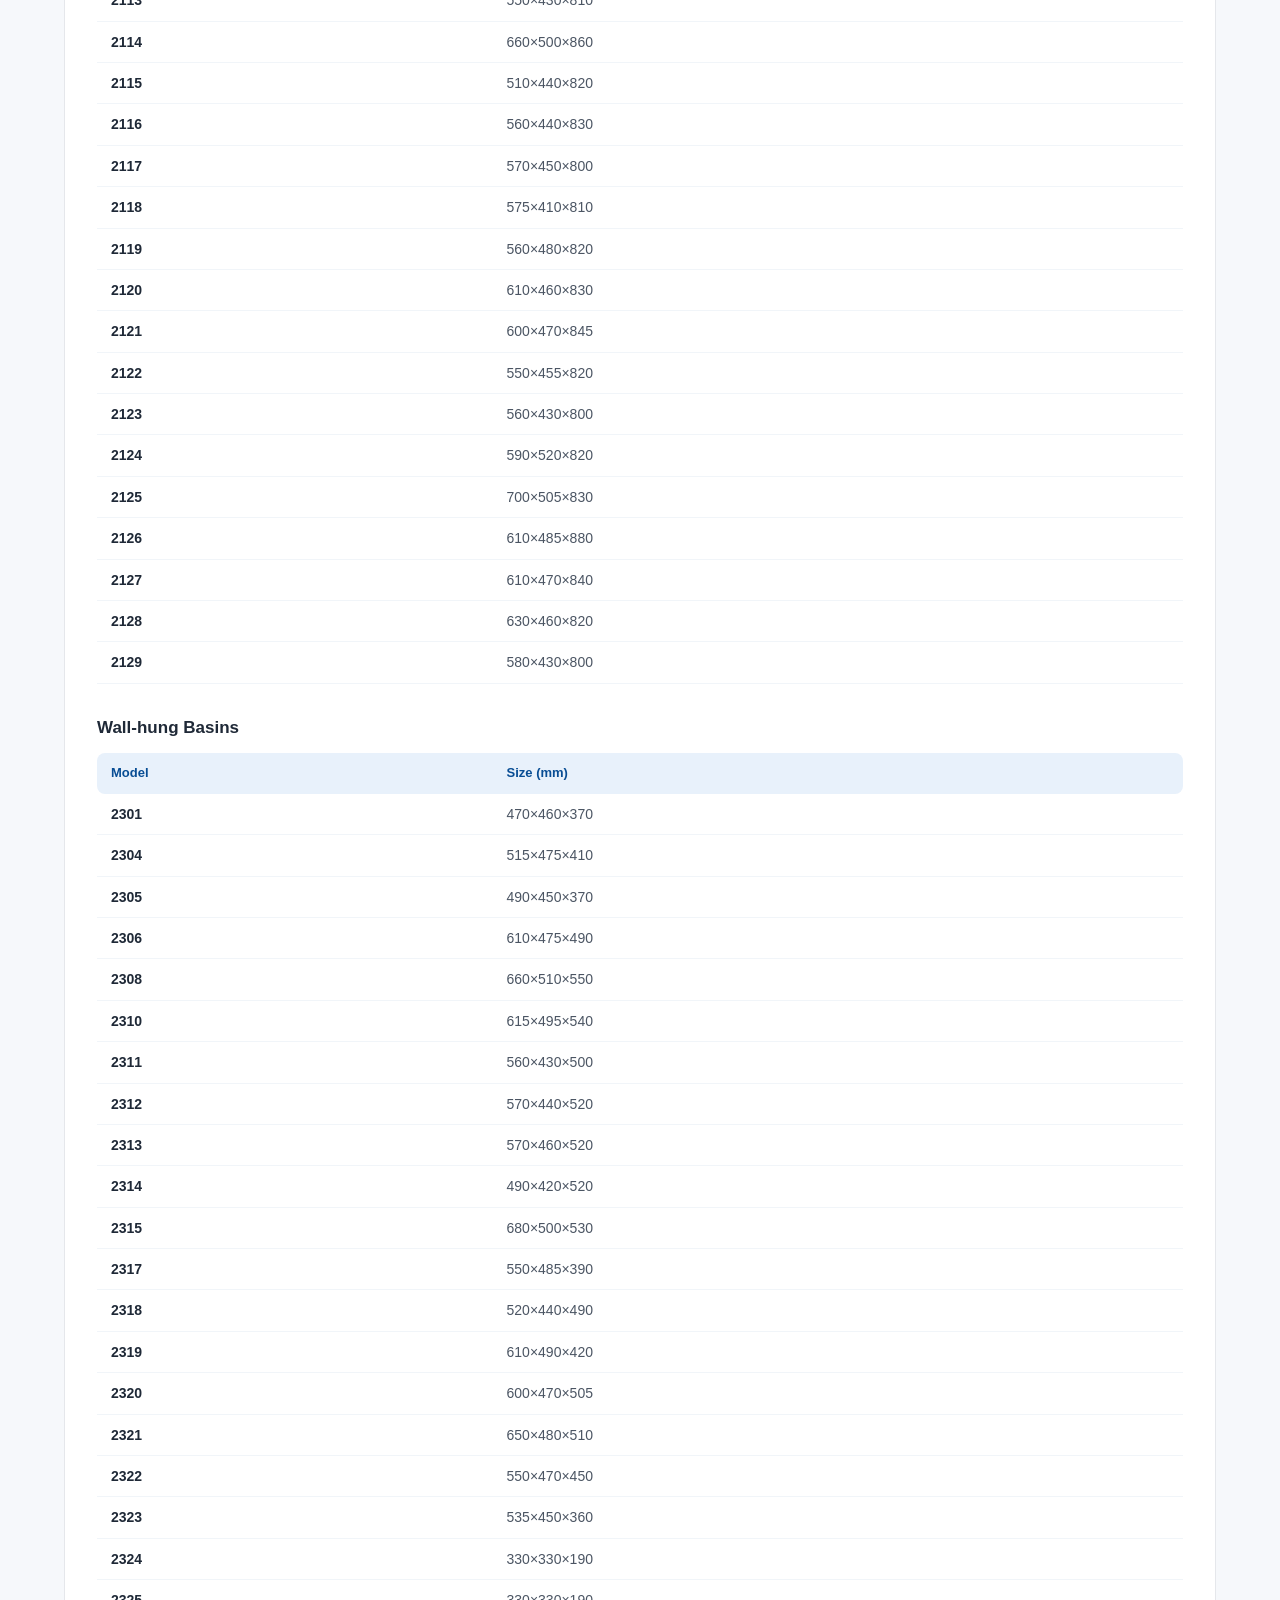
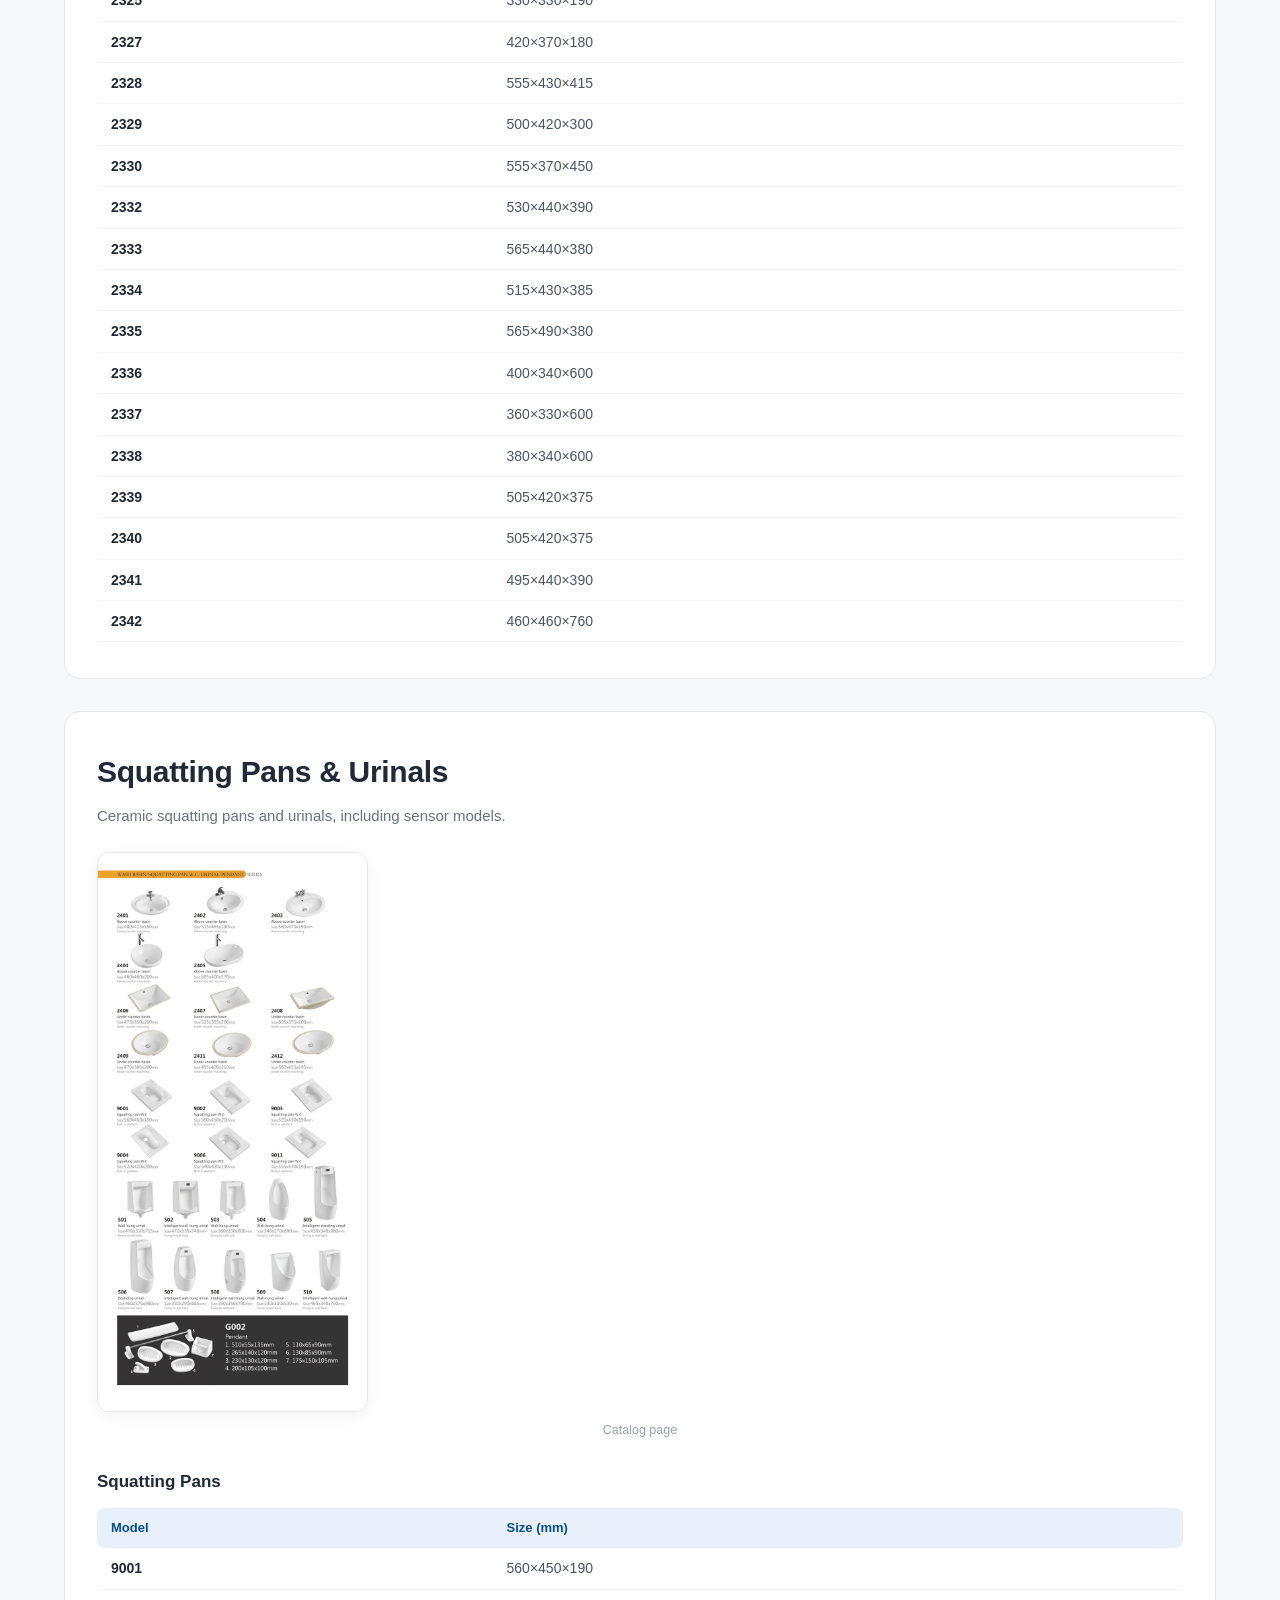
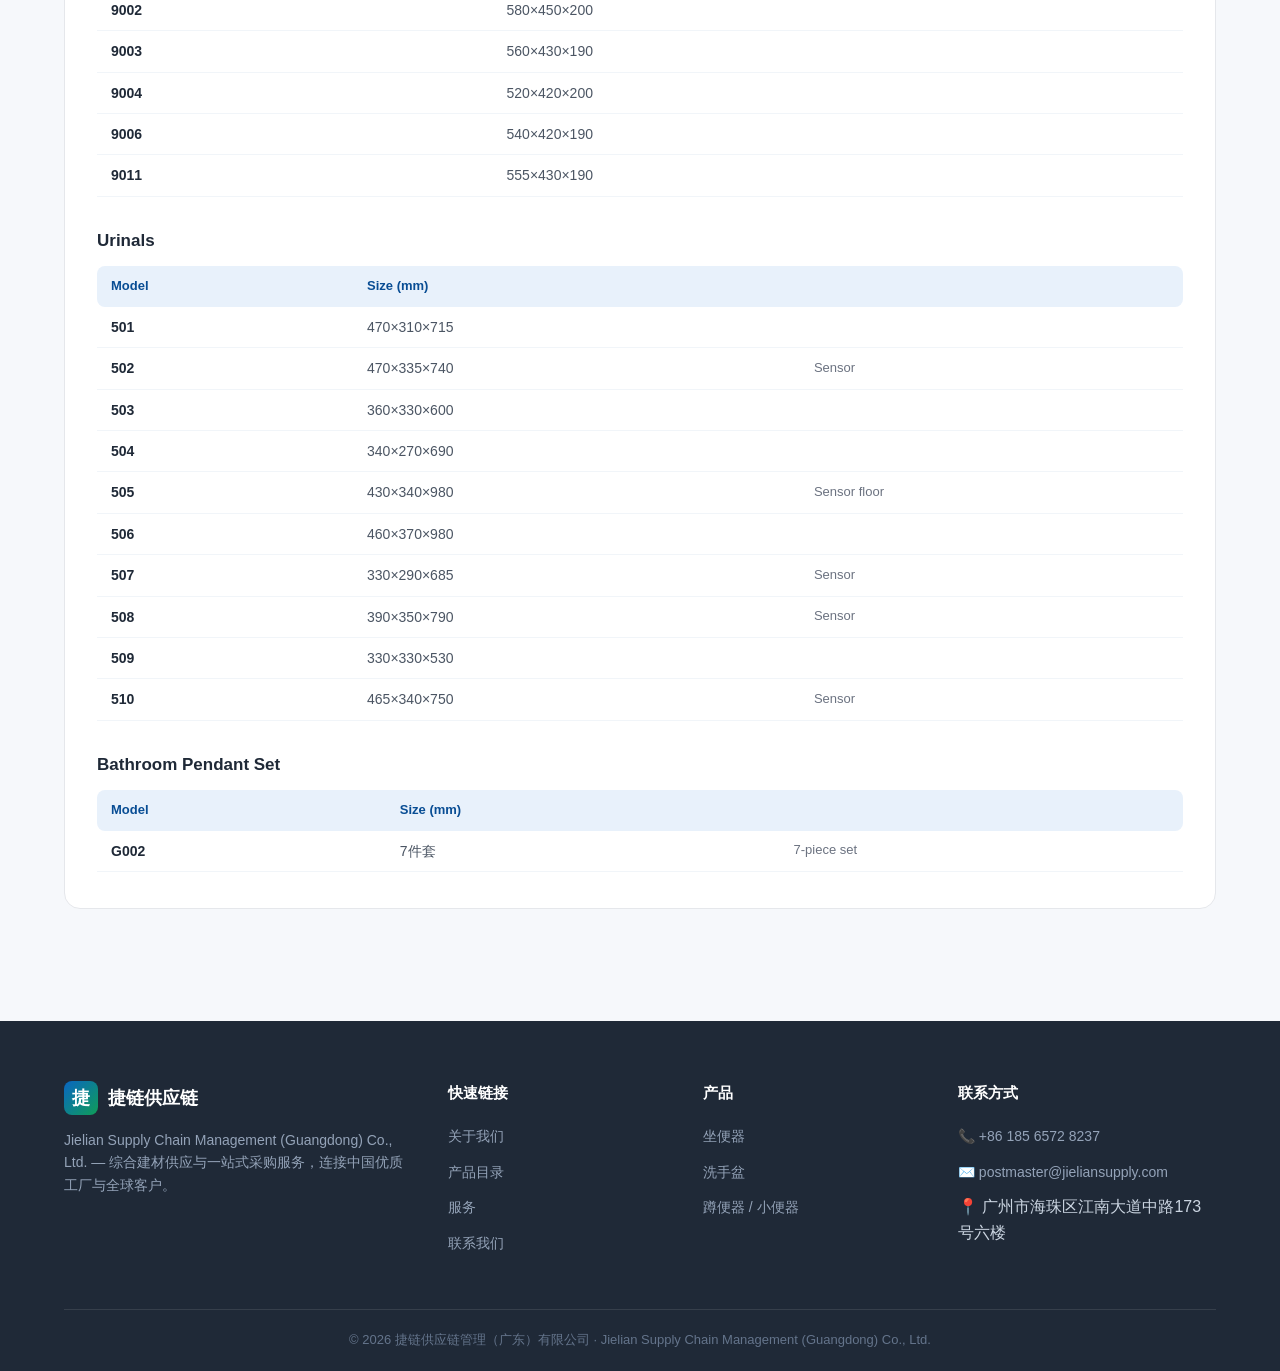
==== commit a881290d: "fix: 修复目录页邮箱死链接 + 全局浮动联系按钮（WhatsApp/邮箱/电话）" ====
--- a/catalog.html
+++ b/catalog.html
@@ -1,8 +1,9 @@
-<!DOCTYPE html>
+﻿<!DOCTYPE html>
 <html lang="zh-CN">
 <head>
   <meta charset="UTF-8">
-  <meta name="viewport" content="width=device-width, initial-scale=1.0">
+  <meta name="viewport" content="width=device-width, initial-scale=1.0, viewport-fit=cover">
+  <meta name="theme-color" content="#0a66c2">
   <title>产品目录 - 捷链卫浴 | 捷链供应链管理（广东）有限公司</title>
   <meta name="description" content="捷链卫浴产品目录：坐便器、洗手盆、蹲便器、小便器等全系列陶瓷卫浴洁具，含型号与规格尺寸，支持 OEM/ODM，连接中国优质工厂与全球客户。">
   <meta name="robots" content="index, follow">
@@ -18,7 +19,7 @@
       <div class="contact-group">
         <span class="tagline">综合建材供应 · 一站式采购服务</span>
         <a href="tel:+8618565728237">📞 +86 185 6572 8237</a>
-        <a data-mail="MzIyMTMzMTUzM0BxcS5jb20=">✉️</a>
+        <a data-mail="cG9zdG1hc3RlckBqaWVsaWFuc3VwcGx5LmNvbQ==">✉️</a>
       </div>
     </div>
   </div>
@@ -97,7 +98,7 @@
           <h4>联系方式</h4>
           <ul class="footer-links">
             <li><a href="tel:+8618565728237">📞 +86 185 6572 8237</a></li>
-            <li><a data-mail="MzIyMTMzMTUzM0BxcS5jb20=">✉️</a></li>
+            <li><a data-mail="cG9zdG1hc3RlckBqaWVsaWFuc3VwcGx5LmNvbQ==">✉️</a></li>
             <li>📍 广州市海珠区江南大道中路173号六楼</li>
           </ul>
         </div>
@@ -110,5 +111,6 @@
 
   <script src="js/catalog-data.js"></script>
   <script src="js/catalog.js"></script>
+  <script src="js/contact.js"></script>
 </body>
 </html>
--- a/css/styles.css
+++ b/css/styles.css
@@ -197,6 +197,126 @@
   text-shadow: 0 1px 12px rgba(0, 0, 0, 0.4);
 }
 .hero-actions { display: flex; gap: 14px; flex-wrap: wrap; }
+
+/* ==========================================================================
+   产品搜索框（Hero 区）
+   ========================================================================== */
+.product-search {
+  position: relative;
+  max-width: 560px;
+  margin: 0 0 24px;
+}
+.ps-input-wrap {
+  display: flex;
+  align-items: center;
+  gap: 10px;
+  background: #fff;
+  border-radius: 12px;
+  padding: 0 14px;
+  height: 54px;
+  box-shadow: 0 8px 30px rgba(0, 0, 0, 0.18);
+  border: 2px solid transparent;
+  transition: border-color 0.15s;
+}
+.ps-input-wrap:focus-within { border-color: var(--green); }
+.ps-icon { width: 20px; height: 20px; color: var(--ink-faint); flex-shrink: 0; }
+.ps-input {
+  flex: 1;
+  border: none;
+  outline: none;
+  font-size: 15px;
+  color: var(--ink);
+  background: transparent;
+  height: 100%;
+  font-family: var(--font);
+}
+.ps-input::placeholder { color: var(--ink-faint); }
+.ps-clear {
+  border: none;
+  background: var(--bg-soft);
+  color: var(--ink-faint);
+  width: 26px; height: 26px;
+  border-radius: 50%;
+  font-size: 18px;
+  line-height: 1;
+  cursor: pointer;
+  display: none;
+  align-items: center;
+  justify-content: center;
+  flex-shrink: 0;
+}
+.ps-clear.show { display: inline-flex; }
+.ps-clear:hover { background: #e5e7eb; color: var(--ink); }
+
+.ps-chips {
+  display: flex;
+  flex-wrap: wrap;
+  gap: 8px;
+  margin-top: 12px;
+}
+.ps-chip {
+  border: 1px solid rgba(255,255,255,0.35);
+  background: rgba(255,255,255,0.12);
+  color: #fff;
+  padding: 5px 13px;
+  border-radius: 999px;
+  font-size: 13px;
+  font-weight: 500;
+  cursor: pointer;
+  transition: background 0.15s, border-color 0.15s;
+  backdrop-filter: blur(4px);
+}
+.ps-chip:hover { background: rgba(255,255,255,0.24); }
+.ps-chip.active { background: #fff; color: var(--blue-dark); border-color: #fff; font-weight: 700; }
+
+.ps-results {
+  position: absolute;
+  top: 54px;
+  left: 0; right: 0;
+  z-index: 50;
+  margin-top: 6px;
+  background: #fff;
+  border-radius: 12px;
+  box-shadow: 0 16px 48px rgba(16, 24, 40, 0.22);
+  overflow: hidden;
+  max-height: 420px;
+  overflow-y: auto;
+}
+.ps-result {
+  display: flex;
+  align-items: center;
+  gap: 14px;
+  padding: 14px 16px;
+  cursor: pointer;
+  border-bottom: 1px solid var(--line);
+  transition: background 0.12s;
+  color: var(--ink);
+  text-align: left;
+}
+.ps-result:last-child { border-bottom: none; }
+.ps-result:hover { background: var(--bg-soft); }
+.ps-result .ic {
+  width: 42px; height: 42px;
+  border-radius: 10px;
+  background: var(--blue-light);
+  color: var(--blue);
+  display: flex; align-items: center; justify-content: center;
+  flex-shrink: 0;
+}
+.ps-result .ic svg { width: 22px; height: 22px; }
+.ps-result .t { flex: 1; min-width: 0; }
+.ps-result .t .n { font-weight: 700; font-size: 15px; }
+.ps-result .t .d {
+  font-size: 12.5px; color: var(--ink-soft);
+  white-space: nowrap; overflow: hidden; text-overflow: ellipsis;
+}
+.ps-result .go { color: var(--green); font-weight: 700; font-size: 13px; flex-shrink: 0; white-space: nowrap; }
+.ps-empty {
+  padding: 22px;
+  text-align: center;
+  color: var(--ink-faint);
+  font-size: 14px;
+}
 .btn {
   display: inline-flex;
   align-items: center;
@@ -216,6 +336,8 @@
 .btn-ghost:hover { background: rgba(255,255,255,0.1); }
 .btn-green { background: var(--green); color: #fff; }
 .btn-green:hover { background: #0c8549; }
+.btn-blue { background: var(--blue); color: #fff; }
+.btn-blue:hover { background: var(--blue-dark); }
 
 .hero-visual {
   position: relative;
@@ -532,6 +654,8 @@
 }
 .form-group textarea { resize: vertical; min-height: 110px; }
 .form-note { font-size: 12.5px; color: var(--ink-faint); margin-top: 10px; }
+.form-actions { display: flex; gap: 12px; flex-wrap: wrap; }
+.form-actions .btn { flex: 1; justify-content: center; min-width: 160px; }
 
 /* ==========================================================================
    页脚
@@ -631,9 +755,11 @@
     gap: 4px;
     display: none;
     box-shadow: var(--shadow-md);
+    max-height: calc(100vh - 70px);
+    overflow-y: auto;
   }
   .nav-links.open { display: flex; }
-  .nav-links a { width: 100%; }
+  .nav-links a { width: 100%; padding: 12px 14px; }
   .nav-toggle { display: flex; }
   .lang-switch { margin-left: auto; }
   .cat-grid { grid-template-columns: 1fr; }
@@ -642,4 +768,118 @@
   .hero-stats { grid-template-columns: 1fr 1fr; }
   .footer-grid { grid-template-columns: 1fr; }
   .topbar .tagline { display: none; }
-}
+  .topbar .contact-group { gap: 12px; font-size: 12.5px; }
+
+  /* Hero 移动端压缩，首屏信息更紧凑 */
+  .hero-inner { padding: 48px 20px 56px; gap: 28px; }
+  .hero h1 { font-size: clamp(26px, 8vw, 34px); }
+  .hero p.lead { font-size: 15.5px; line-height: 1.65; }
+  .hero-badge { font-size: 12.5px; }
+  .hero-visual { grid-template-columns: 1fr 1fr; gap: 10px; max-width: 100%; }
+  .hero-card { padding: 16px 12px; }
+  .hero-card .num { font-size: 22px; }
+  .hero-stat { padding: 16px 10px; }
+  .hero-stat .num { font-size: 20px; }
+  .hero-stat .lbl { font-size: 12px; }
+
+  .section { padding: 56px 0; }
+  .section-head { margin-bottom: 36px; }
+  .about-grid { gap: 28px; }
+  .contact-form { padding: 24px 18px; }
+  .ps-input-wrap { height: 50px; }
+}
+
+@media (max-width: 380px) {
+  .container { padding: 0 16px; }
+  .topbar-inner { gap: 10px; }
+  .topbar .contact-group { flex-wrap: nowrap; overflow-x: auto; }
+  .hero-inner { padding: 40px 16px 48px; }
+  .hero-actions { gap: 10px; }
+  .btn { padding: 12px 20px; font-size: 14px; }
+}
+
+/* ==========================================================================
+   移动端触控与可访问性优化
+   ========================================================================== */
+/* 输入框字号 ≥16px，避免 iOS Safari 聚焦时自动缩放页面 */
+@media (max-width: 680px) {
+  .form-group input,
+  .form-group textarea,
+  .form-group select,
+  .ps-input {
+    font-size: 16px;
+  }
+}
+
+/* 触控目标最小尺寸，提升点击体验 */
+@media (max-width: 680px) {
+  .nav-links a,
+  .cat-tabs a,
+  .footer-links a,
+  .btn {
+    min-height: 44px;
+  }
+}
+
+/* ==========================================================================
+   浮动联系按钮（全局，手机端 + 电脑端）
+   ========================================================================== */
+.contact-fab {
+  position: fixed;
+  right: 20px;
+  bottom: 24px;
+  z-index: 9999;
+  display: flex;
+  flex-direction: column;
+  gap: 10px;
+  align-items: flex-end;
+}
+.contact-fab .fab-btn {
+  display: flex;
+  align-items: center;
+  gap: 10px;
+  text-decoration: none;
+  color: #fff;
+  border-radius: 50px;
+  padding: 12px;
+  box-shadow: 0 6px 20px rgba(16, 24, 40, 0.22);
+  transition: transform 0.15s ease, box-shadow 0.15s ease;
+  font-weight: 600;
+  font-size: 14px;
+  line-height: 1;
+}
+.contact-fab .fab-btn:hover {
+  transform: translateY(-2px);
+  box-shadow: 0 10px 28px rgba(16, 24, 40, 0.30);
+}
+.contact-fab .fab-label {
+  max-width: 0;
+  overflow: hidden;
+  white-space: nowrap;
+  transition: max-width 0.25s ease, opacity 0.25s ease;
+  opacity: 0;
+}
+.contact-fab .fab-btn:hover .fab-label,
+.contact-fab .fab-btn:focus-visible .fab-label {
+  max-width: 260px;
+  opacity: 1;
+  margin-right: 4px;
+}
+.contact-fab .fab-wa { background: #25d366; }
+.contact-fab .fab-wa:hover { background: #1eb959; }
+.contact-fab .fab-mail { background: #0a66c2; }
+.contact-fab .fab-mail:hover { background: #084d94; }
+.contact-fab .fab-tel { background: #1f2937; }
+.contact-fab .fab-tel:hover { background: #111827; }
+
+/* 手机端：并排一行，紧凑显示 */
+@media (max-width: 680px) {
+  .contact-fab {
+    right: 14px;
+    bottom: 16px;
+    flex-direction: row;
+    gap: 8px;
+  }
+  .contact-fab .fab-btn { padding: 12px; }
+  .contact-fab .fab-label { display: none; }
+}
--- a/css/catalog.css
+++ b/css/catalog.css
@@ -156,8 +156,33 @@
 
 /* 响应式 */
 @media (max-width: 680px) {
-  .cat-section { padding: 24px 16px; }
+  .catalog-hero { padding: 36px 0 40px; }
+  .catalog-hero h1 { font-size: 26px; }
+  .catalog-hero p { font-size: 14.5px; }
+  .catalog-main { padding: 24px 0 56px; }
+  .cat-section { padding: 22px 14px; border-radius: 14px; }
   .cat-table thead th, .cat-table tbody td { padding: 8px 10px; }
   .cat-figure img { max-height: 360px; }
-  .cat-tabs { top: 70px; }
+  /* 分类 tab：横向滑动 */
+  .cat-tabs {
+    top: 70px;
+    flex-wrap: nowrap;
+    overflow-x: auto;
+    -webkit-overflow-scrolling: touch;
+    scrollbar-width: none;
+    gap: 8px;
+    margin: 0 -16px 24px;
+    padding: 10px 16px;
+    scroll-padding-left: 16px;
+  }
+  .cat-tabs::-webkit-scrollbar { display: none; }
+  .cat-tabs a {
+    flex-shrink: 0;
+    white-space: nowrap;
+    padding: 9px 16px;
+    font-size: 13.5px;
+  }
+  /* 型号表格：横向滚动（避免手机溢出） */
+  .cat-section:has(.cat-table) { overflow-x: auto; -webkit-overflow-scrolling: touch; }
+  .cat-table { min-width: 560px; }
 }
